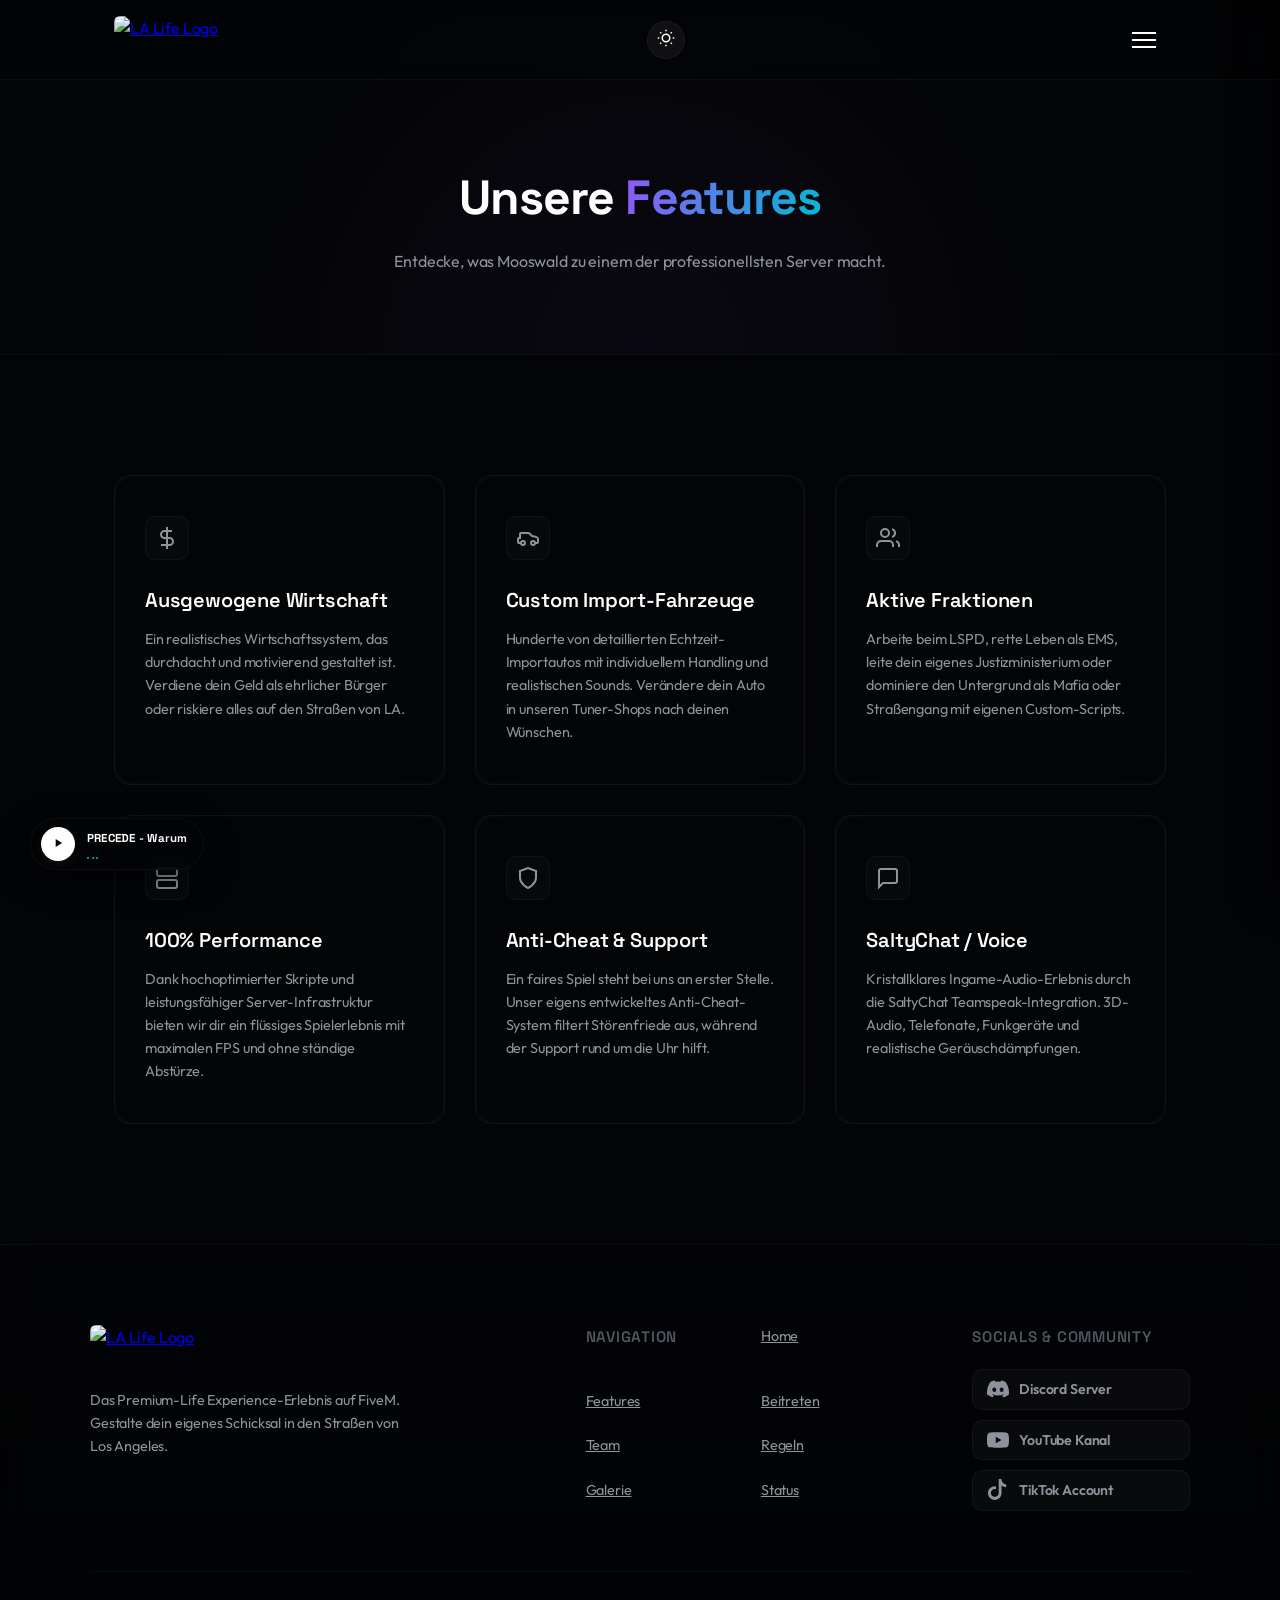
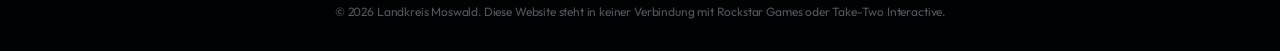
==== features.html @ 06365cd5 "intener upload" ====
<!DOCTYPE html>
<html lang="de">
<head>
    <meta charset="UTF-8">
    <meta name="viewport" content="width=device-width, initial-scale=1.0">
    <title>Features | Mooswald</title>
    <meta name="description" content="Entdecke die einzigartigen Features von Mooswald. Realistische Wirtschaft, Custom Fahrzeuge, aktive Fraktionen und lagfreies Gameplay.">
    <link rel="preconnect" href="https://fonts.googleapis.com">
    <link rel="preconnect" href="https://fonts.gstatic.com" crossorigin>
    <link href="https://fonts.googleapis.com/css2?family=Outfit:wght@300;400;500;600;700;800&family=Space+Grotesk:wght@400;500;600;700&display=swap" rel="stylesheet">
    <link rel="stylesheet" href="style.css?v=36">
</head>
<body>
    <!-- Global Animated Mesh Glow Background -->
    <div class="global-bg-glow">
        <div class="glow-orb-1"></div>
        <div class="glow-orb-2"></div>
    </div>

    
    </div>


    <!-- Header Navigation -->
    <header class="navbar" id="main-nav">
        <div class="nav-container">
            <a href="index.html" class="logo-area">
                <img src="assets/logo.jpg?v=36" alt="LA Life Logo" class="nav-logo-full">
            </a>
            <nav class="nav-menu" id="nav-menu">
                <div class="nav-menu-glow-orb"></div>
                <div class="nav-menu-header">
                    <button class="nav-close-btn" id="nav-menu-close-btn" onclick="toggleNavMenu(event)">&times;</button>
                    <img src="assets/gallery_tuner.jpg" alt="GTA V Los Angeles" class="nav-menu-img">
                    <div class="nav-menu-img-overlay"></div>
                </div>
                <div class="nav-menu-links">
                    <a href="index.html" class="nav-link">Home</a>
                    <a href="features.html" class="nav-link active">Features</a>
                    <a href="join.html" class="nav-link">Beitreten</a>
                    <a href="team.html" class="nav-link">Team</a>
                    <a href="rules.html" class="nav-link">Regeln</a>
                    <a href="gallery.html" class="nav-link">Galerie</a>
                    <a href="status.html" class="nav-link">Status</a>
                </div>
                <div class="nav-menu-footer">
                    <a href="https://discord.com/invite/los-angeles-rp-v3" target="_blank" class="nav-btn-discord-blue">
                        <svg width="20" height="20" viewBox="0 0 24 24" fill="currentColor">
                            <path d="M20.317 4.37a19.791 19.791 0 0 0-4.885-1.515.074.074 0 0 0-.079.037c-.21.375-.444.864-.608 1.25a18.27 18.27 0 0 0-5.487 0 12.64 12.64 0 0 0-.617-1.25.077.077 0 0 0-.079-.037A19.736 19.736 0 0 0 3.677 4.37a.07.07 0 0 0-.032.027C.533 9.046-.32 13.58.099 18.057a.082.082 0 0 0 .031.057 19.9 19.9 0 0 0 5.993 3.03.078.078 0 0 0 .084-.028c.462-.63.874-1.295 1.226-1.994.021-.041.001-.09-.041-.106a13.094 13.094 0 0 1-1.873-.894.077.077 0 0 1-.008-.128c.126-.093.252-.19.372-.287a.075.075 0 0 1 .077-.011c3.92 1.793 8.18 1.793 12.061 0a.073.073 0 0 1 .078.009c.12.099.246.195.373.289a.077.077 0 0 1-.006.127 12.299 12.299 0 0 1-1.873.894.077.077 0 0 0-.041.107c.36.698.772 1.362 1.225 1.993a.076.076 0 0 0 .084.028 19.839 19.839 0 0 0 6.002-3.03.077.077 0 0 0 .032-.054c.5-5.177-.838-9.674-3.549-13.66a.061.061 0 0 0-.031-.03zM8.02 15.33c-1.183 0-2.157-1.085-2.157-2.419 0-1.333.956-2.419 2.156-2.419 1.21 0 2.176 1.096 2.157 2.42 0 1.333-.956 2.418-2.156 2.418zm7.975 0c-1.183 0-2.157-1.085-2.157-2.419 0-1.333.955-2.419 2.156-2.419 1.21 0 2.176 1.096 2.157 2.42 0 1.333-.946 2.418-2.156 2.418z"/>
                        </svg>
                        <span>Discord Server</span>
                    </a>
                </div>
            </nav>
            
            <button id="theme-toggle-btn" class="theme-toggle-btn" aria-label="Design-Modus wechseln" title="Hell/Dunkel Modus">
                <span class="theme-icon-sun">
                    <svg width="18" height="18" viewBox="0 0 24 24" fill="none" stroke="currentColor" stroke-width="2">
                        <circle cx="12" cy="12" r="5"></circle>
                        <line x1="12" y1="1" x2="12" y2="3"></line>
                        <line x1="12" y1="21" x2="12" y2="23"></line>
                        <line x1="4.22" y1="4.22" x2="5.64" y2="5.64"></line>
                        <line x1="18.36" y1="18.36" x2="19.78" y2="19.78"></line>
                        <line x1="1" y1="12" x2="3" y2="12"></line>
                        <line x1="21" y1="12" x2="23" y2="12"></line>
                        <line x1="4.22" y1="19.78" x2="5.64" y2="18.36"></line>
                        <line x1="18.36" y1="5.64" x2="19.78" y2="4.22"></line>
                    </svg>
                </span>
                <span class="theme-icon-moon" style="display: none;">
                    <svg width="18" height="18" viewBox="0 0 24 24" fill="none" stroke="currentColor" stroke-width="2">
                        <path d="M21 12.79A9 9 0 1 1 11.21 3 7 7 0 0 0 21 12.79z"></path>
                    </svg>
                </span>
            </button>

            <div class="nav-toggle" id="nav-toggle" onclick="toggleNavMenu(event)">
                <div class="bar"></div>
                <div class="bar"></div>
                <div class="bar"></div>
            </div>
        </div>
    </header>

    <!-- Subpage Hero -->
    <section class="subpage-hero">
        <h1 class="subpage-title reveal-item">Unsere <span class="gradient-text">Features</span></h1>
        <p class="subpage-subtitle reveal-item">Entdecke, was Mooswald zu einem der professionellsten Server macht.</p>
    </section>

    <!-- Features Section Grid -->
    <section class="features-section">
        <div class="section-container">
            <div class="features-grid">
                <!-- Feature 1 -->
                <div class="feature-card reveal-item">
                    <div class="feature-card-inner"></div>
                    <div class="feature-icon">
                        <svg width="24" height="24" viewBox="0 0 24 24" fill="none" stroke="currentColor" stroke-width="2">
                            <line x1="12" y1="1" x2="12" y2="23"></line>
                            <path d="M17 5H9.5a3.5 3.5 0 0 0 0 7h5a3.5 3.5 0 0 1 0 7H6"></path>
                        </svg>
                    </div>
                    <h3>Ausgewogene Wirtschaft</h3>
                    <p>Ein realistisches Wirtschaftssystem, das durchdacht und motivierend gestaltet ist. Verdiene dein Geld als ehrlicher Bürger oder riskiere alles auf den Straßen von LA.</p>
                </div>

                <!-- Feature 2 -->
                <div class="feature-card reveal-item">
                    <div class="feature-card-inner"></div>
                    <div class="feature-icon">
                        <svg width="24" height="24" viewBox="0 0 24 24" fill="none" stroke="currentColor" stroke-width="2">
                            <path d="M19 17h2c.6 0 1-.4 1-1v-3c0-.9-.7-1.7-1.5-1.9C18.7 10.6 16 10 16 10s-1.3-1.4-2.2-2.3c-.5-.4-1.1-.7-1.8-.7H5c-.6 0-1 .4-1 1v4H3c-.6 0-1 .4-1 1v3c0 .6.4 1 1 1h2"></path>
                            <circle cx="7" cy="17" r="2"></circle>
                            <circle cx="17" cy="17" r="2"></circle>
                        </svg>
                    </div>
                    <h3>Custom Import-Fahrzeuge</h3>
                    <p>Hunderte von detaillierten Echtzeit-Importautos mit individuellem Handling und realistischen Sounds. Verändere dein Auto in unseren Tuner-Shops nach deinen Wünschen.</p>
                </div>

                <!-- Feature 3 -->
                <div class="feature-card reveal-item">
                    <div class="feature-card-inner"></div>
                    <div class="feature-icon">
                        <svg width="24" height="24" viewBox="0 0 24 24" fill="none" stroke="currentColor" stroke-width="2">
                            <path d="M17 21v-2a4 4 0 0 0-4-4H5a4 4 0 0 0-4 4v2"></path>
                            <circle cx="9" cy="7" r="4"></circle>
                            <path d="M23 21v-2a4 4 0 0 0-3-3.87"></path>
                            <path d="M16 3.13a4 4 0 0 1 0 7.75"></path>
                        </svg>
                    </div>
                    <h3>Aktive Fraktionen</h3>
                    <p>Arbeite beim LSPD, rette Leben als EMS, leite dein eigenes Justizministerium oder dominiere den Untergrund als Mafia oder Straßengang mit eigenen Custom-Scripts.</p>
                </div>

                <!-- Feature 4 -->
                <div class="feature-card reveal-item">
                    <div class="feature-card-inner"></div>
                    <div class="feature-icon">
                        <svg width="24" height="24" viewBox="0 0 24 24" fill="none" stroke="currentColor" stroke-width="2">
                            <rect x="2" y="2" width="20" height="8" rx="2" ry="2"></rect>
                            <rect x="2" y="14" width="20" height="8" rx="2" ry="2"></rect>
                            <line x1="6" y1="6" x2="6.01" y2="6"></line>
                            <line x1="6" y1="18" x2="6.01" y2="18"></line>
                        </svg>
                    </div>
                    <h3>100% Performance</h3>
                    <p>Dank hochoptimierter Skripte und leistungsfähiger Server-Infrastruktur bieten wir dir ein flüssiges Spielerlebnis mit maximalen FPS und ohne ständige Abstürze.</p>
                </div>

                <!-- Feature 5 -->
                <div class="feature-card reveal-item">
                    <div class="feature-card-inner"></div>
                    <div class="feature-icon">
                        <svg width="24" height="24" viewBox="0 0 24 24" fill="none" stroke="currentColor" stroke-width="2">
                            <path d="M12 22s8-4 8-10V5l-8-3-8 3v7c0 6 8 10 8 10z"></path>
                        </svg>
                    </div>
                    <h3>Anti-Cheat & Support</h3>
                    <p>Ein faires Spiel steht bei uns an erster Stelle. Unser eigens entwickeltes Anti-Cheat-System filtert Störenfriede aus, während der Support rund um die Uhr hilft.</p>
                </div>

                <!-- Feature 6 -->
                <div class="feature-card reveal-item">
                    <div class="feature-card-inner"></div>
                    <div class="feature-icon">
                        <svg width="24" height="24" viewBox="0 0 24 24" fill="none" stroke="currentColor" stroke-width="2">
                            <path d="M21 15a2 2 0 0 1-2 2H7l-4 4V5a2 2 0 0 1 2-2h14a2 2 0 0 1 2 2z"></path>
                        </svg>
                    </div>
                    <h3>SaltyChat / Voice</h3>
                    <p>Kristallklares Ingame-Audio-Erlebnis durch die SaltyChat Teamspeak-Integration. 3D-Audio, Telefonate, Funkgeräte und realistische Geräuschdämpfungen.</p>
                </div>
            </div>
        </div>
    </section>

    <!-- Footer -->
    <footer class="footer">
        <div class="footer-container">
            <div class="footer-brand">
                <a href="index.html" class="logo-area">
                    <img src="assets/logo.jpg?v=36" alt="LA Life Logo" class="nav-logo-full">
                </a>
                <p>Das Premium-Life Experience-Erlebnis auf FiveM. Gestalte dein eigenes Schicksal in den Straßen von Los Angeles.</p>
            </div>
            
            <div class="footer-links">
                <h4>Navigation</h4>
                <a href="index.html">Home</a>
                <a href="features.html">Features</a>
                <a href="join.html">Beitreten</a>
                <a href="team.html">Team</a>
                <a href="rules.html">Regeln</a>
                <a href="gallery.html">Galerie</a>
                <a href="status.html">Status</a>
            </div>

            <div class="footer-socials">
                <h4>Socials & Community</h4>
                <div class="footer-channel-list">
                    <a href="https://discord.com/invite/los-angeles-rp-v3" target="_blank" class="footer-channel-link channel-discord">
                        <svg width="22" height="22" viewBox="0 0 24 24" fill="currentColor"><path d="M20.317 4.37a19.791 19.791 0 0 0-4.885-1.515.074.074 0 0 0-.079.037c-.21.375-.444.864-.608 1.25a18.27 18.27 0 0 0-5.487 0 12.64 12.64 0 0 0-.617-1.25.077.077 0 0 0-.079-.037A19.736 19.736 0 0 0 3.677 4.37a.07.07 0 0 0-.032.027C.533 9.046-.32 13.58.099 18.057a.082.082 0 0 0 .031.057 19.9 19.9 0 0 0 5.993 3.03.078.078 0 0 0 .084-.028c.462-.63.874-1.295 1.226-1.994.021-.041.001-.09-.041-.106a13.094 13.094 0 0 1-1.873-.894.077.077 0 0 1-.008-.128c.126-.093.252-.19.372-.287a.075.075 0 0 1 .077-.011c3.92 1.793 8.18 1.793 12.061 0a.073.073 0 0 1 .078.009c.12.099.246.195.373.289a.077.077 0 0 1-.006.127 12.299 12.299 0 0 1-1.873.894.077.077 0 0 0-.041.107c.36.698.772 1.362 1.225 1.993a.076.076 0 0 0 .084.028 19.839 19.839 0 0 0 6.002-3.03.077.077 0 0 0 .032-.054c.5-5.177-.838-9.674-3.549-13.66a.061.061 0 0 0-.031-.03zM8.02 15.33c-1.183 0-2.157-1.085-2.157-2.419 0-1.333.956-2.419 2.156-2.419 1.21 0 2.176 1.096 2.157 2.42 0 1.333-.956 2.418-2.156 2.418zm7.975 0c-1.183 0-2.157-1.085-2.157-2.419 0-1.333.955-2.419 2.156-2.419 1.21 0 2.176 1.096 2.157 2.42 0 1.333-.946 2.418-2.156 2.418z"/></svg>
                        <span>Discord Server</span>
                    </a>
                    <a href="https://www.youtube.com/@losangeles-rp-v3" target="_blank" class="footer-channel-link channel-youtube">
                        <svg width="22" height="22" viewBox="0 0 24 24" fill="currentColor"><path d="M23.498 6.186a3.016 3.016 0 0 0-2.122-2.136C19.505 3.545 12 3.545 12 3.545s-7.505 0-9.377.505A3.017 3.017 0 0 0 .502 6.186C0 8.07 0 12 0 12s0 3.93.502 5.814a3.016 3.016 0 0 0 2.122 2.136c1.871.505 9.376.505 9.376.505s7.505 0 9.377-.505a3.015 3.015 0 0 0 2.122-2.136C24 15.93 24 12 24 12s0-3.93-.502-5.814zM9.545 15.568V8.432L15.818 12l-6.273 3.568z"/></svg>
                        <span>YouTube Kanal</span>
                    </a>
                    <a href="https://www.tiktok.com/@losangeles-rp-v3" target="_blank" class="footer-channel-link channel-tiktok">
                        <svg width="22" height="22" viewBox="0 0 24 24" fill="currentColor"><path d="M12.525 0h3.08c.12 1.38.64 2.68 1.5 3.73.96 1.18 2.34 1.95 3.895 2.14V8.98c-1.89-.04-3.64-.67-5.08-1.77v8.08c0 4.14-3.36 7.5-7.5 7.5S1 19.43 1 15.29c0-4.14 3.36-7.5 7.5-7.5.47 0 .93.04 1.38.13v3.25c-.44-.13-.91-.2-1.38-.2-2.35 0-4.25 1.9-4.25 4.25s1.9 4.25 4.25 4.25 4.25-1.9 4.25-4.25V0z"/></svg>
                        <span>TikTok Account</span>
                    </a>
                </div>
            </div>
        </div>
        <div class="footer-bottom">
            <p>&copy; 2026 Landkreis Moswald. Diese Website steht in keiner Verbindung mit Rockstar Games oder Take-Two Interactive.</p>
        </div>
    </footer>

    <script src="app.js?v=36"></script>

    <!-- Floating Background Music Player -->
    <div id="audio-player" class="audio-player">
        <audio id="bg-music" preload="none" src="https://p.scdn.co/mp3-preview/101125a3f0f2dec1f437a8e92b95a515b85a3f8d" loop></audio>
        <button id="music-toggle-btn" class="music-btn" aria-label="Musik abspielen">
            <span class="music-icon-play">
                <svg width="14" height="14" viewBox="0 0 24 24" fill="currentColor">
                    <path d="M8 5v14l11-7z"/>
                </svg>
            </span>
            <span class="music-icon-pause" style="display: none;">
                <svg width="14" height="14" viewBox="0 0 24 24" fill="currentColor">
                    <path d="M6 19h4V5H6v14zm8-14v14h4V5h-4z"/>
                </svg>
            </span>
        </button>
        <div class="music-info">
            <span class="music-title">PRECEDE - Warum</span>
            <div class="music-equalizer">
                <span class="bar"></span>
                <span class="bar"></span>
                <span class="bar"></span>
            </div>
        </div>
    </div>

</body>
</html>
---- style.css ----
/* ==========================================================================
   DESIGN SYSTEM (ULTRA-MINIMAL & CLEAN)
   ========================================================================== */
:root {
    --bg-color: #030406;
    --bg-card: rgba(255, 255, 255, 0.02);
    --bg-card-hover: rgba(255, 255, 255, 0.04);
    --border-color: rgba(255, 255, 255, 0.04);
    --border-hover: rgba(255, 255, 255, 0.12);
    
    --text-primary: #ffffff;
    --text-secondary: #8e929b;
    --text-muted: #525660;
    
    --accent-purple: #8b5cf6;
    --accent-cyan: #06b6d4;
    --accent-gradient: linear-gradient(135deg, #8b5cf6 0%, #06b6d4 100%);
    --accent-glow: radial-gradient(circle, rgba(139, 92, 246, 0.15) 0%, rgba(6, 182, 212, 0) 70%);
    
    --font-heading: 'Space Grotesk', sans-serif;
    --font-body: 'Outfit', sans-serif;
    
    --transition: 0.3s cubic-bezier(0.25, 0.8, 0.25, 1);
    --max-width: 1100px;
}

/* ==========================================================================
   BASE RESET
   ========================================================================== */
* {
    margin: 0;
    padding: 0;
    box-sizing: border-box;
}

html {
    scroll-behavior: smooth;
    background-color: var(--bg-color);
    color: var(--text-primary);
    overflow-x: hidden;
}

body {
    font-family: var(--font-body);
    line-height: 1.6;
    letter-spacing: -0.01em;
    -webkit-font-smoothing: antialiased;
}

/* Scrollbar */
::-webkit-scrollbar {
    width: 6px;
}
::-webkit-scrollbar-track {
    background: var(--bg-color);
}
::-webkit-scrollbar-thumb {
    background: rgba(255, 255, 255, 0.05);
    border-radius: 10px;
}
::-webkit-scrollbar-thumb:hover {
    background: var(--accent-cyan);
}

/* ==========================================================================
   UTILITY CLASSES & GRID
   ========================================================================== */
.section-container {
    max-width: var(--max-width);
    margin: 0 auto;
    padding: 120px 24px;
    position: relative;
}

.section-header {
    text-align: center;
    margin-bottom: 70px;
}

.sub-title {
    font-family: var(--font-heading);
    font-size: 0.8rem;
    font-weight: 600;
    letter-spacing: 0.2em;
    text-transform: uppercase;
    color: var(--text-muted);
    display: block;
    margin-bottom: 12px;
}

.section-title {
    font-family: var(--font-heading);
    font-size: 2.25rem;
    font-weight: 700;
    letter-spacing: -0.02em;
}

.title-line {
    width: 40px;
    height: 2px;
    background: var(--accent-gradient);
    margin: 20px auto 0;
    border-radius: 1px;
}

.gradient-text {
    background: linear-gradient(90deg, #8b5cf6 0%, #06b6d4 50%, #8b5cf6 100%);
    background-size: 200% auto;
    -webkit-background-clip: text;
    -webkit-text-fill-color: transparent;
    display: inline-block;
    animation: textGradient 6s linear infinite;
}

@keyframes textGradient {
    0% { background-position: 0% 50%; }
    50% { background-position: 100% 50%; }
    100% { background-position: 0% 50%; }
}

.accent-color {
    color: var(--accent-purple);
}

/* Buttons */
.btn {
    display: inline-flex;
    align-items: center;
    justify-content: center;
    gap: 8px;
    padding: 12px 28px;
    border-radius: 30px; /* Modern Pill Shape */
    font-size: 0.95rem;
    font-weight: 600;
    cursor: pointer;
    transition: var(--transition);
    border: none;
    outline: none;
}

.btn-primary {
    background: var(--text-primary);
    color: var(--bg-color);
    box-shadow: 0 4px 20px rgba(255, 255, 255, 0.08);
}

.btn-primary:hover {
    transform: translateY(-2px);
    box-shadow: 0 8px 25px rgba(255, 255, 255, 0.15);
}

.btn-secondary {
    background: transparent;
    color: var(--text-primary);
    border: 1px solid var(--border-color);
}

.btn-secondary:hover {
    background: rgba(255, 255, 255, 0.03);
    border-color: var(--border-hover);
    transform: translateY(-2px);
}

.btn-sm {
    padding: 8px 18px;
    font-size: 0.85rem;
}

/* ==========================================================================
   NAVBAR (HEADER)
   ========================================================================== */
.navbar {
    position: fixed;
    top: 0;
    left: 0;
    width: 100%;
    height: 80px;
    background: rgba(3, 4, 6, 0.3);
    backdrop-filter: blur(12px);
    -webkit-backdrop-filter: blur(12px);
    border-bottom: 1px solid var(--border-color);
    z-index: 1000;
    transition: var(--transition);
}

.navbar.scrolled {
    height: 65px;
    background: rgba(3, 4, 6, 0.8);
    border-bottom-color: rgba(255, 255, 255, 0.06);
}

.nav-container {
    max-width: var(--max-width);
    height: 100%;
    margin: 0 auto;
    padding: 0 24px;
    display: flex;
    align-items: center;
    justify-content: space-between;
}

.logo-area {
    display: flex;
    align-items: center;
    gap: 10px;
}

.nav-logo {
    width: 32px;
    height: 32px;
    border-radius: 50%;
    object-fit: cover;
    border: 1.5px solid var(--border-color);
}

.logo-text {
    font-family: var(--font-heading);
    font-size: 1.15rem;
    font-weight: 700;
    letter-spacing: -0.01em;
}

/* Navigation Drawer (PC & Mobile Hamburger Menu) */
.nav-menu {
    position: fixed;
    top: 0;
    right: -400px;
    width: 400px;
    height: 100vh;
    background: rgba(3, 4, 6, 0.95);
    backdrop-filter: blur(30px);
    -webkit-backdrop-filter: blur(30px);
    display: flex;
    flex-direction: column;
    justify-content: space-between;
    align-items: stretch;
    transition: right 0.4s cubic-bezier(0.25, 0.8, 0.25, 1);
    z-index: 1100;
    border-left: 1px solid var(--border-color);
    padding: 0;
    box-shadow: -10px 0 30px rgba(0, 0, 0, 0.5);
    overflow: hidden;
}

.nav-menu.active {
    right: 0;
}

/* Glowing background orb drifting inside the drawer menu */
.nav-menu-glow-orb {
    position: absolute;
    width: 250px;
    height: 250px;
    background: radial-gradient(circle, rgba(139, 92, 246, 0.12) 0%, rgba(6, 182, 212, 0) 70%);
    border-radius: 50%;
    pointer-events: none;
    animation: driftOrb 12s ease-in-out infinite alternate;
    z-index: 1;
}

@keyframes driftOrb {
    0% { top: 20%; left: -20%; transform: scale(1); }
    50% { top: 60%; left: 40%; transform: scale(1.3); }
    100% { top: 40%; left: 10%; transform: scale(0.9); }
}

/* Drawer Top Header Area with Image */
.nav-menu-header {
    position: relative;
    width: 100%;
    height: 180px;
    overflow: hidden;
    border-bottom: 1px solid var(--border-color);
    z-index: 2;
}

.nav-menu-img {
    width: 100%;
    height: 100%;
    object-fit: cover;
    opacity: 0.75;
    transition: transform 10s ease;
}

.nav-menu.active .nav-menu-img {
    transform: scale(1.1) rotate(1deg);
}

.nav-menu-img-overlay {
    position: absolute;
    top: 0;
    left: 0;
    width: 100%;
    height: 100%;
    background: linear-gradient(to bottom, rgba(3, 4, 6, 0.1) 0%, rgba(3, 4, 6, 0.95) 100%);
}

/* Drawer Links */
.nav-menu-links {
    display: flex;
    flex-direction: column;
    gap: 16px;
    padding: 30px 40px;
    z-index: 2;
    flex-grow: 1;
    justify-content: center;
}

.nav-link {
    font-size: 1.25rem;
    font-weight: 600;
    font-family: var(--font-heading);
    color: var(--text-secondary);
    transition: var(--transition);
    position: relative;
    padding: 8px 0;
    text-decoration: none;
    width: fit-content;
}

.nav-link:hover, .nav-link.active {
    color: var(--text-primary);
    transform: translateX(10px);
}

.nav-link::after {
    content: '';
    position: absolute;
    bottom: 0;
    left: 0;
    width: 100%;
    height: 2px;
    background: var(--accent-gradient);
    transform: scaleX(0);
    transform-origin: right;
    transition: transform 0.3s cubic-bezier(0.25, 0.8, 0.25, 1);
}

.nav-link:hover::after, .nav-link.active::after {
    transform: scaleX(1);
    transform-origin: left;
}

/* Drawer Footer with Discord Button */
.nav-menu-footer {
    padding: 30px;
    border-top: 1px solid rgba(255, 255, 255, 0.02);
    z-index: 2;
    display: flex;
    justify-content: center;
    background: rgba(3, 4, 6, 0.5);
}

.nav-btn-discord-blue {
    display: flex;
    align-items: center;
    justify-content: center;
    gap: 10px;
    width: 100%;
    padding: 14px 24px;
    border-radius: 30px;
    background: #5865F2; /* Discord blue */
    color: #ffffff;
    font-size: 0.95rem;
    font-weight: 700;
    text-decoration: none;
    box-shadow: 0 4px 15px rgba(88, 101, 242, 0.3);
    transition: var(--transition);
    border: none;
}

.nav-btn-discord-blue:hover {
    background: #4752C4;
    transform: translateY(-3px);
    box-shadow: 0 8px 25px rgba(88, 101, 242, 0.5);
}

.nav-btn-discord-blue svg {
    transition: transform 0.3s ease;
}

.nav-btn-discord-blue:hover svg {
    transform: rotate(-10deg) scale(1.15);
}

/* Hamburger Toggle Button (Always visible on all screen sizes) */
.nav-toggle {
    display: flex;
    flex-direction: column;
    gap: 5px;
    cursor: pointer;
    z-index: 1200;
    position: relative;
    padding: 10px;
}

.nav-toggle .bar {
    width: 24px;
    height: 2px;
    background-color: var(--text-primary);
    transition: var(--transition);
}

/* Hamburger transition to X on active drawer */
.nav-toggle.active .bar:nth-child(1) {
    transform: rotate(45deg) translate(5px, 5px);
}

.nav-toggle.active .bar:nth-child(2) {
    opacity: 0;
}

.nav-toggle.active .bar:nth-child(3) {
    transform: rotate(-45deg) translate(5px, -5px);
}

/* ==========================================================================
   HERO SECTION
   ========================================================================== */
.hero-section {
    position: relative;
    min-height: 100vh;
    display: flex;
    align-items: center;
    justify-content: center;
    overflow: hidden;
    padding: 100px 24px 60px;
}

.hero-bg-image {
    position: absolute;
    top: 0;
    left: 0;
    width: 100%;
    height: 100%;
    background-image: url('assets/hero_background.jpg');
    background-size: cover;
    background-position: center;
    z-index: 1;
    animation: kenBurns 40s ease-in-out infinite;
}

.hero-bg-overlay {
    position: absolute;
    top: 0;
    left: 0;
    width: 100%;
    height: 100%;
    background: radial-gradient(circle at 50% 50%, rgba(3, 4, 6, 0.3) 0%, rgba(3, 4, 6, 0.97) 95%);
    z-index: 2;
}

/* Glowing ambient spheres */
.ambient-glow {
    position: absolute;
    border-radius: 50%;
    filter: blur(140px);
    opacity: 0.12;
    pointer-events: none;
    z-index: 3;
}

.glow-1 {
    width: 450px;
    height: 450px;
    background: var(--accent-purple);
    top: 15%;
    left: 5%;
    animation: floatGlow1 25s infinite ease-in-out;
}

.glow-2 {
    width: 550px;
    height: 550px;
    background: var(--accent-cyan);
    bottom: 10%;
    right: 10%;
    animation: floatGlow2 30s infinite ease-in-out;
}

@keyframes kenBurns {
    0% { transform: scale(1) translate(0, 0); }
    50% { transform: scale(1.08) translate(-1%, -0.5%); }
    100% { transform: scale(1) translate(0, 0); }
}

@keyframes floatGlow1 {
    0% { transform: translate(0, 0) scale(1); }
    50% { transform: translate(60px, 40px) scale(1.15); }
    100% { transform: translate(0, 0) scale(1); }
}

@keyframes floatGlow2 {
    0% { transform: translate(0, 0) scale(1); }
    50% { transform: translate(-80px, -50px) scale(0.85); }
    100% { transform: translate(0, 0) scale(1); }
}

.hero-container {
    position: relative;
    z-index: 4;
    max-width: var(--max-width);
    width: 100%;
}

.hero-content {
    max-width: 750px;
    margin: 0 auto;
    text-align: center;
    display: flex;
    flex-direction: column;
    align-items: center;
}

/* Page Load Animation for Hero elements */
@keyframes fadeInUp {
    from {
        opacity: 0;
        transform: translateY(20px);
    }
    to {
        opacity: 1;
        transform: translateY(0);
    }
}

.hero-content .reveal-item {
    opacity: 0;
    animation: fadeInUp 1s cubic-bezier(0.16, 1, 0.3, 1) forwards;
}

.hero-content .reveal-item:nth-child(1) { animation-delay: 0.1s; }
.hero-content .reveal-item:nth-child(2) { animation-delay: 0.25s; }
.hero-content .reveal-item:nth-child(3) { animation-delay: 0.4s; }
.hero-content .reveal-item:nth-child(4) { animation-delay: 0.55s; }

.status-bar.reveal-item {
    opacity: 0;
    animation: fadeInUp 1.2s cubic-bezier(0.16, 1, 0.3, 1) forwards;
    animation-delay: 0.75s;
}

.server-badge {
    display: inline-flex;
    align-items: center;
    gap: 8px;
    background: rgba(255, 255, 255, 0.02);
    border: 1px solid var(--border-color);
    padding: 6px 14px;
    border-radius: 30px;
    font-size: 0.8rem;
    font-weight: 500;
    color: var(--text-secondary);
    margin-bottom: 24px;
    backdrop-filter: blur(8px);
}

.pulse-dot {
    width: 6px;
    height: 6px;
    background-color: #10b981;
    border-radius: 50%;
    display: inline-block;
    box-shadow: 0 0 8px #10b981;
    animation: pulse 2s infinite;
}

@keyframes pulse {
    0% { transform: scale(0.95); box-shadow: 0 0 0 0 rgba(16, 185, 129, 0.5); }
    70% { transform: scale(1); box-shadow: 0 0 0 5px rgba(16, 185, 129, 0); }
    100% { transform: scale(0.95); box-shadow: 0 0 0 0 rgba(16, 185, 129, 0); }
}

.hero-title {
    font-family: var(--font-heading);
    font-size: 3.5rem;
    font-weight: 700;
    line-height: 1.15;
    letter-spacing: -0.03em;
    margin-bottom: 24px;
}

.hero-subtitle {
    font-size: 1.05rem;
    color: var(--text-secondary);
    margin-bottom: 40px;
    font-weight: 400;
    line-height: 1.7;
    max-width: 600px;
}

.hero-buttons {
    display: flex;
    flex-wrap: wrap;
    gap: 16px;
    justify-content: center;
}

/* Mouse Scroll down Indicator */
.scroll-down {
    position: absolute;
    bottom: 40px;
    left: 50%;
    transform: translateX(-50%);
    z-index: 2;
}

.scroll-down a {
    display: flex;
    flex-direction: column;
    align-items: center;
    gap: 8px;
    font-size: 0.75rem;
    font-weight: 600;
    color: var(--text-muted);
    letter-spacing: 0.15em;
    text-transform: uppercase;
}

.scroll-down a:hover {
    color: var(--text-primary);
}

.mouse-icon {
    width: 18px;
    height: 28px;
    border: 1.5px solid var(--text-muted);
    border-radius: 10px;
    position: relative;
}

.mouse-icon .wheel {
    width: 3px;
    height: 6px;
    background-color: var(--text-secondary);
    border-radius: 1.5px;
    position: absolute;
    top: 5px;
    left: 50%;
    transform: translateX(-50%);
    animation: scrollWheel 1.5s infinite;
}

@keyframes scrollWheel {
    0% { top: 5px; opacity: 1; }
    100% { top: 15px; opacity: 0; }
}

/* ==========================================================================
   FEATURES SECTION
   ========================================================================== */
.features-section {
    background: #030406;
}

.features-grid {
    display: grid;
    grid-template-columns: repeat(auto-fill, minmax(320px, 1fr));
    gap: 30px;
}

.feature-card {
    position: relative;
    background: var(--bg-card);
    border: 1px solid var(--border-color);
    border-radius: 16px;
    padding: 40px 30px;
    transition: var(--transition);
    overflow: hidden;
    backdrop-filter: blur(20px);
}



.feature-icon {
    width: 44px;
    height: 44px;
    background: rgba(255, 255, 255, 0.02);
    border: 1px solid var(--border-color);
    border-radius: 10px;
    display: flex;
    align-items: center;
    justify-content: center;
    color: var(--text-secondary);
    margin-bottom: 24px;
    transition: var(--transition);
}

.feature-card:hover .feature-icon {
    background: var(--text-primary);
    color: var(--bg-color);
    border-color: var(--text-primary);
}

.feature-card h3 {
    font-family: var(--font-heading);
    font-size: 1.25rem;
    font-weight: 600;
    margin-bottom: 12px;
    letter-spacing: -0.01em;
}

.feature-card p {
    color: var(--text-secondary);
    font-size: 0.9rem;
    line-height: 1.6;
}

/* ==========================================================================
   HOW TO JOIN SECTION
   ========================================================================== */
.join-section {
    background: #030406;
}

.steps-container {
    display: grid;
    grid-template-columns: repeat(auto-fit, minmax(300px, 1fr));
    gap: 30px;
}

.step-card {
    background: var(--bg-card);
    border: 1px solid var(--border-color);
    border-radius: 16px;
    padding: 40px;
    position: relative;
    transition: var(--transition);
    backdrop-filter: blur(20px);
}

.step-card:hover {
    border-color: var(--border-hover);
    background: var(--bg-card-hover);
}

.step-num {
    font-family: var(--font-heading);
    font-size: 3rem;
    font-weight: 700;
    line-height: 1;
    color: var(--text-muted);
    opacity: 0.15;
    position: absolute;
    top: 20px;
    right: 30px;
    transition: var(--transition);
}

.step-card:hover .step-num {
    opacity: 0.3;
    transform: scale(1.05);
}

.step-info h3 {
    font-family: var(--font-heading);
    font-size: 1.25rem;
    font-weight: 600;
    margin-bottom: 14px;
}

.step-info p {
    color: var(--text-secondary);
    font-size: 0.9rem;
    line-height: 1.6;
    margin-bottom: 24px;
}

.step-link {
    display: inline-flex;
    align-items: center;
    gap: 6px;
    color: var(--text-primary);
    font-weight: 600;
    font-size: 0.9rem;
}

.step-link svg {
    transition: transform var(--transition);
}

.step-link:hover svg {
    transform: translate(2px, -2px);
}

.step-details {
    display: inline-block;
    padding: 6px 14px;
    border-radius: 20px;
    background: rgba(255, 255, 255, 0.02);
    border: 1px solid var(--border-color);
    font-family: var(--font-heading);
    font-size: 0.85rem;
    color: var(--text-secondary);
}

/* ==========================================================================
   TEAM SECTION
   ========================================================================== */
.team-section {
    background: #030406;
}

.team-grid {
    display: grid;
    grid-template-columns: repeat(auto-fit, minmax(240px, 1fr));
    gap: 30px;
}

.team-card {
    background: var(--bg-card);
    border: 1px solid var(--border-color);
    border-radius: 16px;
    padding: 40px 24px;
    text-align: center;
    transition: var(--transition);
    backdrop-filter: blur(20px);
}



.avatar-container {
    position: relative;
    width: 80px;
    height: 80px;
    margin: 0 auto 24px;
}

.avatar-discord {
    width: 100%;
    height: 100%;
    border-radius: 50%;
    background: #1c1d24;
    border: 1.5px solid var(--border-color);
    position: relative;
    z-index: 2;
    transition: var(--transition);
    object-fit: cover;
}

.team-card:hover .avatar-discord {
    border-color: var(--text-primary);
}

.status-badge {
    position: absolute;
    bottom: 0px;
    right: 0px;
    width: 18px;
    height: 18px;
    border-radius: 50%;
    border: 3px solid #06070a; /* card hover dark bg approximation */
    z-index: 3;
    transition: var(--transition);
}

.status-badge.online {
    background-color: #23a55a;
}

.status-badge.idle {
    background-color: #f0b232;
}

.status-badge.dnd {
    background-color: #f23f43;
}

.status-badge.offline {
    background-color: #80848e;
}

.avatar-glow {
    position: absolute;
    top: -4px;
    left: -4px;
    width: 88px;
    height: 88px;
    border-radius: 50%;
    background: var(--accent-gradient);
    opacity: 0;
    filter: blur(8px);
    transition: var(--transition);
    z-index: 1;
}

.team-card:hover .avatar-glow {
    opacity: 0.2;
}

.team-card h3 {
    font-family: var(--font-heading);
    font-size: 1.15rem;
    font-weight: 600;
    margin-bottom: 6px;
    letter-spacing: -0.01em;
}

.role {
    display: inline-block;
    padding: 3px 10px;
    border-radius: 20px;
    font-size: 0.75rem;
    font-weight: 600;
    letter-spacing: 0.05em;
    text-transform: uppercase;
    margin-bottom: 16px;
}

.role-leader {
    background: rgba(239, 68, 68, 0.06);
    color: #ef4444;
}

.role-headadmin {
    background: rgba(59, 130, 246, 0.06);
    color: #3b82f6;
}

.role-mod {
    background: rgba(139, 92, 246, 0.06);
    color: #8b5cf6;
}

.team-card p {
    color: var(--text-secondary);
    font-size: 0.85rem;
    line-height: 1.6;
}

/* ==========================================================================
   FOOTER
   ========================================================================== */
.footer {
    background: linear-gradient(180deg, rgba(3, 4, 6, 0.4) 0%, rgba(1, 2, 3, 0.95) 100%);
    backdrop-filter: blur(20px);
    -webkit-backdrop-filter: blur(20px);
    border-top: 1px solid var(--border-color);
    padding: 80px 24px 30px;
}

.footer-container {
    max-width: var(--max-width);
    margin: 0 auto;
    display: grid;
    grid-template-columns: 2fr 1.5fr 1fr;
    gap: 60px;
    margin-bottom: 60px;
}

.footer-brand p {
    color: var(--text-secondary);
    font-size: 0.9rem;
    margin-top: 16px;
    max-width: 320px;
    line-height: 1.6;
}

.footer-links h4, .footer-socials h4 {
    font-family: var(--font-heading);
    font-size: 0.95rem;
    font-weight: 600;
    letter-spacing: 0.05em;
    text-transform: uppercase;
    margin-bottom: 20px;
    color: var(--text-muted);
}

.footer-links {
    display: grid;
    grid-template-columns: 1fr 1fr;
    gap: 12px 24px;
}

.footer-links a {
    color: var(--text-secondary);
    font-size: 0.9rem;
    transition: var(--transition);
}

.footer-links a:hover {
    color: var(--text-primary);
    transform: translateX(2px);
}

.social-icons {
    display: flex;
    gap: 12px;
}

.social-icons a {
    width: 40px;
    height: 40px;
    background: rgba(255, 255, 255, 0.01);
    border: 1px solid var(--border-color);
    border-radius: 50%;
    display: flex;
    align-items: center;
    justify-content: center;
    color: var(--text-secondary);
    transition: var(--transition);
}

.social-icons a:hover {
    background: var(--text-primary);
    color: var(--bg-color);
    border-color: var(--text-primary);
    transform: translateY(-2px);
}

.footer-bottom {
    max-width: var(--max-width);
    margin: 0 auto;
    padding-top: 30px;
    border-top: 1px solid var(--border-color);
    text-align: center;
}

.footer-bottom p {
    color: var(--text-muted);
    font-size: 0.75rem;
}

/* ==========================================================================
   HOME HIGHLIGHTS SECTION
   ========================================================================== */
.home-highlights {
    padding: 100px 24px;
    background: linear-gradient(180deg, #030406 0%, #010203 100%);
    border-top: 1px solid var(--border-color);
    position: relative;
}

.highlights-grid {
    display: grid;
    grid-template-columns: repeat(auto-fit, minmax(280px, 1fr));
    gap: 40px;
    max-width: var(--max-width);
    margin: 0 auto;
}

.highlight-item {
    background: var(--bg-card);
    border: 1px solid var(--border-color);
    border-radius: 16px;
    padding: 40px 30px;
    text-align: center;
    transition: var(--transition);
    backdrop-filter: blur(20px);
    -webkit-backdrop-filter: blur(20px);
    position: relative;
    overflow: hidden;
}

.highlight-item::before {
    content: '';
    position: absolute;
    top: 0;
    left: 0;
    width: 100%;
    height: 100%;
    background: radial-gradient(800px circle at var(--x, 0px) var(--y, 0px), rgba(255, 255, 255, 0.06), transparent 40%);
    z-index: 1;
    pointer-events: none;
    opacity: 0;
    transition: opacity 0.5s;
}

.highlight-item:hover::before {
    opacity: 1;
}



.highlight-num {
    font-family: var(--font-heading);
    font-size: 3rem;
    font-weight: 800;
    background: var(--accent-gradient);
    -webkit-background-clip: text;
    -webkit-text-fill-color: transparent;
    display: block;
    margin-bottom: 16px;
    letter-spacing: -0.02em;
}

.highlight-item h3 {
    font-family: var(--font-heading);
    font-size: 1.25rem;
    font-weight: 700;
    margin-bottom: 12px;
    color: var(--text-primary);
}

.highlight-item p {
    color: var(--text-secondary);
    font-size: 0.9rem;
    line-height: 1.6;
}

/* ==========================================================================
   TOAST NOTIFICATION
   ========================================================================== */
.toast {
    position: fixed;
    bottom: 30px;
    right: 30px;
    background: rgba(3, 4, 6, 0.9);
    backdrop-filter: blur(12px);
    border: 1px solid var(--text-primary);
    padding: 14px 22px;
    border-radius: 30px;
    color: var(--text-primary);
    font-size: 0.85rem;
    font-weight: 500;
    box-shadow: 0 10px 30px rgba(0, 0, 0, 0.5);
    z-index: 2000;
    transform: translateY(100px);
    opacity: 0;
    pointer-events: none;
    transition: var(--transition);
}

.toast.show {
    transform: translateY(0);
    opacity: 1;
}

/* ==========================================================================
   RESPONSIVE LAYOUTS
   ========================================================================== */
@media (max-width: 992px) {
    .hero-title {
        font-size: 2.85rem;
    }
    .footer-container {
        grid-template-columns: 1fr 1fr;
        gap: 40px;
    }
    .footer-brand {
        grid-column: span 2;
    }
}
@media (max-width: 768px) {
    .nav-menu {
        width: 100%;
        right: -100%;
        border-left: none;
    }
    
    .nav-menu.active {
        right: 0;
    }
    
    .hero-section {
        min-height: 90vh;
    }
    
    .hero-title {
        font-size: 2.4rem;
    }
    
    .section-title {
        font-size: 1.85rem;
    }
    
    .footer-container {
        grid-template-columns: 1fr;
        gap: 30px;
    }
    
    .footer-brand {
        grid-column: span 1;
    }
}


@media (max-width: 480px) {
    .hero-title {
        font-size: 2rem;
    }
    .hero-buttons {
        flex-direction: column;
        width: 100%;
    }
    .btn {
        width: 100%;
    }
}

/* ==========================================================================
   SERVER STATUS BAR
   ========================================================================== */
.status-bar {
    display: flex;
    align-items: center;
    justify-content: center;
    gap: 32px;
    background: rgba(255, 255, 255, 0.01);
    border: 1px solid var(--border-color);
    backdrop-filter: blur(20px);
    -webkit-backdrop-filter: blur(20px);
    padding: 16px 40px;
    border-radius: 50px;
    margin: 60px auto 0;
    width: max-content;
    max-width: 100%;
}

.status-item {
    display: flex;
    flex-direction: column;
    align-items: center;
    text-align: center;
}

.status-label {
    font-size: 0.7rem;
    text-transform: uppercase;
    letter-spacing: 0.15em;
    color: var(--text-muted);
    font-weight: 600;
    margin-bottom: 4px;
}

.status-value {
    font-family: var(--font-heading);
    font-size: 1rem;
    font-weight: 700;
    display: flex;
    align-items: center;
    gap: 8px;
    color: var(--text-primary);
}

.status-dot-green {
    width: 6px;
    height: 6px;
    background-color: #10b981;
    border-radius: 50%;
    box-shadow: 0 0 8px #10b981;
}

.status-divider {
    width: 1px;
    height: 24px;
    background-color: var(--border-color);
}

@media (max-width: 768px) {
    .status-bar {
        flex-direction: column;
        gap: 20px;
        border-radius: 20px;
        padding: 24px 30px;
        width: 100%;
        margin-top: 40px;
    }
    .status-divider {
        width: 100%;
        height: 1px;
    }
}

/* ==========================================================================
   SCROLL REVEAL & MICRO-ANIMATIONS
   ========================================================================== */
.reveal-item {
    opacity: 0;
    transform: translateY(20px);
    transition: opacity 0.8s cubic-bezier(0.16, 1, 0.3, 1), transform 0.8s cubic-bezier(0.16, 1, 0.3, 1);
}

.reveal-item.revealed {
    opacity: 1;
    transform: translateY(0);
}

/* Staggered load/scroll animation delays */
.features-grid .feature-card:nth-child(1) { transition-delay: 0.05s; }
.features-grid .feature-card:nth-child(2) { transition-delay: 0.1s; }
.features-grid .feature-card:nth-child(3) { transition-delay: 0.15s; }
.features-grid .feature-card:nth-child(4) { transition-delay: 0.2s; }
.features-grid .feature-card:nth-child(5) { transition-delay: 0.25s; }
.features-grid .feature-card:nth-child(6) { transition-delay: 0.3s; }

.steps-container .step-card:nth-child(1) { transition-delay: 0.1s; }
.steps-container .step-card:nth-child(2) { transition-delay: 0.2s; }
.steps-container .step-card:nth-child(3) { transition-delay: 0.3s; }

.team-grid .team-card:nth-child(1) { transition-delay: 0.05s; }
.team-grid .team-card:nth-child(2) { transition-delay: 0.1s; }
.team-grid .team-card:nth-child(3) { transition-delay: 0.15s; }
.team-grid .team-card:nth-child(4) { transition-delay: 0.2s; }

/* Breathing gradient text glow */
@keyframes textGlow {
    0% { filter: drop-shadow(0 0 10px rgba(139, 92, 246, 0.15)); }
    50% { filter: drop-shadow(0 0 20px rgba(6, 182, 212, 0.3)); }
    100% { filter: drop-shadow(0 0 10px rgba(139, 92, 246, 0.15)); }
}

.gradient-text {
    background: linear-gradient(90deg, #8b5cf6 0%, #06b6d4 50%, #8b5cf6 100%);
    background-size: 200% auto;
    -webkit-background-clip: text;
    -webkit-text-fill-color: transparent;
    display: inline-block;
    animation: textGradient 6s linear infinite;
}

@keyframes textGradient {
    0% { background-position: 0% 50%; }
    50% { background-position: 100% 50%; }
    100% { background-position: 0% 50%; }
}

/* Button Icon Slide */
.btn-primary svg {
    transition: transform 0.3s cubic-bezier(0.25, 0.8, 0.25, 1);
}

.btn-primary:hover svg {
    transform: translateX(4px);
}

/* Team Avatar Glow Breath */
@keyframes glowBreath {
    0% { transform: scale(1); opacity: 0.15; }
    50% { transform: scale(1.06); opacity: 0.25; }
    100% { transform: scale(1); opacity: 0.15; }
}

.team-card:hover .avatar-glow {
    animation: glowBreath 3s ease-in-out infinite;
}

/* ==========================================================================
   SUBPAGE STYLING
   ========================================================================== */
.subpage-hero {
    position: relative;
    padding: 160px 24px 80px;
    text-align: center;
    background: radial-gradient(circle at 50% 100%, rgba(139, 92, 246, 0.05) 0%, transparent 60%);
    border-bottom: 1px solid var(--border-color);
}

.subpage-title {
    font-family: var(--font-heading);
    font-size: 3rem;
    font-weight: 700;
    letter-spacing: -0.02em;
    margin-bottom: 12px;
}

.subpage-subtitle {
    font-size: 1rem;
    color: var(--text-secondary);
    max-width: 500px;
    margin: 0 auto;
}

/* ==========================================================================
   ACCORDION STYLING (RULES & FAQ)
   ========================================================================== */
.accordion-container {
    max-width: 800px;
    margin: 40px auto 0;
    display: flex;
    flex-direction: column;
    gap: 16px;
}

.accordion-item {
    background: var(--bg-card);
    border: 1px solid var(--border-color);
    border-radius: 12px;
    overflow: hidden;
    transition: var(--transition);
    backdrop-filter: blur(20px);
    -webkit-backdrop-filter: blur(20px);
}



.accordion-header {
    padding: 20px 24px;
    display: flex;
    align-items: center;
    justify-content: space-between;
    cursor: pointer;
    user-select: none;
}

.accordion-header h3 {
    font-family: var(--font-heading);
    font-size: 1.1rem;
    font-weight: 600;
}

.accordion-icon {
    width: 20px;
    height: 20px;
    color: var(--text-secondary);
    transition: transform var(--transition);
}

.accordion-item.active .accordion-icon {
    transform: rotate(45deg);
}

.accordion-content {
    max-height: 0;
    overflow: hidden;
    transition: max-height 0.4s cubic-bezier(0.16, 1, 0.3, 1), padding 0.4s;
    padding: 0 24px;
    color: var(--text-secondary);
    font-size: 0.95rem;
    line-height: 1.7;
}

.accordion-item.active .accordion-content {
    padding-bottom: 24px;
}

.accordion-content p {
    margin-bottom: 12px;
}

.accordion-content ul {
    list-style: none;
    padding-left: 12px;
}

.accordion-content li {
    margin-bottom: 8px;
    position: relative;
    padding-left: 16px;
}

.accordion-content li::before {
    content: '•';
    position: absolute;
    left: 0;
    color: var(--accent-purple);
}

/* ==========================================================================
   GALLERY STYLING
   ========================================================================== */
.gallery-grid {
    display: grid;
    grid-template-columns: repeat(auto-fill, minmax(320px, 1fr));
    gap: 30px;
    margin-top: 40px;
}

.gallery-item {
    position: relative;
    border-radius: 16px;
    overflow: hidden;
    border: 1px solid var(--border-color);
    aspect-ratio: 16/9;
    cursor: pointer;
    transition: var(--transition);
}

.gallery-item img {
    width: 100%;
    height: 100%;
    object-fit: cover;
    transition: transform 0.6s cubic-bezier(0.16, 1, 0.3, 1);
}

.gallery-overlay {
    position: absolute;
    top: 0;
    left: 0;
    width: 100%;
    height: 100%;
    background: linear-gradient(0deg, rgba(3, 4, 6, 0.8) 0%, rgba(3, 4, 6, 0.2) 60%);
    opacity: 0;
    display: flex;
    align-items: flex-end;
    padding: 24px;
    transition: opacity 0.3s;
}

.gallery-info h3 {
    font-family: var(--font-heading);
    font-size: 1.15rem;
    font-weight: 600;
    transform: translateY(10px);
    transition: transform 0.4s cubic-bezier(0.16, 1, 0.3, 1);
    color: var(--text-primary);
}

.gallery-item:hover {
    border-color: var(--border-hover);
    transform: translateY(-4px);
}

.gallery-item:hover img {
    transform: scale(1.05);
}

.gallery-item:hover .gallery-overlay {
    opacity: 1;
}

.gallery-item:hover .gallery-info h3 {
    transform: translateY(0);
}

/* Lightbox Modal */
.lightbox {
    position: fixed;
    top: 0;
    left: 0;
    width: 100%;
    height: 100%;
    background: rgba(3, 4, 6, 0.95);
    backdrop-filter: blur(20px);
    z-index: 3000;
    display: none;
    align-items: center;
    justify-content: center;
    padding: 24px;
    cursor: zoom-out;
}

.lightbox-content {
    max-width: 90%;
    max-height: 85%;
    border-radius: 12px;
    border: 1px solid var(--border-color);
    box-shadow: 0 25px 50px -12px rgba(0, 0, 0, 0.5);
    transform: scale(0.95);
    transition: transform 0.4s cubic-bezier(0.16, 1, 0.3, 1);
    cursor: default;
}

.lightbox.active {
    display: flex;
}

.lightbox.active .lightbox-content {
    transform: scale(1);
}

.lightbox-close {
    position: absolute;
    top: 30px;
    right: 30px;
    width: 44px;
    height: 44px;
    background: rgba(255, 255, 255, 0.02);
    border: 1px solid var(--border-color);
    border-radius: 50%;
    display: flex;
    align-items: center;
    justify-content: center;
    color: var(--text-primary);
    cursor: pointer;
    font-size: 1.5rem;
    transition: var(--transition);
}

.lightbox-close:hover {
    background: var(--text-primary);
    color: var(--bg-color);
    border-color: var(--text-primary);
}

/* ==========================================================================
   SHOP PREISKARTEN
   ========================================================================== */
.shop-grid {
    display: grid;
    grid-template-columns: repeat(auto-fit, minmax(280px, 1fr));
    gap: 30px;
    margin-top: 40px;
}

.shop-card {
    background: var(--bg-card);
    border: 1px solid var(--border-color);
    border-radius: 16px;
    padding: 40px 30px;
    text-align: center;
    transition: var(--transition);
    position: relative;
    overflow: hidden;
    backdrop-filter: blur(20px);
    -webkit-backdrop-filter: blur(20px);
}

.shop-card:hover {
    transform: translateY(-6px);
    border-color: var(--border-hover);
    background: var(--bg-card-hover);
}

.shop-card.featured {
    border-color: var(--accent-purple);
    background: rgba(139, 92, 246, 0.02);
}

.shop-card.featured::before {
    content: 'Beliebt';
    position: absolute;
    top: 20px;
    right: -30px;
    background: var(--accent-gradient);
    color: var(--bg-color);
    font-size: 0.75rem;
    font-weight: 700;
    padding: 4px 30px;
    transform: rotate(45deg);
    text-transform: uppercase;
    letter-spacing: 0.1em;
}

.shop-card h3 {
    font-family: var(--font-heading);
    font-size: 1.35rem;
    font-weight: 700;
    margin-bottom: 8px;
}

.price {
    font-family: var(--font-heading);
    font-size: 2.25rem;
    font-weight: 700;
    color: var(--text-primary);
    margin: 20px 0;
}

.price span {
    font-size: 0.95rem;
    color: var(--text-secondary);
    font-weight: 400;
}

.shop-perks {
    list-style: none;
    margin: 30px 0;
    text-align: left;
    display: flex;
    flex-direction: column;
    gap: 12px;
}

.shop-perks li {
    font-size: 0.9rem;
    color: var(--text-secondary);
    display: flex;
    align-items: center;
    gap: 10px;
}

.shop-perks li svg {
    color: var(--accent-cyan);
    flex-shrink: 0;
}

.shop-card.featured .shop-perks .li svg {
    color: var(--accent-purple);
}

/* ==========================================================================
   NAVBAR FULL-LOGO STYLING
   ========================================================================== */
.nav-logo-full {
    height: 48px;
    width: auto;
    border-radius: 6px;
    object-fit: contain;
    transition: var(--transition);
}

.nav-logo-full:hover {
    transform: scale(1.05);
    filter: drop-shadow(0 0 8px rgba(139, 92, 246, 0.3));
}

/* ==========================================================================
   STATUS DASHBOARD STYLING
   ========================================================================== */
.status-grid {
    display: grid;
    grid-template-columns: 1fr;
    gap: 40px;
    max-width: var(--max-width);
    margin: 0 auto 80px;
}

@media (min-width: 993px) {
    .status-grid {
        grid-template-columns: 1fr 1fr;
    }
}

.status-card-large {
    background: var(--bg-card);
    border: 1px solid var(--border-color);
    border-radius: 20px;
    padding: 40px;
    backdrop-filter: blur(24px);
    -webkit-backdrop-filter: blur(24px);
    box-shadow: 0 20px 50px rgba(0, 0, 0, 0.3);
    display: flex;
    flex-direction: column;
    gap: 30px;
}

.card-status-header {
    display: flex;
    justify-content: space-between;
    align-items: flex-start;
    gap: 20px;
    border-bottom: 1px solid var(--border-color);
    padding-bottom: 24px;
}

.server-title-group h2 {
    font-family: var(--font-heading);
    font-size: 1.4rem;
    font-weight: 700;
    color: var(--text-primary);
    margin-top: 8px;
}

.server-badge {
    font-size: 0.75rem;
    font-weight: 700;
    padding: 4px 10px;
    border-radius: 4px;
    letter-spacing: 0.05em;
}

.main-badge {
    background: rgba(6, 182, 212, 0.1);
    color: var(--accent-cyan);
    border: 1px solid rgba(6, 182, 212, 0.2);
}

.test-badge {
    background: rgba(139, 92, 246, 0.1);
    color: var(--accent-purple);
    border: 1px solid rgba(139, 92, 246, 0.2);
}

.status-indicator-badge {
    display: flex;
    align-items: center;
    gap: 8px;
    padding: 6px 14px;
    border-radius: 30px;
    font-size: 0.85rem;
    font-weight: 600;
    background: rgba(255, 255, 255, 0.02);
    border: 1px solid var(--border-color);
    white-space: nowrap;
}

.indicator-dot {
    width: 8px;
    height: 8px;
    border-radius: 50%;
    display: inline-block;
}

.indicator-dot.online {
    background-color: var(--accent-green);
    box-shadow: 0 0 10px var(--accent-green);
}

.indicator-dot.offline {
    background-color: #ef4444;
    box-shadow: 0 0 10px #ef4444;
}

.indicator-dot.loading {
    background-color: #f59e0b;
    box-shadow: 0 0 10px #f59e0b;
    animation: statusPulse 1.5s infinite;
}

@keyframes statusPulse {
    0% { opacity: 0.4; }
    50% { opacity: 1; }
    100% { opacity: 0.4; }
}

.status-meta-grid {
    display: grid;
    grid-template-columns: repeat(auto-fit, minmax(130px, 1fr));
    gap: 20px;
}

.meta-item {
    background: rgba(255, 255, 255, 0.01);
    border: 1px solid rgba(255, 255, 255, 0.03);
    border-radius: 12px;
    padding: 16px;
    display: flex;
    flex-direction: column;
    gap: 6px;
}

.meta-label {
    font-size: 0.7rem;
    color: var(--text-muted);
    text-transform: uppercase;
    letter-spacing: 0.05em;
}

.meta-value {
    font-size: 0.9rem;
    color: var(--text-primary);
    font-weight: 600;
    overflow: hidden;
    text-overflow: ellipsis;
    white-space: nowrap;
}

.copyable-ip {
    cursor: pointer;
    transition: var(--transition);
}

.copyable-ip:hover {
    color: var(--text-primary);
    text-decoration: underline;
}

.players-list-section {
    border-top: 1px solid var(--border-color);
    padding-top: 24px;
}

.list-header {
    display: flex;
    justify-content: space-between;
    align-items: center;
    margin-bottom: 20px;
    gap: 16px;
    flex-wrap: wrap;
}

.list-header h3 {
    font-family: var(--font-heading);
    font-size: 1.1rem;
    font-weight: 600;
    color: var(--text-primary);
}

.search-box {
    position: relative;
    width: 100%;
    max-width: 200px;
}

.search-box input {
    width: 100%;
    background: rgba(255, 255, 255, 0.02);
    border: 1px solid var(--border-color);
    border-radius: 30px;
    padding: 8px 35px 8px 15px;
    color: var(--text-primary);
    font-size: 0.8rem;
    font-family: var(--font-body);
    transition: var(--transition);
}

.search-box input:focus {
    outline: none;
    border-color: var(--border-hover);
    background: rgba(255, 255, 255, 0.05);
}

.search-box svg {
    position: absolute;
    right: 12px;
    top: 50%;
    transform: translateY(-50%);
    color: var(--text-muted);
    pointer-events: none;
}

.table-container {
    max-height: 280px;
    overflow-y: auto;
    border: 1px solid var(--border-color);
    border-radius: 12px;
    background: rgba(0, 0, 0, 0.2);
}

.players-table {
    width: 100%;
    border-collapse: collapse;
    text-align: left;
}

.players-table th {
    background: rgba(255, 255, 255, 0.02);
    border-bottom: 1px solid var(--border-color);
    padding: 12px 16px;
    font-family: var(--font-heading);
    font-size: 0.75rem;
    font-weight: 700;
    color: var(--text-muted);
    text-transform: uppercase;
    letter-spacing: 0.05em;
    position: sticky;
    top: 0;
    z-index: 2;
    backdrop-filter: blur(10px);
    -webkit-backdrop-filter: blur(10px);
}

.players-table td {
    padding: 10px 16px;
    border-bottom: 1px solid rgba(255, 255, 255, 0.02);
    font-size: 0.85rem;
    color: var(--text-secondary);
}

.players-table tr:last-child td {
    border-bottom: none;
}

.players-table tr:hover td {
    background: rgba(255, 255, 255, 0.01);
    color: var(--text-primary);
}

.table-info-msg {
    text-align: center;
    color: var(--text-muted) !important;
    padding: 30px !important;
    font-style: italic;
}

/* ==========================================================================
   RADIAL PROGRESS RING STYLING
   ========================================================================== */
.card-visual-center {
    display: flex;
    justify-content: center;
    align-items: center;
    padding: 20px 0;
}

.radial-progress-container {
    position: relative;
    width: 140px;
    height: 140px;
    display: flex;
    justify-content: center;
    align-items: center;
}

.radial-ring {
    width: 100%;
    height: 100%;
    transform: rotate(-90deg);
}

.ring-bg {
    fill: none;
    stroke: rgba(255, 255, 255, 0.03);
    stroke-width: 8px;
}

.ring-fill {
    fill: none;
    stroke-width: 8px;
    stroke-linecap: round;
    stroke-dasharray: 314.16;
    stroke-dashoffset: 314.16;
    transition: stroke-dashoffset 1s ease-in-out;
}

.main-fill {
    stroke: var(--accent-cyan);
    filter: drop-shadow(0 0 6px var(--accent-cyan));
}

.test-fill {
    stroke: var(--accent-purple);
    filter: drop-shadow(0 0 6px var(--accent-purple));
}

.radial-text {
    position: absolute;
    display: flex;
    flex-direction: column;
    align-items: center;
    justify-content: center;
    text-align: center;
}

.radial-players {
    font-family: var(--font-heading);
    font-size: 1.4rem;
    font-weight: 800;
    color: var(--text-primary);
    line-height: 1;
}

.radial-label {
    font-size: 0.7rem;
    color: var(--text-muted);
    text-transform: uppercase;
    letter-spacing: 0.1em;
    margin-top: 4px;
}

/* ==========================================================================
   ANIMATED CANVAS BACKGROUND
   ========================================================================== */
#status-bg-canvas {
    position: fixed;
    top: 0;
    left: 0;
    width: 100vw;
    height: 100vh;
    z-index: -2;
    pointer-events: none;
    opacity: 0.5;
}

.status-page-bg {
    position: fixed;
    top: 0;
    left: 0;
    width: 100vw;
    height: 100vh;
    background: linear-gradient(rgba(3, 4, 6, 0.88), rgba(3, 4, 6, 0.94)), url('assets/hero_background.jpg') no-repeat center center;
    background-size: cover;
    background-attachment: fixed;
    z-index: -3;
    opacity: 0.75;
}

/* ==========================================================================
   PREMIUM DYNAMIC ANIMATIONS
   ========================================================================== */
@keyframes float {
    0% { transform: translateY(0); }
    50% { transform: translateY(-8px); }
    100% { transform: translateY(0); }
}

@keyframes slowRotate {
    0% { transform: rotate(0deg); }
    100% { transform: rotate(360deg); }
}

@keyframes pulseGlow {
    0% { box-shadow: 0 0 10px rgba(6, 182, 212, 0.15); }
    50% { box-shadow: 0 0 25px rgba(6, 182, 212, 0.35); }
    100% { box-shadow: 0 0 10px rgba(6, 182, 212, 0.15); }
}

.float-item {
    animation: float 6s ease-in-out infinite;
}

.float-item-delay-1 {
    animation: float 6s ease-in-out infinite;
    animation-delay: 1.5s;
}

.float-item-delay-2 {
    animation: float 6s ease-in-out infinite;
    animation-delay: 3s;
}

.rotate-item {
    animation: slowRotate 25s linear infinite;
}

.pulse-glow {
    animation: pulseGlow 4s ease-in-out infinite;
}

/* ==========================================================================
   INTERACTIVE PAGE LOADER
   ========================================================================== */
.page-loader {
    position: fixed;
    top: 0;
    left: 0;
    width: 100vw;
    height: 100vh;
    background: #030406;
    z-index: 9999;
    display: flex;
    justify-content: center;
    align-items: center;
    transition: opacity 0.6s cubic-bezier(0.25, 0.8, 0.25, 1), transform 0.6s cubic-bezier(0.85, 0, 0.15, 1);
}

.page-loader.fade-out {
    opacity: 0;
    transform: translateY(-100%);
    pointer-events: none;
}

.loader-content {
    display: flex;
    flex-direction: column;
    align-items: center;
    gap: 24px;
}

.loader-logo-container {
    position: relative;
    width: 100px;
    height: 100px;
}

.loader-logo {
    width: 100%;
    height: 100%;
    border-radius: 50%;
    border: 2px solid rgba(255, 255, 255, 0.05);
    object-fit: cover;
    animation: logoPulse 2s ease-in-out infinite;
}

.loader-spinner {
    position: absolute;
    top: -5px;
    left: -5px;
    right: -5px;
    bottom: -5px;
    border: 3px solid transparent;
    border-top-color: var(--accent-cyan);
    border-bottom-color: var(--accent-purple);
    border-radius: 50%;
    animation: spin 1.2s cubic-bezier(0.5, 0, 0.5, 1) infinite;
}

@keyframes spin {
    0% { transform: rotate(0deg); }
    100% { transform: rotate(360deg); }
}

@keyframes logoPulse {
    0%, 100% { transform: scale(0.95); filter: drop-shadow(0 0 10px rgba(6, 182, 212, 0.2)); }
    50% { transform: scale(1.05); filter: drop-shadow(0 0 25px rgba(139, 92, 246, 0.4)); }
}

/* ==========================================================================
   GLOWING CONIC CARD BORDERS
   ========================================================================== */
.glow-border-card {
    position: relative;
    background: rgba(3, 4, 6, 0.7);
    border-radius: 16px;
    z-index: 1;
    overflow: hidden;
    padding: 24px;
    border: 1px solid rgba(255, 255, 255, 0.03);
    transition: border-color 0.3s ease, box-shadow 0.3s ease, transform 0.3s cubic-bezier(0.25, 0.8, 0.25, 1);
}

.glow-border-card::before {
    content: '';
    position: absolute;
    top: -50%;
    left: -50%;
    width: 200%;
    height: 200%;
    background: conic-gradient(from 0deg, transparent 35%, var(--accent-cyan) 45%, var(--accent-purple) 55%, transparent 65%);
    animation: borderRotate 5s linear infinite;
    z-index: -2;
    opacity: 0;
    transition: opacity 0.5s ease;
}

.glow-border-card::after {
    content: '';
    position: absolute;
    top: 1px;
    left: 1px;
    right: 1px;
    bottom: 1px;
    background: rgba(13, 14, 18, 0.98);
    border-radius: 15px;
    z-index: -1;
}

.glow-border-card:hover::before {
    opacity: 1;
}

.glow-border-card:hover {
    border-color: transparent;
    box-shadow: 0 15px 35px rgba(6, 182, 212, 0.2);
    transform: translateY(-8px);
}

@keyframes borderRotate {
    0% { transform: rotate(0deg); }
    100% { transform: rotate(360deg); }
}

/* ==========================================================================
   DYNAMIC MOUSE-TRACKING SPOTLIGHT GLOWS & BORDERS
   ========================================================================== */
.feature-card, .team-card, .status-card-large, .highlight-item, .accordion-item, .script-card {
    position: relative !important;
    z-index: 1 !important;
    overflow: hidden !important;
    border: 1px solid var(--border-color) !important;
    transition: transform 0.4s cubic-bezier(0.25, 0.8, 0.25, 1), border-color 0.4s, box-shadow 0.4s !important;
}

/* Spotlight glow moving with cursor */
.feature-card::before, .team-card::before, .status-card-large::before, .highlight-item::before, .accordion-item::before, .script-card::before {
    content: '' !important;
    position: absolute !important;
    top: 0 !important;
    left: 0 !important;
    width: 100% !important;
    height: 100% !important;
    background: radial-gradient(350px circle at var(--mouse-x, 50%) var(--mouse-y, 50%), rgba(6, 182, 212, 0.16) 0%, rgba(139, 92, 246, 0.06) 30%, transparent 60%) !important;
    z-index: -1 !important;
    opacity: 0 !important;
    transition: opacity 0.4s ease !important;
    pointer-events: none !important;
    border-radius: inherit !important;
}

/* Conic border gradient rotation overlay */
.feature-card::after, .team-card::after, .status-card-large::after, .highlight-item::after, .accordion-item::after, .script-card::after {
    content: '' !important;
    position: absolute !important;
    top: -50% !important;
    left: -50% !important;
    width: 200% !important;
    height: 200% !important;
    background: conic-gradient(from 0deg, transparent 30%, var(--accent-cyan) 45%, var(--accent-purple) 55%, transparent 70%) !important;
    animation: borderRotate 5s linear infinite !important;
    z-index: -2 !important;
    opacity: 0 !important;
    transition: opacity 0.4s ease !important;
    pointer-events: none !important;
}

/* Inner masking layers to mask center of rotating border, leaving 1px border visible */
.feature-card-inner, .team-card-inner, .status-card-inner, .highlight-item-inner, .accordion-item-inner, .script-card-inner {
    position: absolute !important;
    top: 1px !important;
    left: 1px !important;
    right: 1px !important;
    bottom: 1px !important;
    background: var(--bg-color) !important; /* Rich deep black dark-mode matching */
    border-radius: 19px !important;
    z-index: -1 !important;
    pointer-events: none !important;
}

.feature-card:hover::before, .team-card:hover::before, .status-card-large:hover::before, .highlight-item:hover::before, .accordion-item:hover::before, .script-card:hover::before,
.feature-card:hover::after, .team-card:hover::after, .status-card-large:hover::after, .highlight-item:hover::after, .accordion-item:hover::after, .script-card:hover::after {
    opacity: 1 !important;
}

.feature-card:hover, .team-card:hover, .status-card-large:hover, .highlight-item:hover, .accordion-item:hover, .script-card:hover {
    border-color: transparent !important;
    box-shadow: 0 15px 35px rgba(6, 182, 212, 0.22) !important;
    transform: translateY(-8px) !important;
}

/* Inner mask tweaks for accordions */
.accordion-item-inner {
    border-radius: 11px !important;
}

/* ==========================================================================
   FLOATING AUDIO PLAYER
   ========================================================================== */
.audio-player {
    position: fixed;
    bottom: 30px;
    left: 30px;
    background: rgba(3, 4, 6, 0.85);
    backdrop-filter: blur(20px);
    -webkit-backdrop-filter: blur(20px);
    border: 1px solid var(--border-color);
    padding: 8px 16px 8px 10px;
    border-radius: 40px;
    display: flex;
    align-items: center;
    gap: 12px;
    z-index: 1000;
    box-shadow: 0 10px 30px rgba(0, 0, 0, 0.5);
    transition: transform 0.3s cubic-bezier(0.25, 0.8, 0.25, 1), border-color 0.3s, box-shadow 0.3s;
}

.audio-player:hover {
    transform: translateY(-3px) scale(1.02);
    box-shadow: 0 15px 35px rgba(6, 182, 212, 0.2);
    border-color: rgba(6, 182, 212, 0.35);
}

.music-btn {
    width: 34px;
    height: 34px;
    border-radius: 50%;
    background: var(--text-primary);
    color: var(--bg-color);
    border: none;
    display: flex;
    align-items: center;
    justify-content: center;
    cursor: pointer;
    transition: transform 0.3s cubic-bezier(0.25, 0.8, 0.25, 1), background 0.3s, color 0.3s;
    box-shadow: 0 4px 10px rgba(255, 255, 255, 0.05);
}

.music-btn:hover {
    transform: scale(1.1);
    background: var(--accent-cyan);
    color: #030406;
}

.music-info {
    display: flex;
    flex-direction: column;
    gap: 2px;
}

.music-title {
    font-size: 0.72rem;
    font-weight: 700;
    color: var(--text-primary);
    white-space: nowrap;
    letter-spacing: 0.02em;
    font-family: var(--font-heading);
}

/* Animated Equalizer bars */
.music-equalizer {
    display: flex;
    align-items: flex-end;
    gap: 2.5px;
    height: 10px;
    width: fit-content;
}

.music-equalizer .bar {
    width: 2px;
    height: 2px;
    background: var(--accent-cyan);
    border-radius: 1px;
    transition: height 0.2s ease;
}

.audio-player.playing .music-equalizer .bar {
    animation: bounceEqualizer 1.2s ease infinite alternate;
}

.audio-player.playing .music-equalizer .bar:nth-child(1) { animation-delay: 0.1s; }
.audio-player.playing .music-equalizer .bar:nth-child(2) { animation-delay: 0.4s; }
.audio-player.playing .music-equalizer .bar:nth-child(3) { animation-delay: 0.2s; }

@keyframes bounceEqualizer {
    0% { height: 2px; }
    100% { height: 10px; }
}

/* ==========================================================================
   GLOBAL BUTTON HOVER ANIMATIONS (RICH & ALIVE)
   ========================================================================== */
.btn, .nav-btn-discord-blue, .music-btn, #copy-ip-btn, .nav-toggle {
    transition: all 0.4s cubic-bezier(0.25, 0.8, 0.25, 1) !important;
}

.btn:hover, #copy-ip-btn:hover {
    transform: translateY(-4px) scale(1.04) !important;
    box-shadow: 0 12px 28px rgba(6, 182, 212, 0.25) !important;
}

.btn-primary:hover {
    background: var(--accent-gradient) !important;
    color: #ffffff !important;
}

.btn-secondary:hover {
    background: rgba(255, 255, 255, 0.08) !important;
    border-color: var(--accent-cyan) !important;
    color: var(--text-primary) !important;
}

.nav-btn-discord-blue:hover {
    transform: translateY(-4px) scale(1.03) !important;
}

/* ==========================================================================
   LIGHT MODE & DYNAMIC AMBIENT MESH BACKGROUND
   ========================================================================== */
[data-theme="light"] {
    --bg-color: #f8fafc;
    --bg-card: rgba(255, 255, 255, 0.8);
    --bg-card-hover: rgba(255, 255, 255, 0.95);
    --text-primary: #0f172a;
    --text-secondary: #475569;
    --text-muted: #64748b;
    --accent-purple: #7c3aed;
    --accent-cyan: #0284c7;
    --accent-gradient: linear-gradient(135deg, #7c3aed 0%, #0284c7 100%);
    --border-color: rgba(15, 23, 42, 0.08);
    --border-hover: rgba(15, 23, 42, 0.18);
}

body {
    background-color: var(--bg-color);
    color: var(--text-primary);
    transition: background-color 0.4s ease, color 0.4s ease;
}

/* Global Ambient Mesh Orbs */
.global-bg-glow {
    position: fixed;
    top: 0;
    left: 0;
    width: 100vw;
    height: 100vh;
    pointer-events: none;
    z-index: -5;
    overflow: hidden;
}

.glow-orb-1 {
    position: absolute;
    top: -10%;
    left: 20%;
    width: 600px;
    height: 600px;
    background: radial-gradient(circle, rgba(139, 92, 246, 0.14) 0%, transparent 70%);
    border-radius: 50%;
    filter: blur(90px);
    animation: floatOrb1 20s ease-in-out infinite alternate;
}

.glow-orb-2 {
    position: absolute;
    bottom: -10%;
    right: 15%;
    width: 700px;
    height: 700px;
    background: radial-gradient(circle, rgba(6, 182, 212, 0.14) 0%, transparent 70%);
    border-radius: 50%;
    filter: blur(100px);
    animation: floatOrb2 25s ease-in-out infinite alternate;
}

[data-theme="light"] .glow-orb-1 {
    background: radial-gradient(circle, rgba(124, 58, 237, 0.15) 0%, transparent 70%);
}

[data-theme="light"] .glow-orb-2 {
    background: radial-gradient(circle, rgba(2, 132, 199, 0.15) 0%, transparent 70%);
}

@keyframes floatOrb1 {
    0% { transform: translate(0, 0) scale(1); }
    50% { transform: translate(80px, 100px) scale(1.15); }
    100% { transform: translate(-50px, 50px) scale(0.95); }
}

@keyframes floatOrb2 {
    0% { transform: translate(0, 0) scale(1); }
    50% { transform: translate(-100px, -80px) scale(1.1); }
    100% { transform: translate(60px, -40px) scale(0.9); }
}

/* Theme Toggle Button Styling */
.theme-toggle-btn {
    width: 38px;
    height: 38px;
    border-radius: 50%;
    background: rgba(255, 255, 255, 0.05);
    border: 1px solid var(--border-color);
    color: var(--text-primary);
    display: flex;
    align-items: center;
    justify-content: center;
    cursor: pointer;
    transition: all 0.3s cubic-bezier(0.25, 0.8, 0.25, 1);
    margin-right: 8px;
}

[data-theme="light"] .theme-toggle-btn {
    background: rgba(15, 23, 42, 0.05);
}

.theme-toggle-btn:hover {
    transform: scale(1.1) rotate(15deg);
    background: var(--accent-gradient);
    color: #ffffff;
    border-color: transparent;
    box-shadow: 0 0 15px rgba(139, 92, 246, 0.4);
}

/* Light Mode Navigation Drawer Overrides */
[data-theme="light"] .nav-menu {
    background: rgba(255, 255, 255, 0.95);
}

[data-theme="light"] .navbar {
    background: rgba(255, 255, 255, 0.85);
}

[data-theme="light"] .audio-player {
    background: rgba(255, 255, 255, 0.9);
    box-shadow: 0 10px 30px rgba(0, 0, 0, 0.1);
}

[data-theme="light"] .page-loader {
    background: #f8fafc;
}

/* ==========================================================================
   COMPLETE COMPREHENSIVE LIGHT THEME OVERHAUL (100% COHESIVE)
   ========================================================================== */
[data-theme="light"] body {
    background-color: #f8fafc !important;
    color: #0f172a !important;
}

/* Headings & Text */
[data-theme="light"] h1, 
[data-theme="light"] h2, 
[data-theme="light"] h3, 
[data-theme="light"] h4, 
[data-theme="light"] .hero-title,
[data-theme="light"] .section-title,
[data-theme="light"] .subpage-title {
    color: #0f172a !important;
}

[data-theme="light"] p, 
[data-theme="light"] .hero-subtitle, 
[data-theme="light"] .subpage-subtitle,
[data-theme="light"] .feature-card p,
[data-theme="light"] .team-card p,
[data-theme="light"] .highlight-item p {
    color: #475569 !important;
}

/* Background Overlays */
[data-theme="light"] .hero-bg-overlay {
    background: linear-gradient(to bottom, rgba(248, 250, 252, 0.75) 0%, rgba(248, 250, 252, 0.98) 100%) !important;
}

[data-theme="light"] .status-page-bg {
    background: linear-gradient(rgba(248, 250, 252, 0.88), rgba(248, 250, 252, 0.96)), url('assets/hero_background.jpg') no-repeat center center !important;
    background-size: cover !important;
}

/* Cards & Masks */
[data-theme="light"] .feature-card,
[data-theme="light"] .team-card,
[data-theme="light"] .status-card-large,
[data-theme="light"] .highlight-item,
[data-theme="light"] .accordion-item,
[data-theme="light"] .gallery-item {
    background: #ffffff !important;
    border-color: rgba(15, 23, 42, 0.08) !important;
    box-shadow: 0 10px 30px rgba(15, 23, 42, 0.04) !important;
}

[data-theme="light"] .feature-card-inner,
[data-theme="light"] .team-card-inner,
[data-theme="light"] .status-card-inner,
[data-theme="light"] .highlight-item-inner,
[data-theme="light"] .accordion-item-inner {
    background: #ffffff !important;
}

[data-theme="light"] .feature-card:hover,
[data-theme="light"] .team-card:hover,
[data-theme="light"] .status-card-large:hover,
[data-theme="light"] .highlight-item:hover,
[data-theme="light"] .accordion-item:hover {
    box-shadow: 0 20px 40px rgba(15, 23, 42, 0.1) !important;
}

/* Badges & Secondary Buttons */
[data-theme="light"] .server-badge {
    background: rgba(124, 58, 237, 0.08) !important;
    color: #7c3aed !important;
    border-color: rgba(124, 58, 237, 0.2) !important;
}

[data-theme="light"] .pulse-dot {
    background-color: #7c3aed !important;
    box-shadow: 0 0 0 0 rgba(124, 58, 237, 0.7) !important;
}

[data-theme="light"] .btn-secondary, 
[data-theme="light"] #copy-ip-btn {
    background: rgba(15, 23, 42, 0.04) !important;
    color: #0f172a !important;
    border-color: rgba(15, 23, 42, 0.12) !important;
}

[data-theme="light"] .btn-secondary:hover, 
[data-theme="light"] #copy-ip-btn:hover {
    background: rgba(15, 23, 42, 0.08) !important;
    border-color: rgba(15, 23, 42, 0.25) !important;
}

/* Status Dashboard, Tables & Badges */
[data-theme="light"] .status-bar {
    background: rgba(255, 255, 255, 0.85) !important;
    border-color: rgba(15, 23, 42, 0.08) !important;
    box-shadow: 0 10px 30px rgba(15, 23, 42, 0.04) !important;
}

[data-theme="light"] .status-label,
[data-theme="light"] .meta-label,
[data-theme="light"] .radial-label {
    color: #64748b !important;
}

[data-theme="light"] .status-value,
[data-theme="light"] .meta-value,
[data-theme="light"] .radial-players {
    color: #0f172a !important;
}

[data-theme="light"] .players-table th {
    background: rgba(15, 23, 42, 0.03) !important;
    color: #334155 !important;
    border-bottom: 2px solid rgba(15, 23, 42, 0.08) !important;
}

[data-theme="light"] .players-table td {
    color: #0f172a !important;
    border-bottom: 1px solid rgba(15, 23, 42, 0.06) !important;
}

[data-theme="light"] .ring-bg {
    stroke: rgba(15, 23, 42, 0.08) !important;
}

/* Navbar & Slide-out Drawer */
[data-theme="light"] .navbar {
    background: rgba(255, 255, 255, 0.9) !important;
    border-bottom: 1px solid rgba(15, 23, 42, 0.08) !important;
}

[data-theme="light"] .nav-menu {
    background: rgba(255, 255, 255, 0.97) !important;
    border-left: 1px solid rgba(15, 23, 42, 0.1) !important;
}

[data-theme="light"] .nav-link {
    color: #334155 !important;
}

[data-theme="light"] .nav-link:hover, 
[data-theme="light"] .nav-link.active {
    color: #0f172a !important;
}

[data-theme="light"] .nav-menu-footer {
    background: rgba(248, 250, 252, 0.8) !important;
    border-top: 1px solid rgba(15, 23, 42, 0.06) !important;
}

[data-theme="light"] .nav-toggle .bar {
    background-color: #0f172a !important;
}

/* Accordion Rules Section */
[data-theme="light"] .accordion-header h3 {
    color: #0f172a !important;
}

[data-theme="light"] .accordion-content {
    color: #475569 !important;
}

[data-theme="light"] .accordion-content li {
    color: #334155 !important;
}

/* Footer Section */
[data-theme="light"] .footer {
    background: #f1f5f9 !important;
    border-top: 1px solid rgba(15, 23, 42, 0.08) !important;
}

[data-theme="light"] .footer-brand p,
[data-theme="light"] .footer-links a {
    color: #475569 !important;
}

[data-theme="light"] .footer-links a:hover {
    color: #0f172a !important;
}

[data-theme="light"] .footer-bottom {
    border-top: 1px solid rgba(15, 23, 42, 0.06) !important;
    color: #64748b !important;
}

/* Audio Player & Preloader */
[data-theme="light"] .audio-player {
    background: rgba(255, 255, 255, 0.92) !important;
    border-color: rgba(15, 23, 42, 0.1) !important;
    box-shadow: 0 10px 30px rgba(15, 23, 42, 0.08) !important;
}

[data-theme="light"] .music-title {
    color: #0f172a !important;
}

[data-theme="light"] .page-loader {
    background: #f8fafc !important;
}

/* ==========================================================================
   CYBERPUNK GRID OVERLAY & SCRIPT SHOWCASE STYLING
   ========================================================================== */
.cyber-grid-overlay {
    position: absolute;
    top: 0;
    left: 0;
    width: 100%;
    height: 100%;
    background-image: 
        linear-gradient(rgba(255, 255, 255, 0.02) 1px, transparent 1px),
        linear-gradient(90deg, rgba(255, 255, 255, 0.02) 1px, transparent 1px);
    background-size: 40px 40px;
    pointer-events: none;
    z-index: -4;
    opacity: 0.8;
}

[data-theme="light"] .cyber-grid-overlay {
    background-image: 
        linear-gradient(rgba(15, 23, 42, 0.025) 1px, transparent 1px),
        linear-gradient(90deg, rgba(15, 23, 42, 0.025) 1px, transparent 1px);
}

/* Script Filter Bar */
.script-filter-bar {
    display: flex;
    align-items: center;
    justify-content: center;
    flex-wrap: wrap;
    gap: 12px;
    margin-bottom: 40px;
}

.filter-btn {
    padding: 10px 22px;
    border-radius: 30px;
    background: rgba(255, 255, 255, 0.04);
    border: 1px solid var(--border-color);
    color: var(--text-secondary);
    font-size: 0.88rem;
    font-weight: 600;
    cursor: pointer;
    transition: all 0.3s cubic-bezier(0.25, 0.8, 0.25, 1);
}

.filter-btn:hover, .filter-btn.active {
    background: var(--accent-gradient);
    color: #ffffff;
    border-color: transparent;
    box-shadow: 0 4px 15px rgba(139, 92, 246, 0.3);
    transform: translateY(-2px);
}

/* Script Cards Grid */
.scripts-grid {
    display: grid;
    grid-template-columns: repeat(auto-fill, minmax(340px, 1fr));
    gap: 30px;
}

.script-card {
    position: relative !important;
    z-index: 1 !important;
    background: var(--bg-card);
    border: 1px solid var(--border-color);
    border-radius: 20px;
    padding: 36px 28px 28px;
    transition: transform 0.4s cubic-bezier(0.25, 0.8, 0.25, 1), opacity 0.3s, border-color 0.4s, box-shadow 0.4s;
    overflow: hidden;
}

.script-badge-tag {
    position: absolute;
    top: 20px;
    right: 20px;
    font-size: 0.65rem;
    font-weight: 800;
    letter-spacing: 0.1em;
    padding: 4px 12px;
    border-radius: 20px;
    text-transform: uppercase;
}

.glow-purple {
    background: rgba(139, 92, 246, 0.12);
    color: #a78bfa;
    border: 1px solid rgba(139, 92, 246, 0.3);
}

.glow-cyan {
    background: rgba(6, 182, 212, 0.12);
    color: #38bdf8;
    border: 1px solid rgba(6, 182, 212, 0.3);
}

.glow-pink {
    background: rgba(236, 72, 153, 0.12);
    color: #f472b6;
    border: 1px solid rgba(236, 72, 153, 0.3);
}

.script-icon {
    width: 54px;
    height: 54px;
    border-radius: 14px;
    background: rgba(255, 255, 255, 0.04);
    border: 1px solid var(--border-color);
    display: flex;
    align-items: center;
    justify-content: center;
    color: var(--accent-cyan);
    margin-bottom: 20px;
    transition: transform 0.4s ease;
}

.script-card:hover .script-icon {
    transform: scale(1.1) rotate(5deg);
    color: var(--accent-purple);
    border-color: var(--accent-purple);
}

.script-card h3 {
    font-family: var(--font-heading);
    font-size: 1.25rem;
    font-weight: 700;
    margin-bottom: 12px;
    color: var(--text-primary);
}

.script-card p {
    font-size: 0.92rem;
    color: var(--text-secondary);
    line-height: 1.6;
    margin-bottom: 24px;
}

.script-meta-features {
    display: flex;
    gap: 12px;
    flex-wrap: wrap;
    border-top: 1px solid var(--border-color);
    padding-top: 16px;
}

.script-meta-features span {
    font-size: 0.75rem;
    font-weight: 600;
    color: var(--text-secondary);
    background: rgba(255, 255, 255, 0.03);
    padding: 4px 10px;
    border-radius: 6px;
    border: 1px solid rgba(255, 255, 255, 0.05);
}

[data-theme="light"] .script-card {
    background: #ffffff !important;
    border-color: rgba(15, 23, 42, 0.08) !important;
}

[data-theme="light"] .script-card-inner {
    background: #ffffff !important;
}

[data-theme="light"] .filter-btn {
    background: rgba(15, 23, 42, 0.04);
    border-color: rgba(15, 23, 42, 0.1);
    color: #475569;
}

[data-theme="light"] .script-icon {
    background: rgba(15, 23, 42, 0.03);
    border-color: rgba(15, 23, 42, 0.08);
}

/* ==========================================================================
   CHECKOUT MODAL & KEYMASTER MANAGER STYLING
   ========================================================================== */
.script-card-footer {
    display: flex;
    align-items: center;
    justify-content: space-between;
    margin-top: 20px;
    padding-top: 16px;
    border-top: 1px solid var(--border-color);
}

.script-price {
    font-family: var(--font-heading);
    font-size: 1.25rem;
    font-weight: 800;
    color: var(--accent-cyan);
}

/* Modal Overlay & Card */
.checkout-modal {
    position: fixed;
    top: 0;
    left: 0;
    width: 100vw;
    height: 100vh;
    z-index: 99999;
    display: flex;
    align-items: center;
    justify-content: center;
    opacity: 0;
    pointer-events: none;
    transition: opacity 0.4s cubic-bezier(0.25, 0.8, 0.25, 1);
}

.checkout-modal.active {
    opacity: 1;
    pointer-events: all;
}

.checkout-modal-overlay {
    position: absolute;
    top: 0;
    left: 0;
    width: 100%;
    height: 100%;
    background: rgba(3, 4, 6, 0.85);
    backdrop-filter: blur(15px);
    -webkit-backdrop-filter: blur(15px);
}

.checkout-modal-card {
    position: relative;
    width: 90%;
    max-width: 480px;
    background: var(--bg-card);
    border: 1px solid var(--border-color);
    border-radius: 24px;
    padding: 36px 30px;
    box-shadow: 0 20px 50px rgba(0, 0, 0, 0.6);
    z-index: 2;
    transform: scale(0.9) translateY(20px);
    transition: transform 0.4s cubic-bezier(0.25, 0.8, 0.25, 1);
}

.checkout-modal.active .checkout-modal-card {
    transform: scale(1) translateY(0);
}

.modal-close-btn {
    position: absolute;
    top: 20px;
    right: 20px;
    background: rgba(255, 255, 255, 0.05);
    border: 1px solid var(--border-color);
    color: var(--text-primary);
    width: 32px;
    height: 32px;
    border-radius: 50%;
    font-size: 1.2rem;
    cursor: pointer;
    display: flex;
    align-items: center;
    justify-content: center;
    transition: var(--transition);
}

.modal-close-btn:hover {
    background: var(--accent-gradient);
    color: #ffffff;
    border-color: transparent;
}

.checkout-price-tag {
    font-family: var(--font-heading);
    font-size: 2rem;
    font-weight: 800;
    color: var(--accent-cyan);
    margin: 10px 0 16px;
}

.modal-desc {
    font-size: 0.9rem;
    color: var(--text-secondary);
    line-height: 1.6;
    margin-bottom: 24px;
}

.payment-methods-grid {
    display: flex;
    flex-direction: column;
    gap: 10px;
    margin-bottom: 24px;
}

.payment-option {
    display: flex;
    align-items: center;
    gap: 12px;
    padding: 12px 18px;
    border-radius: 12px;
    background: rgba(255, 255, 255, 0.03);
    border: 1px solid var(--border-color);
    cursor: pointer;
    font-size: 0.9rem;
    font-weight: 600;
    transition: var(--transition);
}

.payment-option:hover, .payment-option.active {
    background: rgba(139, 92, 246, 0.12);
    border-color: var(--accent-purple);
    color: var(--text-primary);
}

.btn-full-width {
    width: 100%;
}

/* Key Generator Box */
.success-checkmark {
    width: 64px;
    height: 64px;
    border-radius: 50%;
    background: rgba(6, 182, 212, 0.12);
    border: 1px solid rgba(6, 182, 212, 0.3);
    display: flex;
    align-items: center;
    justify-content: center;
    margin: 0 auto 20px;
}

.generated-key-box {
    display: flex;
    align-items: center;
    justify-content: space-between;
    background: rgba(255, 255, 255, 0.05);
    border: 1px dashed var(--accent-cyan);
    padding: 14px 18px;
    border-radius: 12px;
    margin: 20px 0 24px;
}

.key-text {
    font-family: 'Space Grotesk', monospace;
    font-size: 1.1rem;
    font-weight: 700;
    letter-spacing: 0.08em;
    color: var(--accent-cyan);
}

.btn-copy-key {
    background: var(--accent-cyan);
    color: #030406;
    border: none;
    padding: 6px 14px;
    border-radius: 8px;
    font-size: 0.8rem;
    font-weight: 700;
    cursor: pointer;
    transition: var(--transition);
}

.btn-copy-key:hover {
    background: var(--text-primary);
}

.modal-actions-grid {
    display: flex;
    flex-direction: column;
    gap: 10px;
}

/* Keymaster Section */
.keymaster-card {
    background: var(--bg-card);
    border: 1px solid var(--border-color);
    border-radius: 20px;
    padding: 36px 30px;
}

.keymaster-header {
    display: flex;
    align-items: center;
    justify-content: space-between;
    flex-wrap: wrap;
    gap: 20px;
    margin-bottom: 30px;
}

.keymaster-title-group h2 {
    font-family: var(--font-heading);
    font-size: 1.5rem;
    font-weight: 700;
    margin: 10px 0 6px;
}

.keymaster-title-group p {
    color: var(--text-secondary);
    font-size: 0.9rem;
}

.keys-list-grid {
    display: flex;
    flex-direction: column;
    gap: 12px;
}

.key-item-row {
    display: flex;
    align-items: center;
    justify-content: space-between;
    background: rgba(255, 255, 255, 0.03);
    border: 1px solid var(--border-color);
    padding: 14px 20px;
    border-radius: 12px;
    flex-wrap: wrap;
    gap: 12px;
}

.key-item-info h4 {
    font-size: 0.95rem;
    font-weight: 700;
    color: var(--text-primary);
}

.key-item-info span {
    font-family: monospace;
    font-size: 0.85rem;
    color: var(--accent-cyan);
}

.no-keys-msg {
    text-align: center;
    padding: 30px 20px;
    color: var(--text-muted);
    font-size: 0.9rem;
    border: 1px dashed var(--border-color);
    border-radius: 12px;
}

/* Toast notification */
.toast-notification {
    position: fixed;
    bottom: 30px;
    right: 30px;
    background: rgba(3, 4, 6, 0.95);
    border: 1px solid var(--accent-cyan);
    color: var(--text-primary);
    padding: 12px 20px;
    border-radius: 30px;
    font-size: 0.85rem;
    font-weight: 600;
    z-index: 100000;
    opacity: 0;
    transform: translateY(20px);
    transition: all 0.3s ease;
    pointer-events: none;
    box-shadow: 0 10px 25px rgba(6, 182, 212, 0.2);
}

.toast-notification.active {
    opacity: 1;
    transform: translateY(0);
}

[data-theme="light"] .checkout-modal-card,
[data-theme="light"] .keymaster-card {
    background: #ffffff !important;
    border-color: rgba(15, 23, 42, 0.1) !important;
}

[data-theme="light"] .payment-option {
    background: rgba(15, 23, 42, 0.03);
    border-color: rgba(15, 23, 42, 0.08);
}

/* ==========================================================================
   FIVEM CODE VIEWER MODAL & BUTTON GROUP
   ========================================================================== */
.script-btn-group {
    display: flex;
    align-items: center;
    gap: 8px;
}

.code-modal-card {
    max-width: 700px !important;
}

.code-tabs-bar {
    display: flex;
    gap: 8px;
    margin-bottom: 16px;
    overflow-x: auto;
    padding-bottom: 4px;
}

.code-tab-btn {
    padding: 8px 16px;
    border-radius: 10px;
    background: rgba(255, 255, 255, 0.04);
    border: 1px solid var(--border-color);
    color: var(--text-secondary);
    font-family: 'Space Grotesk', monospace;
    font-size: 0.82rem;
    font-weight: 600;
    cursor: pointer;
    transition: var(--transition);
}

.code-tab-btn:hover, .code-tab-btn.active {
    background: rgba(6, 182, 212, 0.15);
    border-color: var(--accent-cyan);
    color: var(--accent-cyan);
}

.code-viewer-box {
    background: #08090d;
    border: 1px solid var(--border-color);
    border-radius: 14px;
    padding: 20px;
    max-height: 320px;
    overflow-y: auto;
    text-align: left;
}

.code-viewer-box pre {
    margin: 0;
    font-family: 'Consolas', 'Fira Code', 'Monaco', monospace;
    font-size: 0.85rem;
    color: #38bdf8;
    line-height: 1.5;
    white-space: pre-wrap;
    word-break: break-all;
}

[data-theme="light"] .code-viewer-box {
    background: #0f172a !important;
    border-color: rgba(255, 255, 255, 0.1) !important;
}

[data-theme="light"] .code-viewer-box code {
    color: #38bdf8 !important;
}

/* ==========================================================================
   MODERN SCRIPT CARD IMAGE PREVIEWS & PAYSAFECARD PIN INPUT
   ========================================================================== */
.script-card {
    padding: 0 !important;
}

.script-card-img-wrap {
    position: relative;
    width: 100%;
    height: 170px;
    overflow: hidden;
    border-radius: 19px 19px 0 0;
}

.script-card-img {
    width: 100%;
    height: 100%;
    object-fit: cover;
    transition: transform 0.6s cubic-bezier(0.25, 0.8, 0.25, 1);
}

.script-card:hover .script-card-img {
    transform: scale(1.08);
}

.script-card-img-overlay {
    position: absolute;
    top: 0;
    left: 0;
    width: 100%;
    height: 100%;
    background: linear-gradient(to bottom, rgba(3, 4, 6, 0.2) 0%, rgba(3, 4, 6, 0.95) 100%);
}

[data-theme="light"] .script-card-img-overlay {
    background: linear-gradient(to bottom, rgba(255, 255, 255, 0.1) 0%, rgba(255, 255, 255, 0.95) 100%);
}

.script-card-body {
    padding: 24px 24px 24px;
}

.paysafe-pin-inputs {
    display: flex;
    align-items: center;
    gap: 6px;
}

.psc-pin-box {
    width: 22%;
    padding: 10px 4px;
    text-align: center;
    font-family: 'Space Grotesk', monospace;
    font-size: 1rem;
    font-weight: 700;
    border-radius: 8px;
    background: rgba(255, 255, 255, 0.06);
    border: 1px solid var(--border-color);
    color: var(--text-primary);
    letter-spacing: 0.05em;
}

.psc-pin-box:focus {
    border-color: var(--accent-cyan);
    outline: none;
    box-shadow: 0 0 10px rgba(6, 182, 212, 0.3);
}

.psc-dash {
    color: var(--text-muted);
    font-weight: 700;
}

/* ==========================================================================
   MOBILE APP DOWNLOAD SECTION & STYLING
   ========================================================================== */
.mobile-app-card {
    background: var(--bg-card);
    border: 1px solid var(--border-color);
    border-radius: 24px;
    padding: 40px;
    display: grid;
    grid-template-columns: 1.2fr 0.8fr;
    gap: 30px;
    align-items: center;
    box-shadow: 0 15px 40px rgba(0, 0, 0, 0.4);
    position: relative;
    overflow: hidden;
}

.mobile-app-content h2 {
    font-family: var(--font-heading);
    font-size: 1.8rem;
    font-weight: 800;
    margin: 12px 0;
}

.mobile-app-content p {
    color: var(--text-secondary);
    font-size: 0.95rem;
    line-height: 1.6;
    margin-bottom: 20px;
}

.mobile-app-features-grid {
    display: flex;
    gap: 10px;
    flex-wrap: wrap;
    margin-bottom: 24px;
}

.mobile-app-features-grid span {
    font-size: 0.8rem;
    font-weight: 600;
    color: var(--accent-cyan);
    background: rgba(6, 182, 212, 0.1);
    border: 1px solid rgba(6, 182, 212, 0.25);
    padding: 6px 14px;
    border-radius: 20px;
}

.mobile-app-download-btns {
    display: flex;
    gap: 12px;
    flex-wrap: wrap;
}

.mobile-app-mockup-wrap {
    height: 260px;
    border-radius: 16px;
    overflow: hidden;
    border: 1px solid var(--border-color);
    box-shadow: 0 10px 30px rgba(139, 92, 246, 0.2);
}

.mobile-app-img {
    width: 100%;
    height: 100%;
    object-fit: cover;
}

@media (max-width: 768px) {
    .mobile-app-card {
        grid-template-columns: 1fr;
        padding: 24px;
    }
}

[data-theme="light"] .mobile-app-card {
    background: #ffffff !important;
    border-color: rgba(15, 23, 42, 0.1) !important;
}


/* ==========================================================================
   CONTENT VISIBILITY GUARANTEE (NEVER HIDE SHOP OR CARDS)
   ========================================================================== */
.reveal-item, .script-card, .script-filter-bar, .keymaster-section, .mobile-app-card {
    opacity: 1 !important;
    transform: none !important;
    visibility: visible !important;
}

/* ==========================================================================
   CUSTOM TEBEX STORE & FLOATING CART DRAWER STYLING
   ========================================================================== */
.tebex-partner-badge {
    display: inline-block;
    font-size: 0.72rem;
    font-weight: 800;
    letter-spacing: 0.12em;
    padding: 6px 16px;
    border-radius: 20px;
    margin-bottom: 14px;
}

/* Floating Cart Drawer */
.tebex-cart-drawer {
    position: fixed;
    bottom: 30px;
    right: 30px;
    width: 340px;
    background: rgba(3, 4, 6, 0.94);
    backdrop-filter: blur(20px);
    -webkit-backdrop-filter: blur(20px);
    border: 1px solid var(--accent-purple);
    border-radius: 20px;
    padding: 20px;
    z-index: 9999;
    box-shadow: 0 15px 40px rgba(0, 0, 0, 0.6);
    transition: transform 0.4s cubic-bezier(0.25, 0.8, 0.25, 1);
}

.tebex-cart-header {
    display: flex;
    align-items: center;
    justify-content: space-between;
    padding-bottom: 12px;
    border-bottom: 1px solid var(--border-color);
}

.cart-title {
    display: flex;
    align-items: center;
    gap: 8px;
    font-weight: 700;
    font-size: 0.92rem;
    color: var(--text-primary);
}

.cart-close-btn {
    background: none;
    border: none;
    color: var(--text-muted);
    font-size: 1.2rem;
    cursor: pointer;
}

.cart-items-list {
    max-height: 200px;
    overflow-y: auto;
    margin: 12px 0;
    display: flex;
    flex-direction: column;
    gap: 8px;
}

.cart-item-row {
    display: flex;
    align-items: center;
    justify-content: space-between;
    font-size: 0.85rem;
    background: rgba(255, 255, 255, 0.03);
    padding: 8px 12px;
    border-radius: 8px;
    border: 1px solid var(--border-color);
}

.cart-item-name {
    font-weight: 600;
    color: var(--text-primary);
    max-width: 180px;
    white-space: nowrap;
    overflow: hidden;
    text-overflow: ellipsis;
}

.cart-item-price {
    color: var(--accent-cyan);
    font-weight: 700;
}

.cart-item-remove {
    background: none;
    border: none;
    color: #ef4444;
    cursor: pointer;
    font-weight: 700;
    padding: 0 4px;
}

.empty-cart-msg {
    font-size: 0.82rem;
    color: var(--text-muted);
    text-align: center;
    padding: 16px 0;
}

.cart-footer {
    border-top: 1px solid var(--border-color);
    padding-top: 12px;
}

.cart-total-row {
    display: flex;
    justify-content: space-between;
    font-weight: 700;
    font-size: 0.95rem;
    margin-bottom: 12px;
}

.cart-total-val {
    color: var(--accent-cyan);
    font-family: var(--font-heading);
}

[data-theme="light"] .tebex-cart-drawer {
    background: rgba(255, 255, 255, 0.96) !important;
    border-color: rgba(124, 58, 237, 0.3) !important;
}


/* ==========================================================================
   MOBILE QR CODE & LAN URL BOX STYLING
   ========================================================================== */
.mobile-qr-box {
    display: flex;
    align-items: center;
    gap: 18px;
    background: rgba(255, 255, 255, 0.03);
    border: 1px dashed var(--accent-cyan);
    padding: 16px;
    border-radius: 16px;
    margin: 16px 0;
}

.qr-code-img-wrap {
    width: 120px;
    height: 120px;
    background: #ffffff;
    padding: 6px;
    border-radius: 12px;
    flex-shrink: 0;
}

.qr-img {
    width: 100%;
    height: 100%;
    object-fit: contain;
}

.qr-info-group {
    display: flex;
    flex-direction: column;
    gap: 6px;
    text-align: left;
}

.qr-label {
    font-size: 0.78rem;
    font-weight: 700;
    color: var(--text-secondary);
}

.qr-url-row {
    display: flex;
    align-items: center;
    gap: 10px;
}

.qr-url-row code {
    font-family: 'Space Grotesk', monospace;
    font-size: 0.95rem;
    font-weight: 700;
    color: var(--accent-cyan);
    background: rgba(6, 182, 212, 0.1);
    padding: 4px 10px;
    border-radius: 6px;
}

.qr-subtext {
    font-size: 0.75rem;
    color: var(--text-muted);
}


/* ==========================================================================
   INSTANT RENDER GUARANTEE (KILL ALL PRELOADERS & SPINNERS)
   ========================================================================== */
.page-loader, #page-loader, .loader-content, .loader-spinner {
    display: none !important;
    opacity: 0 !important;
    visibility: hidden !important;
    pointer-events: none !important;
}
body {
    opacity: 1 !important;
    visibility: visible !important;
}


/* ==========================================================================
   FOOTER COMMUNITY CHANNEL LINKS (DISCORD, YOUTUBE, TIKTOK)
   ========================================================================== */
.footer-channel-list {
    display: flex;
    flex-direction: column;
    gap: 10px;
    margin-top: 10px;
}

.footer-channel-link {
    display: flex;
    align-items: center;
    gap: 10px;
    padding: 8px 14px;
    border-radius: 10px;
    background: rgba(255, 255, 255, 0.03);
    border: 1px solid var(--border-color);
    color: var(--text-secondary);
    font-size: 0.88rem;
    font-weight: 600;
    transition: all 0.25s ease;
    text-decoration: none;
}

.footer-channel-link:hover {
    color: var(--text-primary);
    transform: translateX(4px);
}

.channel-discord:hover {
    background: rgba(88, 101, 242, 0.15);
    border-color: #5865F2;
    color: #5865F2;
}

.channel-youtube:hover {
    background: rgba(255, 0, 0, 0.15);
    border-color: #FF0000;
    color: #FF0000;
}

.channel-tiktok:hover {
    background: rgba(254, 44, 85, 0.15);
    border-color: #FE2C55;
    color: #FE2C55;
}


/* ==========================================================================
   FOOLPROOF HAMBURGER DRAWER MENU STYLING
   ========================================================================== */
.nav-toggle {
    cursor: pointer !important;
    pointer-events: auto !important;
    z-index: 12000 !important;
    position: relative !important;
    display: flex !important;
}

.nav-menu {
    z-index: 11000 !important;
}

.nav-menu.active {
    right: 0 !important;
    transform: none !important;
    visibility: visible !important;
    opacity: 1 !important;
}

.nav-close-btn {
    position: absolute;
    top: 16px;
    right: 16px;
    background: rgba(255, 255, 255, 0.1);
    border: 1px solid var(--border-color);
    color: var(--text-primary);
    width: 36px;
    height: 36px;
    border-radius: 50%;
    font-size: 1.4rem;
    display: flex;
    align-items: center;
    justify-content: center;
    cursor: pointer;
    z-index: 10;
    transition: all 0.2s ease;
}

.nav-close-btn:hover {
    background: rgba(239, 68, 68, 0.2);
    border-color: #ef4444;
    color: #ef4444;
}
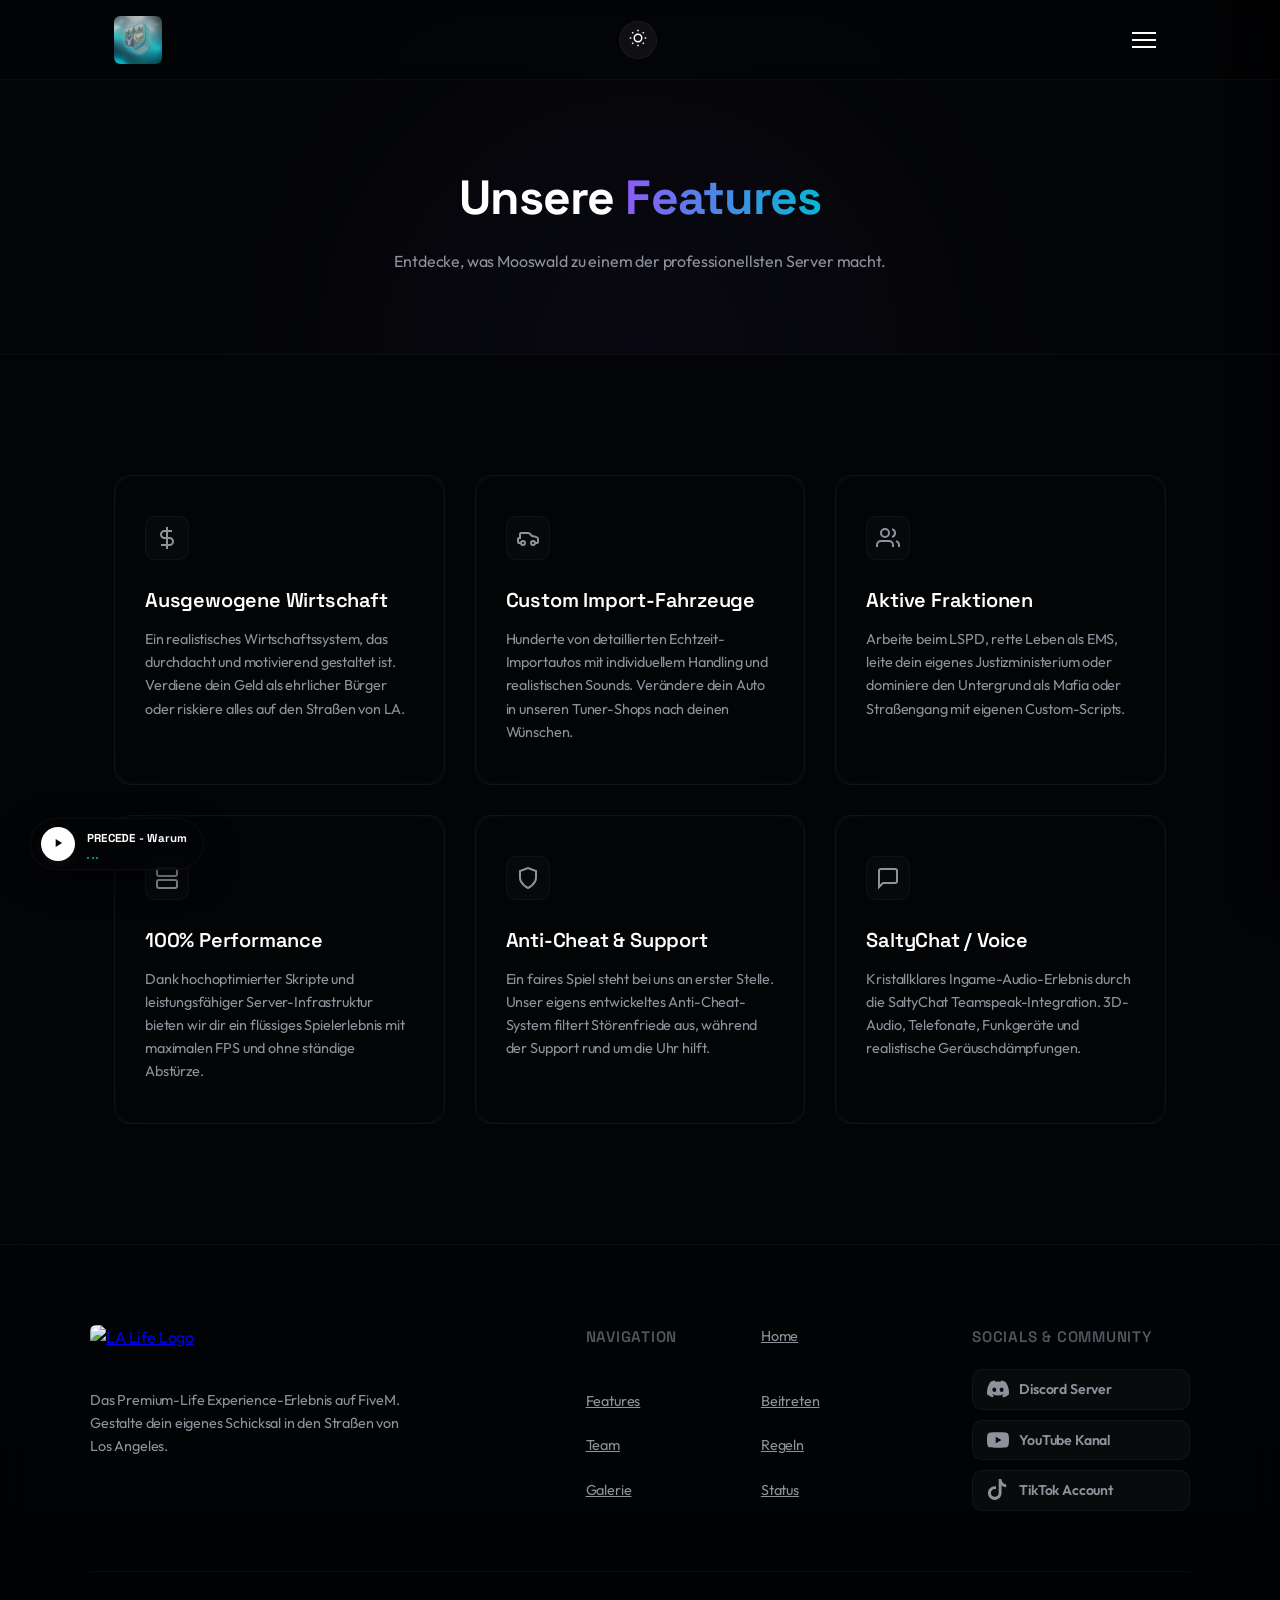
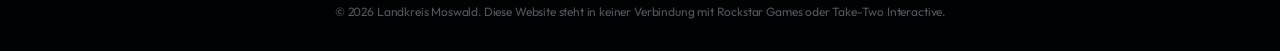
==== commit 350c1d97: "intener upload v2" ====
--- a/features.html
+++ b/features.html
@@ -25,7 +25,7 @@
     <header class="navbar" id="main-nav">
         <div class="nav-container">
             <a href="index.html" class="logo-area">
-                <img src="assets/logo.jpg?v=36" alt="LA Life Logo" class="nav-logo-full">
+                <img src="assets/logo.png" alt="LA Life Logo" class="nav-logo-full">
             </a>
             <nav class="nav-menu" id="nav-menu">
                 <div class="nav-menu-glow-orb"></div>
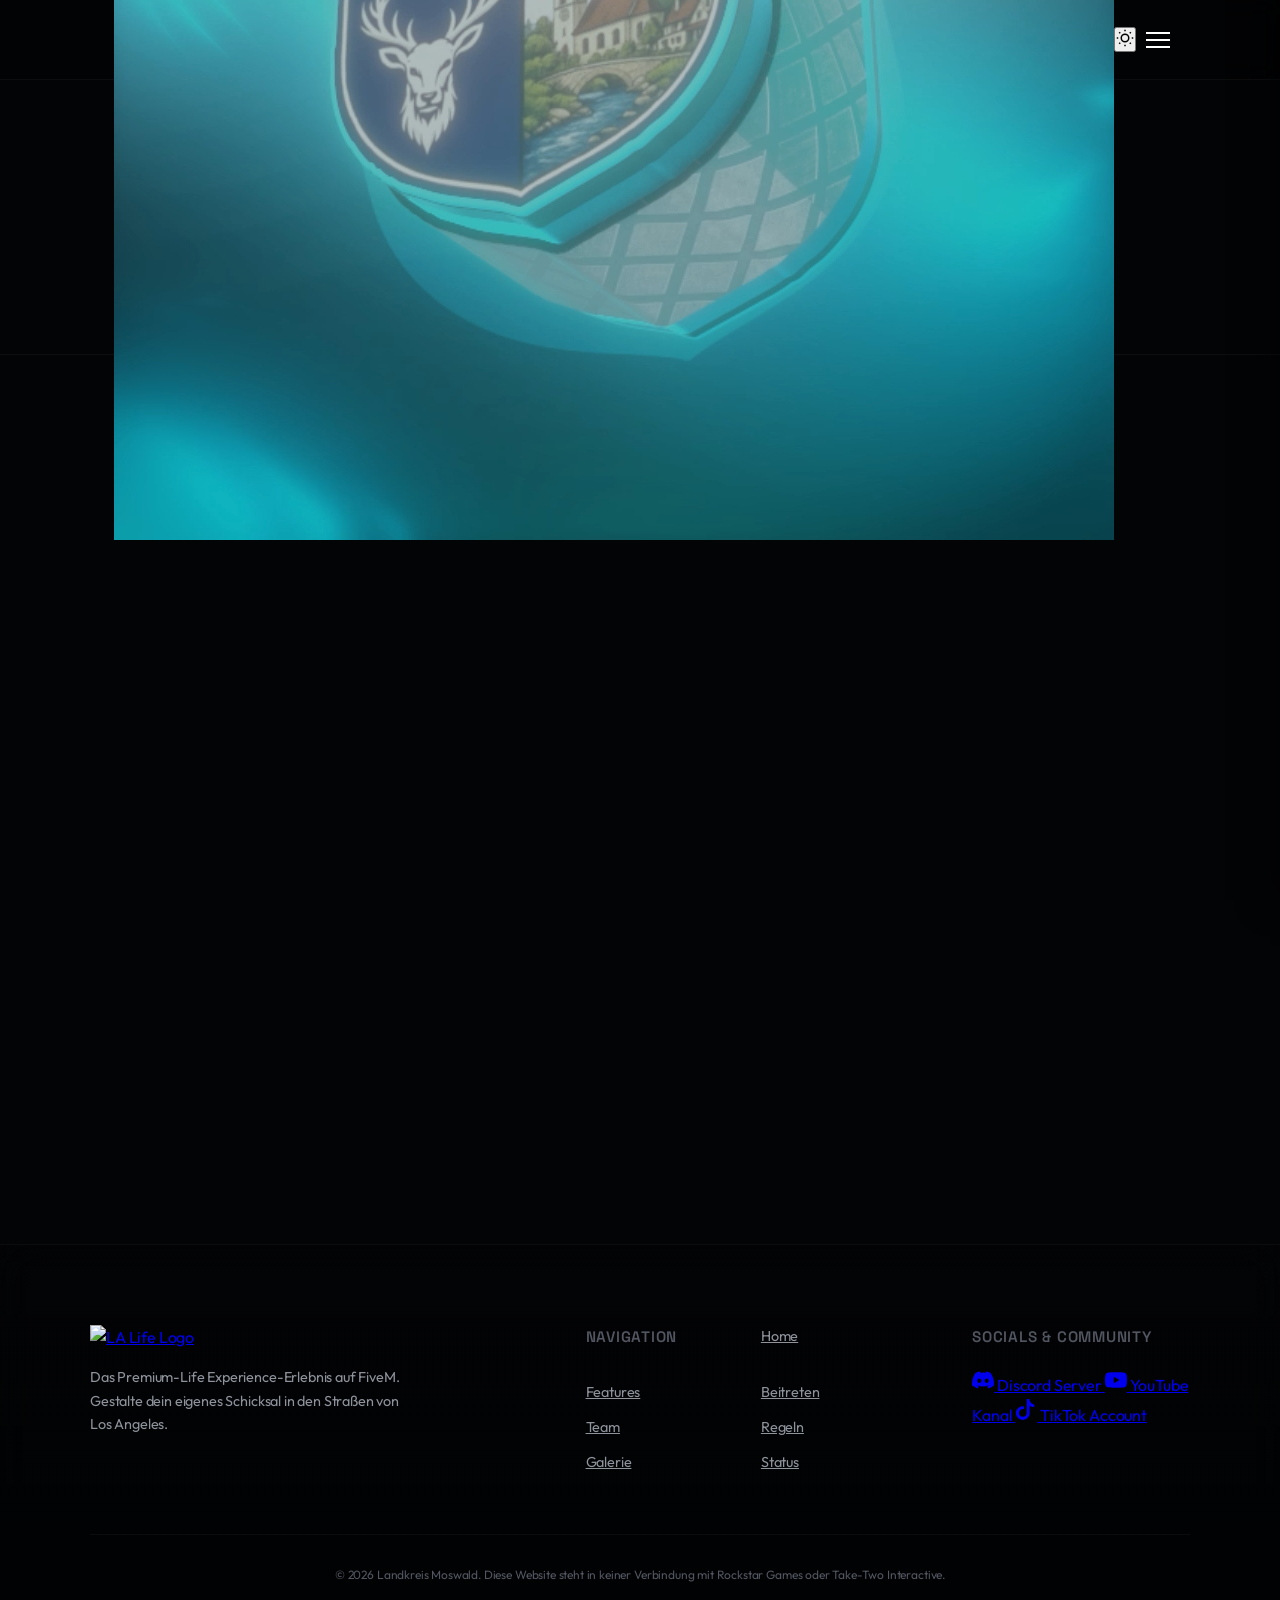
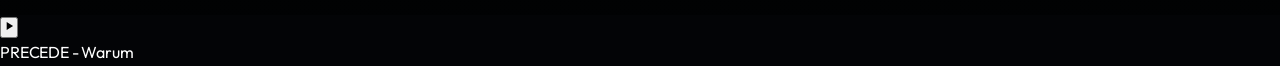
==== commit 16ed18e7: "intener upload v4" ====
--- a/features.html
+++ b/features.html
@@ -25,7 +25,7 @@
     <header class="navbar" id="main-nav">
         <div class="nav-container">
             <a href="index.html" class="logo-area">
-                <img src="assets/logo.png" alt="LA Life Logo" class="nav-logo-full">
+                <img src="assets/logo.png?v=36" alt="LA Life Logo" class="nav-logo-full">
             </a>
             <nav class="nav-menu" id="nav-menu">
                 <div class="nav-menu-glow-orb"></div>
--- a/style.css
+++ b/style.css
@@ -1,21 +1,22 @@
 /* ==========================================================================
-   DESIGN SYSTEM (ULTRA-MINIMAL & CLEAN)
+   DESIGN SYSTEM (ULTRA-MINIMAL & CLEAN) - ANGEPASST AN LOGO
    ========================================================================== */
 :root {
     --bg-color: #030406;
     --bg-card: rgba(255, 255, 255, 0.02);
     --bg-card-hover: rgba(255, 255, 255, 0.04);
     --border-color: rgba(255, 255, 255, 0.04);
-    --border-hover: rgba(255, 255, 255, 0.12);
+    --border-hover: rgba(6, 182, 212, 0.2);
     
     --text-primary: #ffffff;
     --text-secondary: #8e929b;
     --text-muted: #525660;
     
-    --accent-purple: #8b5cf6;
-    --accent-cyan: #06b6d4;
-    --accent-gradient: linear-gradient(135deg, #8b5cf6 0%, #06b6d4 100%);
-    --accent-glow: radial-gradient(circle, rgba(139, 92, 246, 0.15) 0%, rgba(6, 182, 212, 0) 70%);
+    /* Ersetzt Violett durch passende Türkis-/Blautöne aus dem Logo */
+    --accent-purple: #0ea5e9; /* Ähnlich zum Blau im Wappen (Hirsch-Feld) */
+    --accent-cyan: #06b6d4;   /* Helleres Cyan passend zum Rand/Glow */
+    --accent-gradient: linear-gradient(135deg, #0ea5e9 0%, #06b6d4 100%);
+    --accent-glow: radial-gradient(circle, rgba(6, 182, 212, 0.15) 0%, rgba(14, 165, 233, 0) 70%);
     
     --font-heading: 'Space Grotesk', sans-serif;
     --font-body: 'Outfit', sans-serif;
@@ -104,7 +105,7 @@
 }
 
 .gradient-text {
-    background: linear-gradient(90deg, #8b5cf6 0%, #06b6d4 50%, #8b5cf6 100%);
+    background: linear-gradient(90deg, #0ea5e9 0%, #06b6d4 50%, #0ea5e9 100%);
     background-size: 200% auto;
     -webkit-background-clip: text;
     -webkit-text-fill-color: transparent;
@@ -129,7 +130,7 @@
     justify-content: center;
     gap: 8px;
     padding: 12px 28px;
-    border-radius: 30px; /* Modern Pill Shape */
+    border-radius: 30px;
     font-size: 0.95rem;
     font-weight: 600;
     cursor: pointer;
@@ -220,7 +221,7 @@
     letter-spacing: -0.01em;
 }
 
-/* Navigation Drawer (PC & Mobile Hamburger Menu) */
+/* Navigation Drawer */
 .nav-menu {
     position: fixed;
     top: 0;
@@ -246,12 +247,11 @@
     right: 0;
 }
 
-/* Glowing background orb drifting inside the drawer menu */
 .nav-menu-glow-orb {
     position: absolute;
     width: 250px;
     height: 250px;
-    background: radial-gradient(circle, rgba(139, 92, 246, 0.12) 0%, rgba(6, 182, 212, 0) 70%);
+    background: radial-gradient(circle, rgba(6, 182, 212, 0.12) 0%, rgba(14, 165, 233, 0) 70%);
     border-radius: 50%;
     pointer-events: none;
     animation: driftOrb 12s ease-in-out infinite alternate;
@@ -264,7 +264,6 @@
     100% { top: 40%; left: 10%; transform: scale(0.9); }
 }
 
-/* Drawer Top Header Area with Image */
 .nav-menu-header {
     position: relative;
     width: 100%;
@@ -295,7 +294,6 @@
     background: linear-gradient(to bottom, rgba(3, 4, 6, 0.1) 0%, rgba(3, 4, 6, 0.95) 100%);
 }
 
-/* Drawer Links */
 .nav-menu-links {
     display: flex;
     flex-direction: column;
@@ -341,7 +339,6 @@
     transform-origin: left;
 }
 
-/* Drawer Footer with Discord Button */
 .nav-menu-footer {
     padding: 30px;
     border-top: 1px solid rgba(255, 255, 255, 0.02);
@@ -359,7 +356,7 @@
     width: 100%;
     padding: 14px 24px;
     border-radius: 30px;
-    background: #5865F2; /* Discord blue */
+    background: #5865F2;
     color: #ffffff;
     font-size: 0.95rem;
     font-weight: 700;
@@ -375,15 +372,6 @@
     box-shadow: 0 8px 25px rgba(88, 101, 242, 0.5);
 }
 
-.nav-btn-discord-blue svg {
-    transition: transform 0.3s ease;
-}
-
-.nav-btn-discord-blue:hover svg {
-    transform: rotate(-10deg) scale(1.15);
-}
-
-/* Hamburger Toggle Button (Always visible on all screen sizes) */
 .nav-toggle {
     display: flex;
     flex-direction: column;
@@ -401,7 +389,6 @@
     transition: var(--transition);
 }
 
-/* Hamburger transition to X on active drawer */
 .nav-toggle.active .bar:nth-child(1) {
     transform: rotate(45deg) translate(5px, 5px);
 }
@@ -450,7 +437,6 @@
     z-index: 2;
 }
 
-/* Glowing ambient spheres */
 .ambient-glow {
     position: absolute;
     border-radius: 50%;
@@ -512,7 +498,6 @@
     align-items: center;
 }
 
-/* Page Load Animation for Hero elements */
 @keyframes fadeInUp {
     from {
         opacity: 0;
@@ -596,7 +581,7 @@
     justify-content: center;
 }
 
-/* Mouse Scroll down Indicator */
+/* Scroll down Indicator */
 .scroll-down {
     position: absolute;
     bottom: 40px;
@@ -670,8 +655,6 @@
     backdrop-filter: blur(20px);
 }
 
-
-
 .feature-icon {
     width: 44px;
     height: 44px;
@@ -817,8 +800,6 @@
     backdrop-filter: blur(20px);
 }
 
-
-
 .avatar-container {
     position: relative;
     width: 80px;
@@ -849,26 +830,15 @@
     width: 18px;
     height: 18px;
     border-radius: 50%;
-    border: 3px solid #06070a; /* card hover dark bg approximation */
+    border: 3px solid #06070a;
     z-index: 3;
     transition: var(--transition);
 }
 
-.status-badge.online {
-    background-color: #23a55a;
-}
-
-.status-badge.idle {
-    background-color: #f0b232;
-}
-
-.status-badge.dnd {
-    background-color: #f23f43;
-}
-
-.status-badge.offline {
-    background-color: #80848e;
-}
+.status-badge.online { background-color: #23a55a; }
+.status-badge.idle { background-color: #f0b232; }
+.status-badge.dnd { background-color: #f23f43; }
+.status-badge.offline { background-color: #80848e; }
 
 .avatar-glow {
     position: absolute;
@@ -907,20 +877,9 @@
     margin-bottom: 16px;
 }
 
-.role-leader {
-    background: rgba(239, 68, 68, 0.06);
-    color: #ef4444;
-}
-
-.role-headadmin {
-    background: rgba(59, 130, 246, 0.06);
-    color: #3b82f6;
-}
-
-.role-mod {
-    background: rgba(139, 92, 246, 0.06);
-    color: #8b5cf6;
-}
+.role-leader { background: rgba(239, 68, 68, 0.06); color: #ef4444; }
+.role-headadmin { background: rgba(59, 130, 246, 0.06); color: #3b82f6; }
+.role-mod { background: rgba(6, 182, 212, 0.06); color: #06b6d4; }
 
 .team-card p {
     color: var(--text-secondary);
@@ -1069,8 +1028,6 @@
 .highlight-item:hover::before {
     opacity: 1;
 }
-
-
 
 .highlight-num {
     font-family: var(--font-heading);
@@ -1130,62 +1087,25 @@
    RESPONSIVE LAYOUTS
    ========================================================================== */
 @media (max-width: 992px) {
-    .hero-title {
-        font-size: 2.85rem;
-    }
-    .footer-container {
-        grid-template-columns: 1fr 1fr;
-        gap: 40px;
-    }
-    .footer-brand {
-        grid-column: span 2;
-    }
-}
+    .hero-title { font-size: 2.85rem; }
+    .footer-container { grid-template-columns: 1fr 1fr; gap: 40px; }
+    .footer-brand { grid-column: span 2; }
+}
+
 @media (max-width: 768px) {
-    .nav-menu {
-        width: 100%;
-        right: -100%;
-        border-left: none;
-    }
-    
-    .nav-menu.active {
-        right: 0;
-    }
-    
-    .hero-section {
-        min-height: 90vh;
-    }
-    
-    .hero-title {
-        font-size: 2.4rem;
-    }
-    
-    .section-title {
-        font-size: 1.85rem;
-    }
-    
-    .footer-container {
-        grid-template-columns: 1fr;
-        gap: 30px;
-    }
-    
-    .footer-brand {
-        grid-column: span 1;
-    }
-}
-
+    .nav-menu { width: 100%; right: -100%; border-left: none; }
+    .nav-menu.active { right: 0; }
+    .hero-section { min-height: 90vh; }
+    .hero-title { font-size: 2.4rem; }
+    .section-title { font-size: 1.85rem; }
+    .footer-container { grid-template-columns: 1fr; gap: 30px; }
+    .footer-brand { grid-column: span 1; }
+}
 
 @media (max-width: 480px) {
-    .hero-title {
-        font-size: 2rem;
-    }
-    .hero-buttons {
-        flex-direction: column;
-        width: 100%;
-    }
-    .btn {
-        width: 100%;
-    }
+    .hero-title { font-size: 2rem; }
+    .hero-buttons { flex-direction: column; width: 100%; }
+    .btn { width: 100%; }
 }
 
 /* ==========================================================================
@@ -1256,10 +1176,7 @@
         width: 100%;
         margin-top: 40px;
     }
-    .status-divider {
-        width: 100%;
-        height: 1px;
-    }
+    .status-divider { width: 100%; height: 1px; }
 }
 
 /* ==========================================================================
@@ -1276,7 +1193,6 @@
     transform: translateY(0);
 }
 
-/* Staggered load/scroll animation delays */
 .features-grid .feature-card:nth-child(1) { transition-delay: 0.05s; }
 .features-grid .feature-card:nth-child(2) { transition-delay: 0.1s; }
 .features-grid .feature-card:nth-child(3) { transition-delay: 0.15s; }
@@ -1293,29 +1209,12 @@
 .team-grid .team-card:nth-child(3) { transition-delay: 0.15s; }
 .team-grid .team-card:nth-child(4) { transition-delay: 0.2s; }
 
-/* Breathing gradient text glow */
 @keyframes textGlow {
-    0% { filter: drop-shadow(0 0 10px rgba(139, 92, 246, 0.15)); }
+    0% { filter: drop-shadow(0 0 10px rgba(14, 165, 233, 0.15)); }
     50% { filter: drop-shadow(0 0 20px rgba(6, 182, 212, 0.3)); }
-    100% { filter: drop-shadow(0 0 10px rgba(139, 92, 246, 0.15)); }
-}
-
-.gradient-text {
-    background: linear-gradient(90deg, #8b5cf6 0%, #06b6d4 50%, #8b5cf6 100%);
-    background-size: 200% auto;
-    -webkit-background-clip: text;
-    -webkit-text-fill-color: transparent;
-    display: inline-block;
-    animation: textGradient 6s linear infinite;
-}
-
-@keyframes textGradient {
-    0% { background-position: 0% 50%; }
-    50% { background-position: 100% 50%; }
-    100% { background-position: 0% 50%; }
-}
-
-/* Button Icon Slide */
+    100% { filter: drop-shadow(0 0 10px rgba(14, 165, 233, 0.15)); }
+}
+
 .btn-primary svg {
     transition: transform 0.3s cubic-bezier(0.25, 0.8, 0.25, 1);
 }
@@ -1324,7 +1223,6 @@
     transform: translateX(4px);
 }
 
-/* Team Avatar Glow Breath */
 @keyframes glowBreath {
     0% { transform: scale(1); opacity: 0.15; }
     50% { transform: scale(1.06); opacity: 0.25; }
@@ -1342,7 +1240,7 @@
     position: relative;
     padding: 160px 24px 80px;
     text-align: center;
-    background: radial-gradient(circle at 50% 100%, rgba(139, 92, 246, 0.05) 0%, transparent 60%);
+    background: radial-gradient(circle at 50% 100%, rgba(6, 182, 212, 0.05) 0%, transparent 60%);
     border-bottom: 1px solid var(--border-color);
 }
 
@@ -1382,8 +1280,6 @@
     -webkit-backdrop-filter: blur(20px);
 }
 
-
-
 .accordion-header {
     padding: 20px 24px;
     display: flex;
@@ -1408,2333 +1304,4 @@
 
 .accordion-item.active .accordion-icon {
     transform: rotate(45deg);
-}
-
-.accordion-content {
-    max-height: 0;
-    overflow: hidden;
-    transition: max-height 0.4s cubic-bezier(0.16, 1, 0.3, 1), padding 0.4s;
-    padding: 0 24px;
-    color: var(--text-secondary);
-    font-size: 0.95rem;
-    line-height: 1.7;
-}
-
-.accordion-item.active .accordion-content {
-    padding-bottom: 24px;
-}
-
-.accordion-content p {
-    margin-bottom: 12px;
-}
-
-.accordion-content ul {
-    list-style: none;
-    padding-left: 12px;
-}
-
-.accordion-content li {
-    margin-bottom: 8px;
-    position: relative;
-    padding-left: 16px;
-}
-
-.accordion-content li::before {
-    content: '•';
-    position: absolute;
-    left: 0;
-    color: var(--accent-purple);
-}
-
-/* ==========================================================================
-   GALLERY STYLING
-   ========================================================================== */
-.gallery-grid {
-    display: grid;
-    grid-template-columns: repeat(auto-fill, minmax(320px, 1fr));
-    gap: 30px;
-    margin-top: 40px;
-}
-
-.gallery-item {
-    position: relative;
-    border-radius: 16px;
-    overflow: hidden;
-    border: 1px solid var(--border-color);
-    aspect-ratio: 16/9;
-    cursor: pointer;
-    transition: var(--transition);
-}
-
-.gallery-item img {
-    width: 100%;
-    height: 100%;
-    object-fit: cover;
-    transition: transform 0.6s cubic-bezier(0.16, 1, 0.3, 1);
-}
-
-.gallery-overlay {
-    position: absolute;
-    top: 0;
-    left: 0;
-    width: 100%;
-    height: 100%;
-    background: linear-gradient(0deg, rgba(3, 4, 6, 0.8) 0%, rgba(3, 4, 6, 0.2) 60%);
-    opacity: 0;
-    display: flex;
-    align-items: flex-end;
-    padding: 24px;
-    transition: opacity 0.3s;
-}
-
-.gallery-info h3 {
-    font-family: var(--font-heading);
-    font-size: 1.15rem;
-    font-weight: 600;
-    transform: translateY(10px);
-    transition: transform 0.4s cubic-bezier(0.16, 1, 0.3, 1);
-    color: var(--text-primary);
-}
-
-.gallery-item:hover {
-    border-color: var(--border-hover);
-    transform: translateY(-4px);
-}
-
-.gallery-item:hover img {
-    transform: scale(1.05);
-}
-
-.gallery-item:hover .gallery-overlay {
-    opacity: 1;
-}
-
-.gallery-item:hover .gallery-info h3 {
-    transform: translateY(0);
-}
-
-/* Lightbox Modal */
-.lightbox {
-    position: fixed;
-    top: 0;
-    left: 0;
-    width: 100%;
-    height: 100%;
-    background: rgba(3, 4, 6, 0.95);
-    backdrop-filter: blur(20px);
-    z-index: 3000;
-    display: none;
-    align-items: center;
-    justify-content: center;
-    padding: 24px;
-    cursor: zoom-out;
-}
-
-.lightbox-content {
-    max-width: 90%;
-    max-height: 85%;
-    border-radius: 12px;
-    border: 1px solid var(--border-color);
-    box-shadow: 0 25px 50px -12px rgba(0, 0, 0, 0.5);
-    transform: scale(0.95);
-    transition: transform 0.4s cubic-bezier(0.16, 1, 0.3, 1);
-    cursor: default;
-}
-
-.lightbox.active {
-    display: flex;
-}
-
-.lightbox.active .lightbox-content {
-    transform: scale(1);
-}
-
-.lightbox-close {
-    position: absolute;
-    top: 30px;
-    right: 30px;
-    width: 44px;
-    height: 44px;
-    background: rgba(255, 255, 255, 0.02);
-    border: 1px solid var(--border-color);
-    border-radius: 50%;
-    display: flex;
-    align-items: center;
-    justify-content: center;
-    color: var(--text-primary);
-    cursor: pointer;
-    font-size: 1.5rem;
-    transition: var(--transition);
-}
-
-.lightbox-close:hover {
-    background: var(--text-primary);
-    color: var(--bg-color);
-    border-color: var(--text-primary);
-}
-
-/* ==========================================================================
-   SHOP PREISKARTEN
-   ========================================================================== */
-.shop-grid {
-    display: grid;
-    grid-template-columns: repeat(auto-fit, minmax(280px, 1fr));
-    gap: 30px;
-    margin-top: 40px;
-}
-
-.shop-card {
-    background: var(--bg-card);
-    border: 1px solid var(--border-color);
-    border-radius: 16px;
-    padding: 40px 30px;
-    text-align: center;
-    transition: var(--transition);
-    position: relative;
-    overflow: hidden;
-    backdrop-filter: blur(20px);
-    -webkit-backdrop-filter: blur(20px);
-}
-
-.shop-card:hover {
-    transform: translateY(-6px);
-    border-color: var(--border-hover);
-    background: var(--bg-card-hover);
-}
-
-.shop-card.featured {
-    border-color: var(--accent-purple);
-    background: rgba(139, 92, 246, 0.02);
-}
-
-.shop-card.featured::before {
-    content: 'Beliebt';
-    position: absolute;
-    top: 20px;
-    right: -30px;
-    background: var(--accent-gradient);
-    color: var(--bg-color);
-    font-size: 0.75rem;
-    font-weight: 700;
-    padding: 4px 30px;
-    transform: rotate(45deg);
-    text-transform: uppercase;
-    letter-spacing: 0.1em;
-}
-
-.shop-card h3 {
-    font-family: var(--font-heading);
-    font-size: 1.35rem;
-    font-weight: 700;
-    margin-bottom: 8px;
-}
-
-.price {
-    font-family: var(--font-heading);
-    font-size: 2.25rem;
-    font-weight: 700;
-    color: var(--text-primary);
-    margin: 20px 0;
-}
-
-.price span {
-    font-size: 0.95rem;
-    color: var(--text-secondary);
-    font-weight: 400;
-}
-
-.shop-perks {
-    list-style: none;
-    margin: 30px 0;
-    text-align: left;
-    display: flex;
-    flex-direction: column;
-    gap: 12px;
-}
-
-.shop-perks li {
-    font-size: 0.9rem;
-    color: var(--text-secondary);
-    display: flex;
-    align-items: center;
-    gap: 10px;
-}
-
-.shop-perks li svg {
-    color: var(--accent-cyan);
-    flex-shrink: 0;
-}
-
-.shop-card.featured .shop-perks .li svg {
-    color: var(--accent-purple);
-}
-
-/* ==========================================================================
-   NAVBAR FULL-LOGO STYLING
-   ========================================================================== */
-.nav-logo-full {
-    height: 48px;
-    width: auto;
-    border-radius: 6px;
-    object-fit: contain;
-    transition: var(--transition);
-}
-
-.nav-logo-full:hover {
-    transform: scale(1.05);
-    filter: drop-shadow(0 0 8px rgba(139, 92, 246, 0.3));
-}
-
-/* ==========================================================================
-   STATUS DASHBOARD STYLING
-   ========================================================================== */
-.status-grid {
-    display: grid;
-    grid-template-columns: 1fr;
-    gap: 40px;
-    max-width: var(--max-width);
-    margin: 0 auto 80px;
-}
-
-@media (min-width: 993px) {
-    .status-grid {
-        grid-template-columns: 1fr 1fr;
-    }
-}
-
-.status-card-large {
-    background: var(--bg-card);
-    border: 1px solid var(--border-color);
-    border-radius: 20px;
-    padding: 40px;
-    backdrop-filter: blur(24px);
-    -webkit-backdrop-filter: blur(24px);
-    box-shadow: 0 20px 50px rgba(0, 0, 0, 0.3);
-    display: flex;
-    flex-direction: column;
-    gap: 30px;
-}
-
-.card-status-header {
-    display: flex;
-    justify-content: space-between;
-    align-items: flex-start;
-    gap: 20px;
-    border-bottom: 1px solid var(--border-color);
-    padding-bottom: 24px;
-}
-
-.server-title-group h2 {
-    font-family: var(--font-heading);
-    font-size: 1.4rem;
-    font-weight: 700;
-    color: var(--text-primary);
-    margin-top: 8px;
-}
-
-.server-badge {
-    font-size: 0.75rem;
-    font-weight: 700;
-    padding: 4px 10px;
-    border-radius: 4px;
-    letter-spacing: 0.05em;
-}
-
-.main-badge {
-    background: rgba(6, 182, 212, 0.1);
-    color: var(--accent-cyan);
-    border: 1px solid rgba(6, 182, 212, 0.2);
-}
-
-.test-badge {
-    background: rgba(139, 92, 246, 0.1);
-    color: var(--accent-purple);
-    border: 1px solid rgba(139, 92, 246, 0.2);
-}
-
-.status-indicator-badge {
-    display: flex;
-    align-items: center;
-    gap: 8px;
-    padding: 6px 14px;
-    border-radius: 30px;
-    font-size: 0.85rem;
-    font-weight: 600;
-    background: rgba(255, 255, 255, 0.02);
-    border: 1px solid var(--border-color);
-    white-space: nowrap;
-}
-
-.indicator-dot {
-    width: 8px;
-    height: 8px;
-    border-radius: 50%;
-    display: inline-block;
-}
-
-.indicator-dot.online {
-    background-color: var(--accent-green);
-    box-shadow: 0 0 10px var(--accent-green);
-}
-
-.indicator-dot.offline {
-    background-color: #ef4444;
-    box-shadow: 0 0 10px #ef4444;
-}
-
-.indicator-dot.loading {
-    background-color: #f59e0b;
-    box-shadow: 0 0 10px #f59e0b;
-    animation: statusPulse 1.5s infinite;
-}
-
-@keyframes statusPulse {
-    0% { opacity: 0.4; }
-    50% { opacity: 1; }
-    100% { opacity: 0.4; }
-}
-
-.status-meta-grid {
-    display: grid;
-    grid-template-columns: repeat(auto-fit, minmax(130px, 1fr));
-    gap: 20px;
-}
-
-.meta-item {
-    background: rgba(255, 255, 255, 0.01);
-    border: 1px solid rgba(255, 255, 255, 0.03);
-    border-radius: 12px;
-    padding: 16px;
-    display: flex;
-    flex-direction: column;
-    gap: 6px;
-}
-
-.meta-label {
-    font-size: 0.7rem;
-    color: var(--text-muted);
-    text-transform: uppercase;
-    letter-spacing: 0.05em;
-}
-
-.meta-value {
-    font-size: 0.9rem;
-    color: var(--text-primary);
-    font-weight: 600;
-    overflow: hidden;
-    text-overflow: ellipsis;
-    white-space: nowrap;
-}
-
-.copyable-ip {
-    cursor: pointer;
-    transition: var(--transition);
-}
-
-.copyable-ip:hover {
-    color: var(--text-primary);
-    text-decoration: underline;
-}
-
-.players-list-section {
-    border-top: 1px solid var(--border-color);
-    padding-top: 24px;
-}
-
-.list-header {
-    display: flex;
-    justify-content: space-between;
-    align-items: center;
-    margin-bottom: 20px;
-    gap: 16px;
-    flex-wrap: wrap;
-}
-
-.list-header h3 {
-    font-family: var(--font-heading);
-    font-size: 1.1rem;
-    font-weight: 600;
-    color: var(--text-primary);
-}
-
-.search-box {
-    position: relative;
-    width: 100%;
-    max-width: 200px;
-}
-
-.search-box input {
-    width: 100%;
-    background: rgba(255, 255, 255, 0.02);
-    border: 1px solid var(--border-color);
-    border-radius: 30px;
-    padding: 8px 35px 8px 15px;
-    color: var(--text-primary);
-    font-size: 0.8rem;
-    font-family: var(--font-body);
-    transition: var(--transition);
-}
-
-.search-box input:focus {
-    outline: none;
-    border-color: var(--border-hover);
-    background: rgba(255, 255, 255, 0.05);
-}
-
-.search-box svg {
-    position: absolute;
-    right: 12px;
-    top: 50%;
-    transform: translateY(-50%);
-    color: var(--text-muted);
-    pointer-events: none;
-}
-
-.table-container {
-    max-height: 280px;
-    overflow-y: auto;
-    border: 1px solid var(--border-color);
-    border-radius: 12px;
-    background: rgba(0, 0, 0, 0.2);
-}
-
-.players-table {
-    width: 100%;
-    border-collapse: collapse;
-    text-align: left;
-}
-
-.players-table th {
-    background: rgba(255, 255, 255, 0.02);
-    border-bottom: 1px solid var(--border-color);
-    padding: 12px 16px;
-    font-family: var(--font-heading);
-    font-size: 0.75rem;
-    font-weight: 700;
-    color: var(--text-muted);
-    text-transform: uppercase;
-    letter-spacing: 0.05em;
-    position: sticky;
-    top: 0;
-    z-index: 2;
-    backdrop-filter: blur(10px);
-    -webkit-backdrop-filter: blur(10px);
-}
-
-.players-table td {
-    padding: 10px 16px;
-    border-bottom: 1px solid rgba(255, 255, 255, 0.02);
-    font-size: 0.85rem;
-    color: var(--text-secondary);
-}
-
-.players-table tr:last-child td {
-    border-bottom: none;
-}
-
-.players-table tr:hover td {
-    background: rgba(255, 255, 255, 0.01);
-    color: var(--text-primary);
-}
-
-.table-info-msg {
-    text-align: center;
-    color: var(--text-muted) !important;
-    padding: 30px !important;
-    font-style: italic;
-}
-
-/* ==========================================================================
-   RADIAL PROGRESS RING STYLING
-   ========================================================================== */
-.card-visual-center {
-    display: flex;
-    justify-content: center;
-    align-items: center;
-    padding: 20px 0;
-}
-
-.radial-progress-container {
-    position: relative;
-    width: 140px;
-    height: 140px;
-    display: flex;
-    justify-content: center;
-    align-items: center;
-}
-
-.radial-ring {
-    width: 100%;
-    height: 100%;
-    transform: rotate(-90deg);
-}
-
-.ring-bg {
-    fill: none;
-    stroke: rgba(255, 255, 255, 0.03);
-    stroke-width: 8px;
-}
-
-.ring-fill {
-    fill: none;
-    stroke-width: 8px;
-    stroke-linecap: round;
-    stroke-dasharray: 314.16;
-    stroke-dashoffset: 314.16;
-    transition: stroke-dashoffset 1s ease-in-out;
-}
-
-.main-fill {
-    stroke: var(--accent-cyan);
-    filter: drop-shadow(0 0 6px var(--accent-cyan));
-}
-
-.test-fill {
-    stroke: var(--accent-purple);
-    filter: drop-shadow(0 0 6px var(--accent-purple));
-}
-
-.radial-text {
-    position: absolute;
-    display: flex;
-    flex-direction: column;
-    align-items: center;
-    justify-content: center;
-    text-align: center;
-}
-
-.radial-players {
-    font-family: var(--font-heading);
-    font-size: 1.4rem;
-    font-weight: 800;
-    color: var(--text-primary);
-    line-height: 1;
-}
-
-.radial-label {
-    font-size: 0.7rem;
-    color: var(--text-muted);
-    text-transform: uppercase;
-    letter-spacing: 0.1em;
-    margin-top: 4px;
-}
-
-/* ==========================================================================
-   ANIMATED CANVAS BACKGROUND
-   ========================================================================== */
-#status-bg-canvas {
-    position: fixed;
-    top: 0;
-    left: 0;
-    width: 100vw;
-    height: 100vh;
-    z-index: -2;
-    pointer-events: none;
-    opacity: 0.5;
-}
-
-.status-page-bg {
-    position: fixed;
-    top: 0;
-    left: 0;
-    width: 100vw;
-    height: 100vh;
-    background: linear-gradient(rgba(3, 4, 6, 0.88), rgba(3, 4, 6, 0.94)), url('assets/hero_background.jpg') no-repeat center center;
-    background-size: cover;
-    background-attachment: fixed;
-    z-index: -3;
-    opacity: 0.75;
-}
-
-/* ==========================================================================
-   PREMIUM DYNAMIC ANIMATIONS
-   ========================================================================== */
-@keyframes float {
-    0% { transform: translateY(0); }
-    50% { transform: translateY(-8px); }
-    100% { transform: translateY(0); }
-}
-
-@keyframes slowRotate {
-    0% { transform: rotate(0deg); }
-    100% { transform: rotate(360deg); }
-}
-
-@keyframes pulseGlow {
-    0% { box-shadow: 0 0 10px rgba(6, 182, 212, 0.15); }
-    50% { box-shadow: 0 0 25px rgba(6, 182, 212, 0.35); }
-    100% { box-shadow: 0 0 10px rgba(6, 182, 212, 0.15); }
-}
-
-.float-item {
-    animation: float 6s ease-in-out infinite;
-}
-
-.float-item-delay-1 {
-    animation: float 6s ease-in-out infinite;
-    animation-delay: 1.5s;
-}
-
-.float-item-delay-2 {
-    animation: float 6s ease-in-out infinite;
-    animation-delay: 3s;
-}
-
-.rotate-item {
-    animation: slowRotate 25s linear infinite;
-}
-
-.pulse-glow {
-    animation: pulseGlow 4s ease-in-out infinite;
-}
-
-/* ==========================================================================
-   INTERACTIVE PAGE LOADER
-   ========================================================================== */
-.page-loader {
-    position: fixed;
-    top: 0;
-    left: 0;
-    width: 100vw;
-    height: 100vh;
-    background: #030406;
-    z-index: 9999;
-    display: flex;
-    justify-content: center;
-    align-items: center;
-    transition: opacity 0.6s cubic-bezier(0.25, 0.8, 0.25, 1), transform 0.6s cubic-bezier(0.85, 0, 0.15, 1);
-}
-
-.page-loader.fade-out {
-    opacity: 0;
-    transform: translateY(-100%);
-    pointer-events: none;
-}
-
-.loader-content {
-    display: flex;
-    flex-direction: column;
-    align-items: center;
-    gap: 24px;
-}
-
-.loader-logo-container {
-    position: relative;
-    width: 100px;
-    height: 100px;
-}
-
-.loader-logo {
-    width: 100%;
-    height: 100%;
-    border-radius: 50%;
-    border: 2px solid rgba(255, 255, 255, 0.05);
-    object-fit: cover;
-    animation: logoPulse 2s ease-in-out infinite;
-}
-
-.loader-spinner {
-    position: absolute;
-    top: -5px;
-    left: -5px;
-    right: -5px;
-    bottom: -5px;
-    border: 3px solid transparent;
-    border-top-color: var(--accent-cyan);
-    border-bottom-color: var(--accent-purple);
-    border-radius: 50%;
-    animation: spin 1.2s cubic-bezier(0.5, 0, 0.5, 1) infinite;
-}
-
-@keyframes spin {
-    0% { transform: rotate(0deg); }
-    100% { transform: rotate(360deg); }
-}
-
-@keyframes logoPulse {
-    0%, 100% { transform: scale(0.95); filter: drop-shadow(0 0 10px rgba(6, 182, 212, 0.2)); }
-    50% { transform: scale(1.05); filter: drop-shadow(0 0 25px rgba(139, 92, 246, 0.4)); }
-}
-
-/* ==========================================================================
-   GLOWING CONIC CARD BORDERS
-   ========================================================================== */
-.glow-border-card {
-    position: relative;
-    background: rgba(3, 4, 6, 0.7);
-    border-radius: 16px;
-    z-index: 1;
-    overflow: hidden;
-    padding: 24px;
-    border: 1px solid rgba(255, 255, 255, 0.03);
-    transition: border-color 0.3s ease, box-shadow 0.3s ease, transform 0.3s cubic-bezier(0.25, 0.8, 0.25, 1);
-}
-
-.glow-border-card::before {
-    content: '';
-    position: absolute;
-    top: -50%;
-    left: -50%;
-    width: 200%;
-    height: 200%;
-    background: conic-gradient(from 0deg, transparent 35%, var(--accent-cyan) 45%, var(--accent-purple) 55%, transparent 65%);
-    animation: borderRotate 5s linear infinite;
-    z-index: -2;
-    opacity: 0;
-    transition: opacity 0.5s ease;
-}
-
-.glow-border-card::after {
-    content: '';
-    position: absolute;
-    top: 1px;
-    left: 1px;
-    right: 1px;
-    bottom: 1px;
-    background: rgba(13, 14, 18, 0.98);
-    border-radius: 15px;
-    z-index: -1;
-}
-
-.glow-border-card:hover::before {
-    opacity: 1;
-}
-
-.glow-border-card:hover {
-    border-color: transparent;
-    box-shadow: 0 15px 35px rgba(6, 182, 212, 0.2);
-    transform: translateY(-8px);
-}
-
-@keyframes borderRotate {
-    0% { transform: rotate(0deg); }
-    100% { transform: rotate(360deg); }
-}
-
-/* ==========================================================================
-   DYNAMIC MOUSE-TRACKING SPOTLIGHT GLOWS & BORDERS
-   ========================================================================== */
-.feature-card, .team-card, .status-card-large, .highlight-item, .accordion-item, .script-card {
-    position: relative !important;
-    z-index: 1 !important;
-    overflow: hidden !important;
-    border: 1px solid var(--border-color) !important;
-    transition: transform 0.4s cubic-bezier(0.25, 0.8, 0.25, 1), border-color 0.4s, box-shadow 0.4s !important;
-}
-
-/* Spotlight glow moving with cursor */
-.feature-card::before, .team-card::before, .status-card-large::before, .highlight-item::before, .accordion-item::before, .script-card::before {
-    content: '' !important;
-    position: absolute !important;
-    top: 0 !important;
-    left: 0 !important;
-    width: 100% !important;
-    height: 100% !important;
-    background: radial-gradient(350px circle at var(--mouse-x, 50%) var(--mouse-y, 50%), rgba(6, 182, 212, 0.16) 0%, rgba(139, 92, 246, 0.06) 30%, transparent 60%) !important;
-    z-index: -1 !important;
-    opacity: 0 !important;
-    transition: opacity 0.4s ease !important;
-    pointer-events: none !important;
-    border-radius: inherit !important;
-}
-
-/* Conic border gradient rotation overlay */
-.feature-card::after, .team-card::after, .status-card-large::after, .highlight-item::after, .accordion-item::after, .script-card::after {
-    content: '' !important;
-    position: absolute !important;
-    top: -50% !important;
-    left: -50% !important;
-    width: 200% !important;
-    height: 200% !important;
-    background: conic-gradient(from 0deg, transparent 30%, var(--accent-cyan) 45%, var(--accent-purple) 55%, transparent 70%) !important;
-    animation: borderRotate 5s linear infinite !important;
-    z-index: -2 !important;
-    opacity: 0 !important;
-    transition: opacity 0.4s ease !important;
-    pointer-events: none !important;
-}
-
-/* Inner masking layers to mask center of rotating border, leaving 1px border visible */
-.feature-card-inner, .team-card-inner, .status-card-inner, .highlight-item-inner, .accordion-item-inner, .script-card-inner {
-    position: absolute !important;
-    top: 1px !important;
-    left: 1px !important;
-    right: 1px !important;
-    bottom: 1px !important;
-    background: var(--bg-color) !important; /* Rich deep black dark-mode matching */
-    border-radius: 19px !important;
-    z-index: -1 !important;
-    pointer-events: none !important;
-}
-
-.feature-card:hover::before, .team-card:hover::before, .status-card-large:hover::before, .highlight-item:hover::before, .accordion-item:hover::before, .script-card:hover::before,
-.feature-card:hover::after, .team-card:hover::after, .status-card-large:hover::after, .highlight-item:hover::after, .accordion-item:hover::after, .script-card:hover::after {
-    opacity: 1 !important;
-}
-
-.feature-card:hover, .team-card:hover, .status-card-large:hover, .highlight-item:hover, .accordion-item:hover, .script-card:hover {
-    border-color: transparent !important;
-    box-shadow: 0 15px 35px rgba(6, 182, 212, 0.22) !important;
-    transform: translateY(-8px) !important;
-}
-
-/* Inner mask tweaks for accordions */
-.accordion-item-inner {
-    border-radius: 11px !important;
-}
-
-/* ==========================================================================
-   FLOATING AUDIO PLAYER
-   ========================================================================== */
-.audio-player {
-    position: fixed;
-    bottom: 30px;
-    left: 30px;
-    background: rgba(3, 4, 6, 0.85);
-    backdrop-filter: blur(20px);
-    -webkit-backdrop-filter: blur(20px);
-    border: 1px solid var(--border-color);
-    padding: 8px 16px 8px 10px;
-    border-radius: 40px;
-    display: flex;
-    align-items: center;
-    gap: 12px;
-    z-index: 1000;
-    box-shadow: 0 10px 30px rgba(0, 0, 0, 0.5);
-    transition: transform 0.3s cubic-bezier(0.25, 0.8, 0.25, 1), border-color 0.3s, box-shadow 0.3s;
-}
-
-.audio-player:hover {
-    transform: translateY(-3px) scale(1.02);
-    box-shadow: 0 15px 35px rgba(6, 182, 212, 0.2);
-    border-color: rgba(6, 182, 212, 0.35);
-}
-
-.music-btn {
-    width: 34px;
-    height: 34px;
-    border-radius: 50%;
-    background: var(--text-primary);
-    color: var(--bg-color);
-    border: none;
-    display: flex;
-    align-items: center;
-    justify-content: center;
-    cursor: pointer;
-    transition: transform 0.3s cubic-bezier(0.25, 0.8, 0.25, 1), background 0.3s, color 0.3s;
-    box-shadow: 0 4px 10px rgba(255, 255, 255, 0.05);
-}
-
-.music-btn:hover {
-    transform: scale(1.1);
-    background: var(--accent-cyan);
-    color: #030406;
-}
-
-.music-info {
-    display: flex;
-    flex-direction: column;
-    gap: 2px;
-}
-
-.music-title {
-    font-size: 0.72rem;
-    font-weight: 700;
-    color: var(--text-primary);
-    white-space: nowrap;
-    letter-spacing: 0.02em;
-    font-family: var(--font-heading);
-}
-
-/* Animated Equalizer bars */
-.music-equalizer {
-    display: flex;
-    align-items: flex-end;
-    gap: 2.5px;
-    height: 10px;
-    width: fit-content;
-}
-
-.music-equalizer .bar {
-    width: 2px;
-    height: 2px;
-    background: var(--accent-cyan);
-    border-radius: 1px;
-    transition: height 0.2s ease;
-}
-
-.audio-player.playing .music-equalizer .bar {
-    animation: bounceEqualizer 1.2s ease infinite alternate;
-}
-
-.audio-player.playing .music-equalizer .bar:nth-child(1) { animation-delay: 0.1s; }
-.audio-player.playing .music-equalizer .bar:nth-child(2) { animation-delay: 0.4s; }
-.audio-player.playing .music-equalizer .bar:nth-child(3) { animation-delay: 0.2s; }
-
-@keyframes bounceEqualizer {
-    0% { height: 2px; }
-    100% { height: 10px; }
-}
-
-/* ==========================================================================
-   GLOBAL BUTTON HOVER ANIMATIONS (RICH & ALIVE)
-   ========================================================================== */
-.btn, .nav-btn-discord-blue, .music-btn, #copy-ip-btn, .nav-toggle {
-    transition: all 0.4s cubic-bezier(0.25, 0.8, 0.25, 1) !important;
-}
-
-.btn:hover, #copy-ip-btn:hover {
-    transform: translateY(-4px) scale(1.04) !important;
-    box-shadow: 0 12px 28px rgba(6, 182, 212, 0.25) !important;
-}
-
-.btn-primary:hover {
-    background: var(--accent-gradient) !important;
-    color: #ffffff !important;
-}
-
-.btn-secondary:hover {
-    background: rgba(255, 255, 255, 0.08) !important;
-    border-color: var(--accent-cyan) !important;
-    color: var(--text-primary) !important;
-}
-
-.nav-btn-discord-blue:hover {
-    transform: translateY(-4px) scale(1.03) !important;
-}
-
-/* ==========================================================================
-   LIGHT MODE & DYNAMIC AMBIENT MESH BACKGROUND
-   ========================================================================== */
-[data-theme="light"] {
-    --bg-color: #f8fafc;
-    --bg-card: rgba(255, 255, 255, 0.8);
-    --bg-card-hover: rgba(255, 255, 255, 0.95);
-    --text-primary: #0f172a;
-    --text-secondary: #475569;
-    --text-muted: #64748b;
-    --accent-purple: #7c3aed;
-    --accent-cyan: #0284c7;
-    --accent-gradient: linear-gradient(135deg, #7c3aed 0%, #0284c7 100%);
-    --border-color: rgba(15, 23, 42, 0.08);
-    --border-hover: rgba(15, 23, 42, 0.18);
-}
-
-body {
-    background-color: var(--bg-color);
-    color: var(--text-primary);
-    transition: background-color 0.4s ease, color 0.4s ease;
-}
-
-/* Global Ambient Mesh Orbs */
-.global-bg-glow {
-    position: fixed;
-    top: 0;
-    left: 0;
-    width: 100vw;
-    height: 100vh;
-    pointer-events: none;
-    z-index: -5;
-    overflow: hidden;
-}
-
-.glow-orb-1 {
-    position: absolute;
-    top: -10%;
-    left: 20%;
-    width: 600px;
-    height: 600px;
-    background: radial-gradient(circle, rgba(139, 92, 246, 0.14) 0%, transparent 70%);
-    border-radius: 50%;
-    filter: blur(90px);
-    animation: floatOrb1 20s ease-in-out infinite alternate;
-}
-
-.glow-orb-2 {
-    position: absolute;
-    bottom: -10%;
-    right: 15%;
-    width: 700px;
-    height: 700px;
-    background: radial-gradient(circle, rgba(6, 182, 212, 0.14) 0%, transparent 70%);
-    border-radius: 50%;
-    filter: blur(100px);
-    animation: floatOrb2 25s ease-in-out infinite alternate;
-}
-
-[data-theme="light"] .glow-orb-1 {
-    background: radial-gradient(circle, rgba(124, 58, 237, 0.15) 0%, transparent 70%);
-}
-
-[data-theme="light"] .glow-orb-2 {
-    background: radial-gradient(circle, rgba(2, 132, 199, 0.15) 0%, transparent 70%);
-}
-
-@keyframes floatOrb1 {
-    0% { transform: translate(0, 0) scale(1); }
-    50% { transform: translate(80px, 100px) scale(1.15); }
-    100% { transform: translate(-50px, 50px) scale(0.95); }
-}
-
-@keyframes floatOrb2 {
-    0% { transform: translate(0, 0) scale(1); }
-    50% { transform: translate(-100px, -80px) scale(1.1); }
-    100% { transform: translate(60px, -40px) scale(0.9); }
-}
-
-/* Theme Toggle Button Styling */
-.theme-toggle-btn {
-    width: 38px;
-    height: 38px;
-    border-radius: 50%;
-    background: rgba(255, 255, 255, 0.05);
-    border: 1px solid var(--border-color);
-    color: var(--text-primary);
-    display: flex;
-    align-items: center;
-    justify-content: center;
-    cursor: pointer;
-    transition: all 0.3s cubic-bezier(0.25, 0.8, 0.25, 1);
-    margin-right: 8px;
-}
-
-[data-theme="light"] .theme-toggle-btn {
-    background: rgba(15, 23, 42, 0.05);
-}
-
-.theme-toggle-btn:hover {
-    transform: scale(1.1) rotate(15deg);
-    background: var(--accent-gradient);
-    color: #ffffff;
-    border-color: transparent;
-    box-shadow: 0 0 15px rgba(139, 92, 246, 0.4);
-}
-
-/* Light Mode Navigation Drawer Overrides */
-[data-theme="light"] .nav-menu {
-    background: rgba(255, 255, 255, 0.95);
-}
-
-[data-theme="light"] .navbar {
-    background: rgba(255, 255, 255, 0.85);
-}
-
-[data-theme="light"] .audio-player {
-    background: rgba(255, 255, 255, 0.9);
-    box-shadow: 0 10px 30px rgba(0, 0, 0, 0.1);
-}
-
-[data-theme="light"] .page-loader {
-    background: #f8fafc;
-}
-
-/* ==========================================================================
-   COMPLETE COMPREHENSIVE LIGHT THEME OVERHAUL (100% COHESIVE)
-   ========================================================================== */
-[data-theme="light"] body {
-    background-color: #f8fafc !important;
-    color: #0f172a !important;
-}
-
-/* Headings & Text */
-[data-theme="light"] h1, 
-[data-theme="light"] h2, 
-[data-theme="light"] h3, 
-[data-theme="light"] h4, 
-[data-theme="light"] .hero-title,
-[data-theme="light"] .section-title,
-[data-theme="light"] .subpage-title {
-    color: #0f172a !important;
-}
-
-[data-theme="light"] p, 
-[data-theme="light"] .hero-subtitle, 
-[data-theme="light"] .subpage-subtitle,
-[data-theme="light"] .feature-card p,
-[data-theme="light"] .team-card p,
-[data-theme="light"] .highlight-item p {
-    color: #475569 !important;
-}
-
-/* Background Overlays */
-[data-theme="light"] .hero-bg-overlay {
-    background: linear-gradient(to bottom, rgba(248, 250, 252, 0.75) 0%, rgba(248, 250, 252, 0.98) 100%) !important;
-}
-
-[data-theme="light"] .status-page-bg {
-    background: linear-gradient(rgba(248, 250, 252, 0.88), rgba(248, 250, 252, 0.96)), url('assets/hero_background.jpg') no-repeat center center !important;
-    background-size: cover !important;
-}
-
-/* Cards & Masks */
-[data-theme="light"] .feature-card,
-[data-theme="light"] .team-card,
-[data-theme="light"] .status-card-large,
-[data-theme="light"] .highlight-item,
-[data-theme="light"] .accordion-item,
-[data-theme="light"] .gallery-item {
-    background: #ffffff !important;
-    border-color: rgba(15, 23, 42, 0.08) !important;
-    box-shadow: 0 10px 30px rgba(15, 23, 42, 0.04) !important;
-}
-
-[data-theme="light"] .feature-card-inner,
-[data-theme="light"] .team-card-inner,
-[data-theme="light"] .status-card-inner,
-[data-theme="light"] .highlight-item-inner,
-[data-theme="light"] .accordion-item-inner {
-    background: #ffffff !important;
-}
-
-[data-theme="light"] .feature-card:hover,
-[data-theme="light"] .team-card:hover,
-[data-theme="light"] .status-card-large:hover,
-[data-theme="light"] .highlight-item:hover,
-[data-theme="light"] .accordion-item:hover {
-    box-shadow: 0 20px 40px rgba(15, 23, 42, 0.1) !important;
-}
-
-/* Badges & Secondary Buttons */
-[data-theme="light"] .server-badge {
-    background: rgba(124, 58, 237, 0.08) !important;
-    color: #7c3aed !important;
-    border-color: rgba(124, 58, 237, 0.2) !important;
-}
-
-[data-theme="light"] .pulse-dot {
-    background-color: #7c3aed !important;
-    box-shadow: 0 0 0 0 rgba(124, 58, 237, 0.7) !important;
-}
-
-[data-theme="light"] .btn-secondary, 
-[data-theme="light"] #copy-ip-btn {
-    background: rgba(15, 23, 42, 0.04) !important;
-    color: #0f172a !important;
-    border-color: rgba(15, 23, 42, 0.12) !important;
-}
-
-[data-theme="light"] .btn-secondary:hover, 
-[data-theme="light"] #copy-ip-btn:hover {
-    background: rgba(15, 23, 42, 0.08) !important;
-    border-color: rgba(15, 23, 42, 0.25) !important;
-}
-
-/* Status Dashboard, Tables & Badges */
-[data-theme="light"] .status-bar {
-    background: rgba(255, 255, 255, 0.85) !important;
-    border-color: rgba(15, 23, 42, 0.08) !important;
-    box-shadow: 0 10px 30px rgba(15, 23, 42, 0.04) !important;
-}
-
-[data-theme="light"] .status-label,
-[data-theme="light"] .meta-label,
-[data-theme="light"] .radial-label {
-    color: #64748b !important;
-}
-
-[data-theme="light"] .status-value,
-[data-theme="light"] .meta-value,
-[data-theme="light"] .radial-players {
-    color: #0f172a !important;
-}
-
-[data-theme="light"] .players-table th {
-    background: rgba(15, 23, 42, 0.03) !important;
-    color: #334155 !important;
-    border-bottom: 2px solid rgba(15, 23, 42, 0.08) !important;
-}
-
-[data-theme="light"] .players-table td {
-    color: #0f172a !important;
-    border-bottom: 1px solid rgba(15, 23, 42, 0.06) !important;
-}
-
-[data-theme="light"] .ring-bg {
-    stroke: rgba(15, 23, 42, 0.08) !important;
-}
-
-/* Navbar & Slide-out Drawer */
-[data-theme="light"] .navbar {
-    background: rgba(255, 255, 255, 0.9) !important;
-    border-bottom: 1px solid rgba(15, 23, 42, 0.08) !important;
-}
-
-[data-theme="light"] .nav-menu {
-    background: rgba(255, 255, 255, 0.97) !important;
-    border-left: 1px solid rgba(15, 23, 42, 0.1) !important;
-}
-
-[data-theme="light"] .nav-link {
-    color: #334155 !important;
-}
-
-[data-theme="light"] .nav-link:hover, 
-[data-theme="light"] .nav-link.active {
-    color: #0f172a !important;
-}
-
-[data-theme="light"] .nav-menu-footer {
-    background: rgba(248, 250, 252, 0.8) !important;
-    border-top: 1px solid rgba(15, 23, 42, 0.06) !important;
-}
-
-[data-theme="light"] .nav-toggle .bar {
-    background-color: #0f172a !important;
-}
-
-/* Accordion Rules Section */
-[data-theme="light"] .accordion-header h3 {
-    color: #0f172a !important;
-}
-
-[data-theme="light"] .accordion-content {
-    color: #475569 !important;
-}
-
-[data-theme="light"] .accordion-content li {
-    color: #334155 !important;
-}
-
-/* Footer Section */
-[data-theme="light"] .footer {
-    background: #f1f5f9 !important;
-    border-top: 1px solid rgba(15, 23, 42, 0.08) !important;
-}
-
-[data-theme="light"] .footer-brand p,
-[data-theme="light"] .footer-links a {
-    color: #475569 !important;
-}
-
-[data-theme="light"] .footer-links a:hover {
-    color: #0f172a !important;
-}
-
-[data-theme="light"] .footer-bottom {
-    border-top: 1px solid rgba(15, 23, 42, 0.06) !important;
-    color: #64748b !important;
-}
-
-/* Audio Player & Preloader */
-[data-theme="light"] .audio-player {
-    background: rgba(255, 255, 255, 0.92) !important;
-    border-color: rgba(15, 23, 42, 0.1) !important;
-    box-shadow: 0 10px 30px rgba(15, 23, 42, 0.08) !important;
-}
-
-[data-theme="light"] .music-title {
-    color: #0f172a !important;
-}
-
-[data-theme="light"] .page-loader {
-    background: #f8fafc !important;
-}
-
-/* ==========================================================================
-   CYBERPUNK GRID OVERLAY & SCRIPT SHOWCASE STYLING
-   ========================================================================== */
-.cyber-grid-overlay {
-    position: absolute;
-    top: 0;
-    left: 0;
-    width: 100%;
-    height: 100%;
-    background-image: 
-        linear-gradient(rgba(255, 255, 255, 0.02) 1px, transparent 1px),
-        linear-gradient(90deg, rgba(255, 255, 255, 0.02) 1px, transparent 1px);
-    background-size: 40px 40px;
-    pointer-events: none;
-    z-index: -4;
-    opacity: 0.8;
-}
-
-[data-theme="light"] .cyber-grid-overlay {
-    background-image: 
-        linear-gradient(rgba(15, 23, 42, 0.025) 1px, transparent 1px),
-        linear-gradient(90deg, rgba(15, 23, 42, 0.025) 1px, transparent 1px);
-}
-
-/* Script Filter Bar */
-.script-filter-bar {
-    display: flex;
-    align-items: center;
-    justify-content: center;
-    flex-wrap: wrap;
-    gap: 12px;
-    margin-bottom: 40px;
-}
-
-.filter-btn {
-    padding: 10px 22px;
-    border-radius: 30px;
-    background: rgba(255, 255, 255, 0.04);
-    border: 1px solid var(--border-color);
-    color: var(--text-secondary);
-    font-size: 0.88rem;
-    font-weight: 600;
-    cursor: pointer;
-    transition: all 0.3s cubic-bezier(0.25, 0.8, 0.25, 1);
-}
-
-.filter-btn:hover, .filter-btn.active {
-    background: var(--accent-gradient);
-    color: #ffffff;
-    border-color: transparent;
-    box-shadow: 0 4px 15px rgba(139, 92, 246, 0.3);
-    transform: translateY(-2px);
-}
-
-/* Script Cards Grid */
-.scripts-grid {
-    display: grid;
-    grid-template-columns: repeat(auto-fill, minmax(340px, 1fr));
-    gap: 30px;
-}
-
-.script-card {
-    position: relative !important;
-    z-index: 1 !important;
-    background: var(--bg-card);
-    border: 1px solid var(--border-color);
-    border-radius: 20px;
-    padding: 36px 28px 28px;
-    transition: transform 0.4s cubic-bezier(0.25, 0.8, 0.25, 1), opacity 0.3s, border-color 0.4s, box-shadow 0.4s;
-    overflow: hidden;
-}
-
-.script-badge-tag {
-    position: absolute;
-    top: 20px;
-    right: 20px;
-    font-size: 0.65rem;
-    font-weight: 800;
-    letter-spacing: 0.1em;
-    padding: 4px 12px;
-    border-radius: 20px;
-    text-transform: uppercase;
-}
-
-.glow-purple {
-    background: rgba(139, 92, 246, 0.12);
-    color: #a78bfa;
-    border: 1px solid rgba(139, 92, 246, 0.3);
-}
-
-.glow-cyan {
-    background: rgba(6, 182, 212, 0.12);
-    color: #38bdf8;
-    border: 1px solid rgba(6, 182, 212, 0.3);
-}
-
-.glow-pink {
-    background: rgba(236, 72, 153, 0.12);
-    color: #f472b6;
-    border: 1px solid rgba(236, 72, 153, 0.3);
-}
-
-.script-icon {
-    width: 54px;
-    height: 54px;
-    border-radius: 14px;
-    background: rgba(255, 255, 255, 0.04);
-    border: 1px solid var(--border-color);
-    display: flex;
-    align-items: center;
-    justify-content: center;
-    color: var(--accent-cyan);
-    margin-bottom: 20px;
-    transition: transform 0.4s ease;
-}
-
-.script-card:hover .script-icon {
-    transform: scale(1.1) rotate(5deg);
-    color: var(--accent-purple);
-    border-color: var(--accent-purple);
-}
-
-.script-card h3 {
-    font-family: var(--font-heading);
-    font-size: 1.25rem;
-    font-weight: 700;
-    margin-bottom: 12px;
-    color: var(--text-primary);
-}
-
-.script-card p {
-    font-size: 0.92rem;
-    color: var(--text-secondary);
-    line-height: 1.6;
-    margin-bottom: 24px;
-}
-
-.script-meta-features {
-    display: flex;
-    gap: 12px;
-    flex-wrap: wrap;
-    border-top: 1px solid var(--border-color);
-    padding-top: 16px;
-}
-
-.script-meta-features span {
-    font-size: 0.75rem;
-    font-weight: 600;
-    color: var(--text-secondary);
-    background: rgba(255, 255, 255, 0.03);
-    padding: 4px 10px;
-    border-radius: 6px;
-    border: 1px solid rgba(255, 255, 255, 0.05);
-}
-
-[data-theme="light"] .script-card {
-    background: #ffffff !important;
-    border-color: rgba(15, 23, 42, 0.08) !important;
-}
-
-[data-theme="light"] .script-card-inner {
-    background: #ffffff !important;
-}
-
-[data-theme="light"] .filter-btn {
-    background: rgba(15, 23, 42, 0.04);
-    border-color: rgba(15, 23, 42, 0.1);
-    color: #475569;
-}
-
-[data-theme="light"] .script-icon {
-    background: rgba(15, 23, 42, 0.03);
-    border-color: rgba(15, 23, 42, 0.08);
-}
-
-/* ==========================================================================
-   CHECKOUT MODAL & KEYMASTER MANAGER STYLING
-   ========================================================================== */
-.script-card-footer {
-    display: flex;
-    align-items: center;
-    justify-content: space-between;
-    margin-top: 20px;
-    padding-top: 16px;
-    border-top: 1px solid var(--border-color);
-}
-
-.script-price {
-    font-family: var(--font-heading);
-    font-size: 1.25rem;
-    font-weight: 800;
-    color: var(--accent-cyan);
-}
-
-/* Modal Overlay & Card */
-.checkout-modal {
-    position: fixed;
-    top: 0;
-    left: 0;
-    width: 100vw;
-    height: 100vh;
-    z-index: 99999;
-    display: flex;
-    align-items: center;
-    justify-content: center;
-    opacity: 0;
-    pointer-events: none;
-    transition: opacity 0.4s cubic-bezier(0.25, 0.8, 0.25, 1);
-}
-
-.checkout-modal.active {
-    opacity: 1;
-    pointer-events: all;
-}
-
-.checkout-modal-overlay {
-    position: absolute;
-    top: 0;
-    left: 0;
-    width: 100%;
-    height: 100%;
-    background: rgba(3, 4, 6, 0.85);
-    backdrop-filter: blur(15px);
-    -webkit-backdrop-filter: blur(15px);
-}
-
-.checkout-modal-card {
-    position: relative;
-    width: 90%;
-    max-width: 480px;
-    background: var(--bg-card);
-    border: 1px solid var(--border-color);
-    border-radius: 24px;
-    padding: 36px 30px;
-    box-shadow: 0 20px 50px rgba(0, 0, 0, 0.6);
-    z-index: 2;
-    transform: scale(0.9) translateY(20px);
-    transition: transform 0.4s cubic-bezier(0.25, 0.8, 0.25, 1);
-}
-
-.checkout-modal.active .checkout-modal-card {
-    transform: scale(1) translateY(0);
-}
-
-.modal-close-btn {
-    position: absolute;
-    top: 20px;
-    right: 20px;
-    background: rgba(255, 255, 255, 0.05);
-    border: 1px solid var(--border-color);
-    color: var(--text-primary);
-    width: 32px;
-    height: 32px;
-    border-radius: 50%;
-    font-size: 1.2rem;
-    cursor: pointer;
-    display: flex;
-    align-items: center;
-    justify-content: center;
-    transition: var(--transition);
-}
-
-.modal-close-btn:hover {
-    background: var(--accent-gradient);
-    color: #ffffff;
-    border-color: transparent;
-}
-
-.checkout-price-tag {
-    font-family: var(--font-heading);
-    font-size: 2rem;
-    font-weight: 800;
-    color: var(--accent-cyan);
-    margin: 10px 0 16px;
-}
-
-.modal-desc {
-    font-size: 0.9rem;
-    color: var(--text-secondary);
-    line-height: 1.6;
-    margin-bottom: 24px;
-}
-
-.payment-methods-grid {
-    display: flex;
-    flex-direction: column;
-    gap: 10px;
-    margin-bottom: 24px;
-}
-
-.payment-option {
-    display: flex;
-    align-items: center;
-    gap: 12px;
-    padding: 12px 18px;
-    border-radius: 12px;
-    background: rgba(255, 255, 255, 0.03);
-    border: 1px solid var(--border-color);
-    cursor: pointer;
-    font-size: 0.9rem;
-    font-weight: 600;
-    transition: var(--transition);
-}
-
-.payment-option:hover, .payment-option.active {
-    background: rgba(139, 92, 246, 0.12);
-    border-color: var(--accent-purple);
-    color: var(--text-primary);
-}
-
-.btn-full-width {
-    width: 100%;
-}
-
-/* Key Generator Box */
-.success-checkmark {
-    width: 64px;
-    height: 64px;
-    border-radius: 50%;
-    background: rgba(6, 182, 212, 0.12);
-    border: 1px solid rgba(6, 182, 212, 0.3);
-    display: flex;
-    align-items: center;
-    justify-content: center;
-    margin: 0 auto 20px;
-}
-
-.generated-key-box {
-    display: flex;
-    align-items: center;
-    justify-content: space-between;
-    background: rgba(255, 255, 255, 0.05);
-    border: 1px dashed var(--accent-cyan);
-    padding: 14px 18px;
-    border-radius: 12px;
-    margin: 20px 0 24px;
-}
-
-.key-text {
-    font-family: 'Space Grotesk', monospace;
-    font-size: 1.1rem;
-    font-weight: 700;
-    letter-spacing: 0.08em;
-    color: var(--accent-cyan);
-}
-
-.btn-copy-key {
-    background: var(--accent-cyan);
-    color: #030406;
-    border: none;
-    padding: 6px 14px;
-    border-radius: 8px;
-    font-size: 0.8rem;
-    font-weight: 700;
-    cursor: pointer;
-    transition: var(--transition);
-}
-
-.btn-copy-key:hover {
-    background: var(--text-primary);
-}
-
-.modal-actions-grid {
-    display: flex;
-    flex-direction: column;
-    gap: 10px;
-}
-
-/* Keymaster Section */
-.keymaster-card {
-    background: var(--bg-card);
-    border: 1px solid var(--border-color);
-    border-radius: 20px;
-    padding: 36px 30px;
-}
-
-.keymaster-header {
-    display: flex;
-    align-items: center;
-    justify-content: space-between;
-    flex-wrap: wrap;
-    gap: 20px;
-    margin-bottom: 30px;
-}
-
-.keymaster-title-group h2 {
-    font-family: var(--font-heading);
-    font-size: 1.5rem;
-    font-weight: 700;
-    margin: 10px 0 6px;
-}
-
-.keymaster-title-group p {
-    color: var(--text-secondary);
-    font-size: 0.9rem;
-}
-
-.keys-list-grid {
-    display: flex;
-    flex-direction: column;
-    gap: 12px;
-}
-
-.key-item-row {
-    display: flex;
-    align-items: center;
-    justify-content: space-between;
-    background: rgba(255, 255, 255, 0.03);
-    border: 1px solid var(--border-color);
-    padding: 14px 20px;
-    border-radius: 12px;
-    flex-wrap: wrap;
-    gap: 12px;
-}
-
-.key-item-info h4 {
-    font-size: 0.95rem;
-    font-weight: 700;
-    color: var(--text-primary);
-}
-
-.key-item-info span {
-    font-family: monospace;
-    font-size: 0.85rem;
-    color: var(--accent-cyan);
-}
-
-.no-keys-msg {
-    text-align: center;
-    padding: 30px 20px;
-    color: var(--text-muted);
-    font-size: 0.9rem;
-    border: 1px dashed var(--border-color);
-    border-radius: 12px;
-}
-
-/* Toast notification */
-.toast-notification {
-    position: fixed;
-    bottom: 30px;
-    right: 30px;
-    background: rgba(3, 4, 6, 0.95);
-    border: 1px solid var(--accent-cyan);
-    color: var(--text-primary);
-    padding: 12px 20px;
-    border-radius: 30px;
-    font-size: 0.85rem;
-    font-weight: 600;
-    z-index: 100000;
-    opacity: 0;
-    transform: translateY(20px);
-    transition: all 0.3s ease;
-    pointer-events: none;
-    box-shadow: 0 10px 25px rgba(6, 182, 212, 0.2);
-}
-
-.toast-notification.active {
-    opacity: 1;
-    transform: translateY(0);
-}
-
-[data-theme="light"] .checkout-modal-card,
-[data-theme="light"] .keymaster-card {
-    background: #ffffff !important;
-    border-color: rgba(15, 23, 42, 0.1) !important;
-}
-
-[data-theme="light"] .payment-option {
-    background: rgba(15, 23, 42, 0.03);
-    border-color: rgba(15, 23, 42, 0.08);
-}
-
-/* ==========================================================================
-   FIVEM CODE VIEWER MODAL & BUTTON GROUP
-   ========================================================================== */
-.script-btn-group {
-    display: flex;
-    align-items: center;
-    gap: 8px;
-}
-
-.code-modal-card {
-    max-width: 700px !important;
-}
-
-.code-tabs-bar {
-    display: flex;
-    gap: 8px;
-    margin-bottom: 16px;
-    overflow-x: auto;
-    padding-bottom: 4px;
-}
-
-.code-tab-btn {
-    padding: 8px 16px;
-    border-radius: 10px;
-    background: rgba(255, 255, 255, 0.04);
-    border: 1px solid var(--border-color);
-    color: var(--text-secondary);
-    font-family: 'Space Grotesk', monospace;
-    font-size: 0.82rem;
-    font-weight: 600;
-    cursor: pointer;
-    transition: var(--transition);
-}
-
-.code-tab-btn:hover, .code-tab-btn.active {
-    background: rgba(6, 182, 212, 0.15);
-    border-color: var(--accent-cyan);
-    color: var(--accent-cyan);
-}
-
-.code-viewer-box {
-    background: #08090d;
-    border: 1px solid var(--border-color);
-    border-radius: 14px;
-    padding: 20px;
-    max-height: 320px;
-    overflow-y: auto;
-    text-align: left;
-}
-
-.code-viewer-box pre {
-    margin: 0;
-    font-family: 'Consolas', 'Fira Code', 'Monaco', monospace;
-    font-size: 0.85rem;
-    color: #38bdf8;
-    line-height: 1.5;
-    white-space: pre-wrap;
-    word-break: break-all;
-}
-
-[data-theme="light"] .code-viewer-box {
-    background: #0f172a !important;
-    border-color: rgba(255, 255, 255, 0.1) !important;
-}
-
-[data-theme="light"] .code-viewer-box code {
-    color: #38bdf8 !important;
-}
-
-/* ==========================================================================
-   MODERN SCRIPT CARD IMAGE PREVIEWS & PAYSAFECARD PIN INPUT
-   ========================================================================== */
-.script-card {
-    padding: 0 !important;
-}
-
-.script-card-img-wrap {
-    position: relative;
-    width: 100%;
-    height: 170px;
-    overflow: hidden;
-    border-radius: 19px 19px 0 0;
-}
-
-.script-card-img {
-    width: 100%;
-    height: 100%;
-    object-fit: cover;
-    transition: transform 0.6s cubic-bezier(0.25, 0.8, 0.25, 1);
-}
-
-.script-card:hover .script-card-img {
-    transform: scale(1.08);
-}
-
-.script-card-img-overlay {
-    position: absolute;
-    top: 0;
-    left: 0;
-    width: 100%;
-    height: 100%;
-    background: linear-gradient(to bottom, rgba(3, 4, 6, 0.2) 0%, rgba(3, 4, 6, 0.95) 100%);
-}
-
-[data-theme="light"] .script-card-img-overlay {
-    background: linear-gradient(to bottom, rgba(255, 255, 255, 0.1) 0%, rgba(255, 255, 255, 0.95) 100%);
-}
-
-.script-card-body {
-    padding: 24px 24px 24px;
-}
-
-.paysafe-pin-inputs {
-    display: flex;
-    align-items: center;
-    gap: 6px;
-}
-
-.psc-pin-box {
-    width: 22%;
-    padding: 10px 4px;
-    text-align: center;
-    font-family: 'Space Grotesk', monospace;
-    font-size: 1rem;
-    font-weight: 700;
-    border-radius: 8px;
-    background: rgba(255, 255, 255, 0.06);
-    border: 1px solid var(--border-color);
-    color: var(--text-primary);
-    letter-spacing: 0.05em;
-}
-
-.psc-pin-box:focus {
-    border-color: var(--accent-cyan);
-    outline: none;
-    box-shadow: 0 0 10px rgba(6, 182, 212, 0.3);
-}
-
-.psc-dash {
-    color: var(--text-muted);
-    font-weight: 700;
-}
-
-/* ==========================================================================
-   MOBILE APP DOWNLOAD SECTION & STYLING
-   ========================================================================== */
-.mobile-app-card {
-    background: var(--bg-card);
-    border: 1px solid var(--border-color);
-    border-radius: 24px;
-    padding: 40px;
-    display: grid;
-    grid-template-columns: 1.2fr 0.8fr;
-    gap: 30px;
-    align-items: center;
-    box-shadow: 0 15px 40px rgba(0, 0, 0, 0.4);
-    position: relative;
-    overflow: hidden;
-}
-
-.mobile-app-content h2 {
-    font-family: var(--font-heading);
-    font-size: 1.8rem;
-    font-weight: 800;
-    margin: 12px 0;
-}
-
-.mobile-app-content p {
-    color: var(--text-secondary);
-    font-size: 0.95rem;
-    line-height: 1.6;
-    margin-bottom: 20px;
-}
-
-.mobile-app-features-grid {
-    display: flex;
-    gap: 10px;
-    flex-wrap: wrap;
-    margin-bottom: 24px;
-}
-
-.mobile-app-features-grid span {
-    font-size: 0.8rem;
-    font-weight: 600;
-    color: var(--accent-cyan);
-    background: rgba(6, 182, 212, 0.1);
-    border: 1px solid rgba(6, 182, 212, 0.25);
-    padding: 6px 14px;
-    border-radius: 20px;
-}
-
-.mobile-app-download-btns {
-    display: flex;
-    gap: 12px;
-    flex-wrap: wrap;
-}
-
-.mobile-app-mockup-wrap {
-    height: 260px;
-    border-radius: 16px;
-    overflow: hidden;
-    border: 1px solid var(--border-color);
-    box-shadow: 0 10px 30px rgba(139, 92, 246, 0.2);
-}
-
-.mobile-app-img {
-    width: 100%;
-    height: 100%;
-    object-fit: cover;
-}
-
-@media (max-width: 768px) {
-    .mobile-app-card {
-        grid-template-columns: 1fr;
-        padding: 24px;
-    }
-}
-
-[data-theme="light"] .mobile-app-card {
-    background: #ffffff !important;
-    border-color: rgba(15, 23, 42, 0.1) !important;
-}
-
-
-/* ==========================================================================
-   CONTENT VISIBILITY GUARANTEE (NEVER HIDE SHOP OR CARDS)
-   ========================================================================== */
-.reveal-item, .script-card, .script-filter-bar, .keymaster-section, .mobile-app-card {
-    opacity: 1 !important;
-    transform: none !important;
-    visibility: visible !important;
-}
-
-/* ==========================================================================
-   CUSTOM TEBEX STORE & FLOATING CART DRAWER STYLING
-   ========================================================================== */
-.tebex-partner-badge {
-    display: inline-block;
-    font-size: 0.72rem;
-    font-weight: 800;
-    letter-spacing: 0.12em;
-    padding: 6px 16px;
-    border-radius: 20px;
-    margin-bottom: 14px;
-}
-
-/* Floating Cart Drawer */
-.tebex-cart-drawer {
-    position: fixed;
-    bottom: 30px;
-    right: 30px;
-    width: 340px;
-    background: rgba(3, 4, 6, 0.94);
-    backdrop-filter: blur(20px);
-    -webkit-backdrop-filter: blur(20px);
-    border: 1px solid var(--accent-purple);
-    border-radius: 20px;
-    padding: 20px;
-    z-index: 9999;
-    box-shadow: 0 15px 40px rgba(0, 0, 0, 0.6);
-    transition: transform 0.4s cubic-bezier(0.25, 0.8, 0.25, 1);
-}
-
-.tebex-cart-header {
-    display: flex;
-    align-items: center;
-    justify-content: space-between;
-    padding-bottom: 12px;
-    border-bottom: 1px solid var(--border-color);
-}
-
-.cart-title {
-    display: flex;
-    align-items: center;
-    gap: 8px;
-    font-weight: 700;
-    font-size: 0.92rem;
-    color: var(--text-primary);
-}
-
-.cart-close-btn {
-    background: none;
-    border: none;
-    color: var(--text-muted);
-    font-size: 1.2rem;
-    cursor: pointer;
-}
-
-.cart-items-list {
-    max-height: 200px;
-    overflow-y: auto;
-    margin: 12px 0;
-    display: flex;
-    flex-direction: column;
-    gap: 8px;
-}
-
-.cart-item-row {
-    display: flex;
-    align-items: center;
-    justify-content: space-between;
-    font-size: 0.85rem;
-    background: rgba(255, 255, 255, 0.03);
-    padding: 8px 12px;
-    border-radius: 8px;
-    border: 1px solid var(--border-color);
-}
-
-.cart-item-name {
-    font-weight: 600;
-    color: var(--text-primary);
-    max-width: 180px;
-    white-space: nowrap;
-    overflow: hidden;
-    text-overflow: ellipsis;
-}
-
-.cart-item-price {
-    color: var(--accent-cyan);
-    font-weight: 700;
-}
-
-.cart-item-remove {
-    background: none;
-    border: none;
-    color: #ef4444;
-    cursor: pointer;
-    font-weight: 700;
-    padding: 0 4px;
-}
-
-.empty-cart-msg {
-    font-size: 0.82rem;
-    color: var(--text-muted);
-    text-align: center;
-    padding: 16px 0;
-}
-
-.cart-footer {
-    border-top: 1px solid var(--border-color);
-    padding-top: 12px;
-}
-
-.cart-total-row {
-    display: flex;
-    justify-content: space-between;
-    font-weight: 700;
-    font-size: 0.95rem;
-    margin-bottom: 12px;
-}
-
-.cart-total-val {
-    color: var(--accent-cyan);
-    font-family: var(--font-heading);
-}
-
-[data-theme="light"] .tebex-cart-drawer {
-    background: rgba(255, 255, 255, 0.96) !important;
-    border-color: rgba(124, 58, 237, 0.3) !important;
-}
-
-
-/* ==========================================================================
-   MOBILE QR CODE & LAN URL BOX STYLING
-   ========================================================================== */
-.mobile-qr-box {
-    display: flex;
-    align-items: center;
-    gap: 18px;
-    background: rgba(255, 255, 255, 0.03);
-    border: 1px dashed var(--accent-cyan);
-    padding: 16px;
-    border-radius: 16px;
-    margin: 16px 0;
-}
-
-.qr-code-img-wrap {
-    width: 120px;
-    height: 120px;
-    background: #ffffff;
-    padding: 6px;
-    border-radius: 12px;
-    flex-shrink: 0;
-}
-
-.qr-img {
-    width: 100%;
-    height: 100%;
-    object-fit: contain;
-}
-
-.qr-info-group {
-    display: flex;
-    flex-direction: column;
-    gap: 6px;
-    text-align: left;
-}
-
-.qr-label {
-    font-size: 0.78rem;
-    font-weight: 700;
-    color: var(--text-secondary);
-}
-
-.qr-url-row {
-    display: flex;
-    align-items: center;
-    gap: 10px;
-}
-
-.qr-url-row code {
-    font-family: 'Space Grotesk', monospace;
-    font-size: 0.95rem;
-    font-weight: 700;
-    color: var(--accent-cyan);
-    background: rgba(6, 182, 212, 0.1);
-    padding: 4px 10px;
-    border-radius: 6px;
-}
-
-.qr-subtext {
-    font-size: 0.75rem;
-    color: var(--text-muted);
-}
-
-
-/* ==========================================================================
-   INSTANT RENDER GUARANTEE (KILL ALL PRELOADERS & SPINNERS)
-   ========================================================================== */
-.page-loader, #page-loader, .loader-content, .loader-spinner {
-    display: none !important;
-    opacity: 0 !important;
-    visibility: hidden !important;
-    pointer-events: none !important;
-}
-body {
-    opacity: 1 !important;
-    visibility: visible !important;
-}
-
-
-/* ==========================================================================
-   FOOTER COMMUNITY CHANNEL LINKS (DISCORD, YOUTUBE, TIKTOK)
-   ========================================================================== */
-.footer-channel-list {
-    display: flex;
-    flex-direction: column;
-    gap: 10px;
-    margin-top: 10px;
-}
-
-.footer-channel-link {
-    display: flex;
-    align-items: center;
-    gap: 10px;
-    padding: 8px 14px;
-    border-radius: 10px;
-    background: rgba(255, 255, 255, 0.03);
-    border: 1px solid var(--border-color);
-    color: var(--text-secondary);
-    font-size: 0.88rem;
-    font-weight: 600;
-    transition: all 0.25s ease;
-    text-decoration: none;
-}
-
-.footer-channel-link:hover {
-    color: var(--text-primary);
-    transform: translateX(4px);
-}
-
-.channel-discord:hover {
-    background: rgba(88, 101, 242, 0.15);
-    border-color: #5865F2;
-    color: #5865F2;
-}
-
-.channel-youtube:hover {
-    background: rgba(255, 0, 0, 0.15);
-    border-color: #FF0000;
-    color: #FF0000;
-}
-
-.channel-tiktok:hover {
-    background: rgba(254, 44, 85, 0.15);
-    border-color: #FE2C55;
-    color: #FE2C55;
-}
-
-
-/* ==========================================================================
-   FOOLPROOF HAMBURGER DRAWER MENU STYLING
-   ========================================================================== */
-.nav-toggle {
-    cursor: pointer !important;
-    pointer-events: auto !important;
-    z-index: 12000 !important;
-    position: relative !important;
-    display: flex !important;
-}
-
-.nav-menu {
-    z-index: 11000 !important;
-}
-
-.nav-menu.active {
-    right: 0 !important;
-    transform: none !important;
-    visibility: visible !important;
-    opacity: 1 !important;
-}
-
-.nav-close-btn {
-    position: absolute;
-    top: 16px;
-    right: 16px;
-    background: rgba(255, 255, 255, 0.1);
-    border: 1px solid var(--border-color);
-    color: var(--text-primary);
-    width: 36px;
-    height: 36px;
-    border-radius: 50%;
-    font-size: 1.4rem;
-    display: flex;
-    align-items: center;
-    justify-content: center;
-    cursor: pointer;
-    z-index: 10;
-    transition: all 0.2s ease;
-}
-
-.nav-close-btn:hover {
-    background: rgba(239, 68, 68, 0.2);
-    border-color: #ef4444;
-    color: #ef4444;
-}
+}
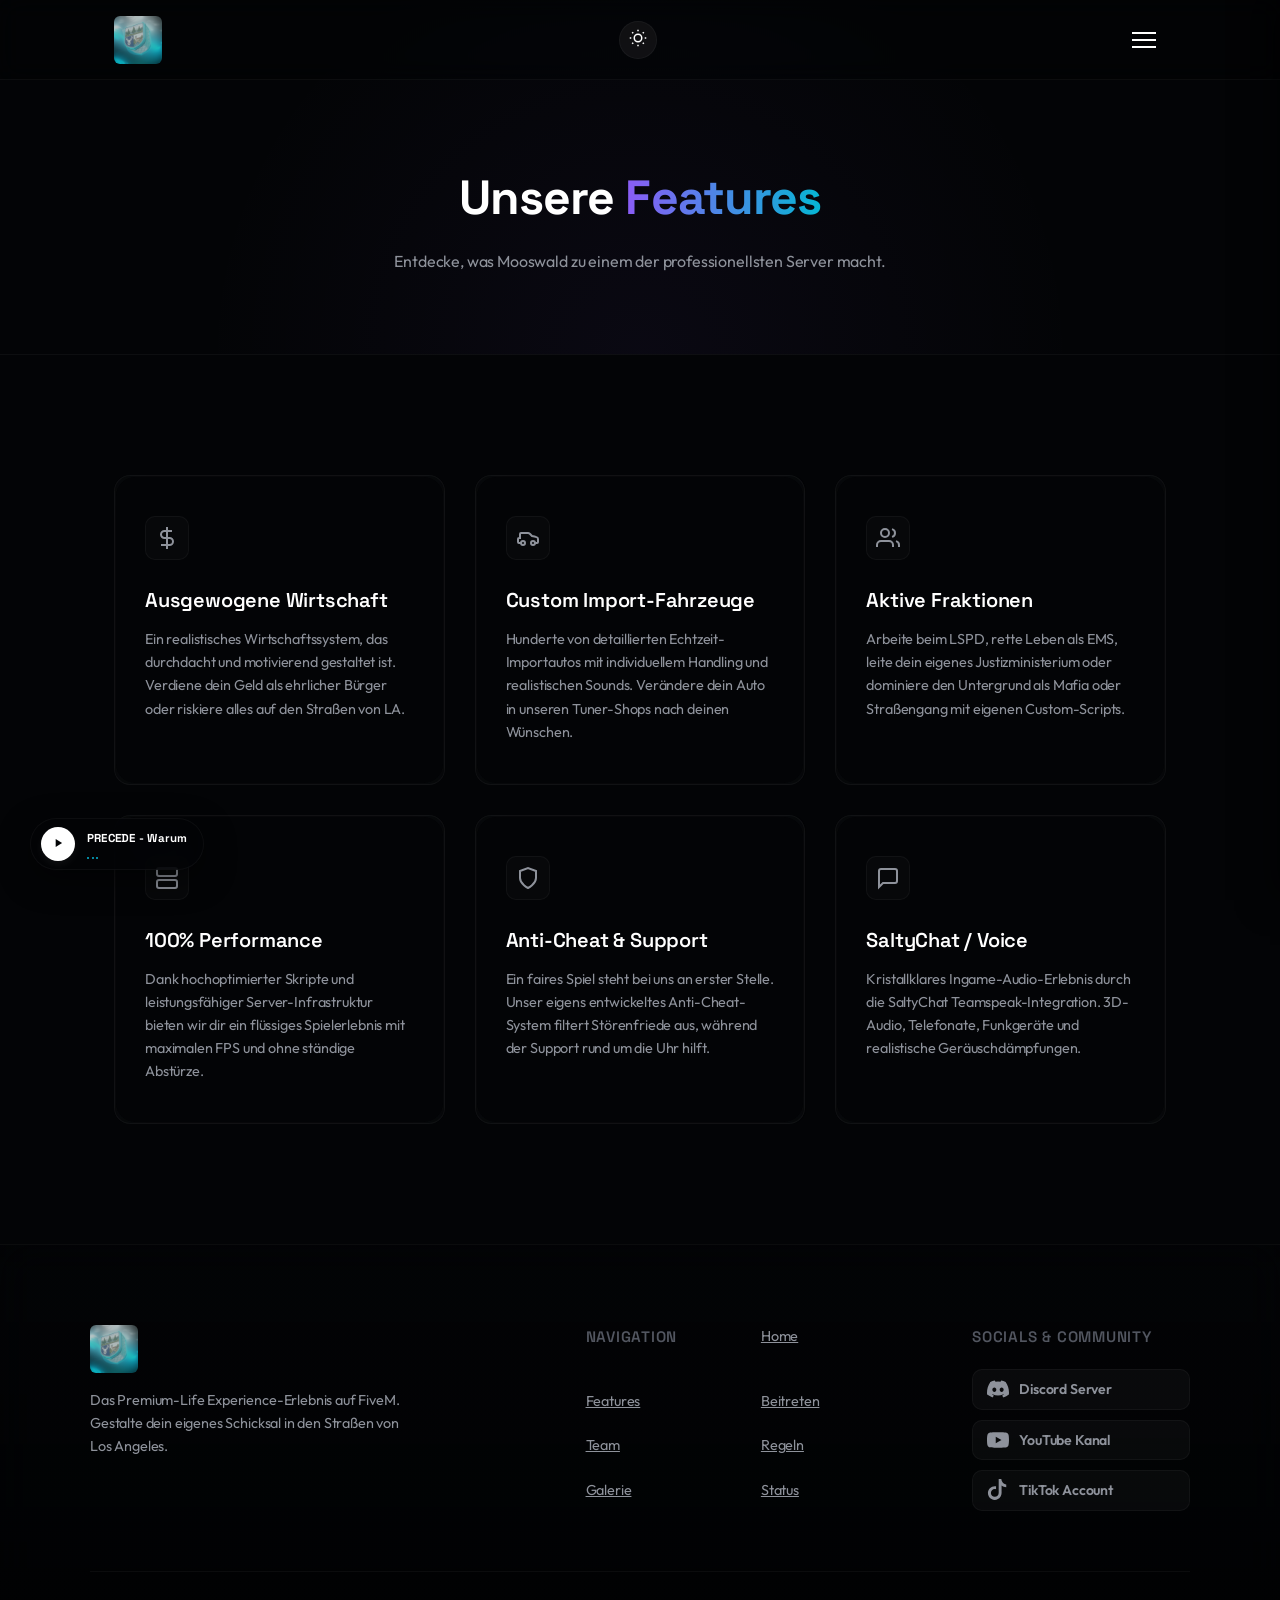
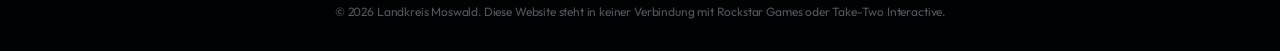
==== commit 9468a1e3: "intener upload logo" ====
--- a/features.html
+++ b/features.html
@@ -181,7 +181,7 @@
         <div class="footer-container">
             <div class="footer-brand">
                 <a href="index.html" class="logo-area">
-                    <img src="assets/logo.jpg?v=36" alt="LA Life Logo" class="nav-logo-full">
+                    <img src="assets/logo.png?v=36" alt="LA Life Logo" class="nav-logo-full">
                 </a>
                 <p>Das Premium-Life Experience-Erlebnis auf FiveM. Gestalte dein eigenes Schicksal in den Straßen von Los Angeles.</p>
             </div>
--- a/style.css
+++ b/style.css
@@ -1,22 +1,21 @@
 /* ==========================================================================
-   DESIGN SYSTEM (ULTRA-MINIMAL & CLEAN) - ANGEPASST AN LOGO
+   DESIGN SYSTEM (ULTRA-MINIMAL & CLEAN)
    ========================================================================== */
 :root {
     --bg-color: #030406;
     --bg-card: rgba(255, 255, 255, 0.02);
     --bg-card-hover: rgba(255, 255, 255, 0.04);
     --border-color: rgba(255, 255, 255, 0.04);
-    --border-hover: rgba(6, 182, 212, 0.2);
+    --border-hover: rgba(255, 255, 255, 0.12);
     
     --text-primary: #ffffff;
     --text-secondary: #8e929b;
     --text-muted: #525660;
     
-    /* Ersetzt Violett durch passende Türkis-/Blautöne aus dem Logo */
-    --accent-purple: #0ea5e9; /* Ähnlich zum Blau im Wappen (Hirsch-Feld) */
-    --accent-cyan: #06b6d4;   /* Helleres Cyan passend zum Rand/Glow */
-    --accent-gradient: linear-gradient(135deg, #0ea5e9 0%, #06b6d4 100%);
-    --accent-glow: radial-gradient(circle, rgba(6, 182, 212, 0.15) 0%, rgba(14, 165, 233, 0) 70%);
+    --accent-purple: #8b5cf6;
+    --accent-cyan: #06b6d4;
+    --accent-gradient: linear-gradient(135deg, #8b5cf6 0%, #06b6d4 100%);
+    --accent-glow: radial-gradient(circle, rgba(139, 92, 246, 0.15) 0%, rgba(6, 182, 212, 0) 70%);
     
     --font-heading: 'Space Grotesk', sans-serif;
     --font-body: 'Outfit', sans-serif;
@@ -105,7 +104,7 @@
 }
 
 .gradient-text {
-    background: linear-gradient(90deg, #0ea5e9 0%, #06b6d4 50%, #0ea5e9 100%);
+    background: linear-gradient(90deg, #8b5cf6 0%, #06b6d4 50%, #8b5cf6 100%);
     background-size: 200% auto;
     -webkit-background-clip: text;
     -webkit-text-fill-color: transparent;
@@ -130,7 +129,7 @@
     justify-content: center;
     gap: 8px;
     padding: 12px 28px;
-    border-radius: 30px;
+    border-radius: 30px; /* Modern Pill Shape */
     font-size: 0.95rem;
     font-weight: 600;
     cursor: pointer;
@@ -221,7 +220,7 @@
     letter-spacing: -0.01em;
 }
 
-/* Navigation Drawer */
+/* Navigation Drawer (PC & Mobile Hamburger Menu) */
 .nav-menu {
     position: fixed;
     top: 0;
@@ -247,11 +246,12 @@
     right: 0;
 }
 
+/* Glowing background orb drifting inside the drawer menu */
 .nav-menu-glow-orb {
     position: absolute;
     width: 250px;
     height: 250px;
-    background: radial-gradient(circle, rgba(6, 182, 212, 0.12) 0%, rgba(14, 165, 233, 0) 70%);
+    background: radial-gradient(circle, rgba(139, 92, 246, 0.12) 0%, rgba(6, 182, 212, 0) 70%);
     border-radius: 50%;
     pointer-events: none;
     animation: driftOrb 12s ease-in-out infinite alternate;
@@ -264,6 +264,7 @@
     100% { top: 40%; left: 10%; transform: scale(0.9); }
 }
 
+/* Drawer Top Header Area with Image */
 .nav-menu-header {
     position: relative;
     width: 100%;
@@ -294,6 +295,7 @@
     background: linear-gradient(to bottom, rgba(3, 4, 6, 0.1) 0%, rgba(3, 4, 6, 0.95) 100%);
 }
 
+/* Drawer Links */
 .nav-menu-links {
     display: flex;
     flex-direction: column;
@@ -339,6 +341,7 @@
     transform-origin: left;
 }
 
+/* Drawer Footer with Discord Button */
 .nav-menu-footer {
     padding: 30px;
     border-top: 1px solid rgba(255, 255, 255, 0.02);
@@ -356,7 +359,7 @@
     width: 100%;
     padding: 14px 24px;
     border-radius: 30px;
-    background: #5865F2;
+    background: #5865F2; /* Discord blue */
     color: #ffffff;
     font-size: 0.95rem;
     font-weight: 700;
@@ -372,6 +375,15 @@
     box-shadow: 0 8px 25px rgba(88, 101, 242, 0.5);
 }
 
+.nav-btn-discord-blue svg {
+    transition: transform 0.3s ease;
+}
+
+.nav-btn-discord-blue:hover svg {
+    transform: rotate(-10deg) scale(1.15);
+}
+
+/* Hamburger Toggle Button (Always visible on all screen sizes) */
 .nav-toggle {
     display: flex;
     flex-direction: column;
@@ -389,6 +401,7 @@
     transition: var(--transition);
 }
 
+/* Hamburger transition to X on active drawer */
 .nav-toggle.active .bar:nth-child(1) {
     transform: rotate(45deg) translate(5px, 5px);
 }
@@ -437,6 +450,7 @@
     z-index: 2;
 }
 
+/* Glowing ambient spheres */
 .ambient-glow {
     position: absolute;
     border-radius: 50%;
@@ -498,6 +512,7 @@
     align-items: center;
 }
 
+/* Page Load Animation for Hero elements */
 @keyframes fadeInUp {
     from {
         opacity: 0;
@@ -581,7 +596,7 @@
     justify-content: center;
 }
 
-/* Scroll down Indicator */
+/* Mouse Scroll down Indicator */
 .scroll-down {
     position: absolute;
     bottom: 40px;
@@ -654,6 +669,8 @@
     overflow: hidden;
     backdrop-filter: blur(20px);
 }
+
+
 
 .feature-icon {
     width: 44px;
@@ -800,6 +817,8 @@
     backdrop-filter: blur(20px);
 }
 
+
+
 .avatar-container {
     position: relative;
     width: 80px;
@@ -830,15 +849,26 @@
     width: 18px;
     height: 18px;
     border-radius: 50%;
-    border: 3px solid #06070a;
+    border: 3px solid #06070a; /* card hover dark bg approximation */
     z-index: 3;
     transition: var(--transition);
 }
 
-.status-badge.online { background-color: #23a55a; }
-.status-badge.idle { background-color: #f0b232; }
-.status-badge.dnd { background-color: #f23f43; }
-.status-badge.offline { background-color: #80848e; }
+.status-badge.online {
+    background-color: #23a55a;
+}
+
+.status-badge.idle {
+    background-color: #f0b232;
+}
+
+.status-badge.dnd {
+    background-color: #f23f43;
+}
+
+.status-badge.offline {
+    background-color: #80848e;
+}
 
 .avatar-glow {
     position: absolute;
@@ -877,9 +907,20 @@
     margin-bottom: 16px;
 }
 
-.role-leader { background: rgba(239, 68, 68, 0.06); color: #ef4444; }
-.role-headadmin { background: rgba(59, 130, 246, 0.06); color: #3b82f6; }
-.role-mod { background: rgba(6, 182, 212, 0.06); color: #06b6d4; }
+.role-leader {
+    background: rgba(239, 68, 68, 0.06);
+    color: #ef4444;
+}
+
+.role-headadmin {
+    background: rgba(59, 130, 246, 0.06);
+    color: #3b82f6;
+}
+
+.role-mod {
+    background: rgba(139, 92, 246, 0.06);
+    color: #8b5cf6;
+}
 
 .team-card p {
     color: var(--text-secondary);
@@ -1028,6 +1069,8 @@
 .highlight-item:hover::before {
     opacity: 1;
 }
+
+
 
 .highlight-num {
     font-family: var(--font-heading);
@@ -1087,25 +1130,62 @@
    RESPONSIVE LAYOUTS
    ========================================================================== */
 @media (max-width: 992px) {
-    .hero-title { font-size: 2.85rem; }
-    .footer-container { grid-template-columns: 1fr 1fr; gap: 40px; }
-    .footer-brand { grid-column: span 2; }
-}
-
+    .hero-title {
+        font-size: 2.85rem;
+    }
+    .footer-container {
+        grid-template-columns: 1fr 1fr;
+        gap: 40px;
+    }
+    .footer-brand {
+        grid-column: span 2;
+    }
+}
 @media (max-width: 768px) {
-    .nav-menu { width: 100%; right: -100%; border-left: none; }
-    .nav-menu.active { right: 0; }
-    .hero-section { min-height: 90vh; }
-    .hero-title { font-size: 2.4rem; }
-    .section-title { font-size: 1.85rem; }
-    .footer-container { grid-template-columns: 1fr; gap: 30px; }
-    .footer-brand { grid-column: span 1; }
-}
+    .nav-menu {
+        width: 100%;
+        right: -100%;
+        border-left: none;
+    }
+    
+    .nav-menu.active {
+        right: 0;
+    }
+    
+    .hero-section {
+        min-height: 90vh;
+    }
+    
+    .hero-title {
+        font-size: 2.4rem;
+    }
+    
+    .section-title {
+        font-size: 1.85rem;
+    }
+    
+    .footer-container {
+        grid-template-columns: 1fr;
+        gap: 30px;
+    }
+    
+    .footer-brand {
+        grid-column: span 1;
+    }
+}
+
 
 @media (max-width: 480px) {
-    .hero-title { font-size: 2rem; }
-    .hero-buttons { flex-direction: column; width: 100%; }
-    .btn { width: 100%; }
+    .hero-title {
+        font-size: 2rem;
+    }
+    .hero-buttons {
+        flex-direction: column;
+        width: 100%;
+    }
+    .btn {
+        width: 100%;
+    }
 }
 
 /* ==========================================================================
@@ -1176,7 +1256,10 @@
         width: 100%;
         margin-top: 40px;
     }
-    .status-divider { width: 100%; height: 1px; }
+    .status-divider {
+        width: 100%;
+        height: 1px;
+    }
 }
 
 /* ==========================================================================
@@ -1193,6 +1276,7 @@
     transform: translateY(0);
 }
 
+/* Staggered load/scroll animation delays */
 .features-grid .feature-card:nth-child(1) { transition-delay: 0.05s; }
 .features-grid .feature-card:nth-child(2) { transition-delay: 0.1s; }
 .features-grid .feature-card:nth-child(3) { transition-delay: 0.15s; }
@@ -1209,12 +1293,29 @@
 .team-grid .team-card:nth-child(3) { transition-delay: 0.15s; }
 .team-grid .team-card:nth-child(4) { transition-delay: 0.2s; }
 
+/* Breathing gradient text glow */
 @keyframes textGlow {
-    0% { filter: drop-shadow(0 0 10px rgba(14, 165, 233, 0.15)); }
+    0% { filter: drop-shadow(0 0 10px rgba(139, 92, 246, 0.15)); }
     50% { filter: drop-shadow(0 0 20px rgba(6, 182, 212, 0.3)); }
-    100% { filter: drop-shadow(0 0 10px rgba(14, 165, 233, 0.15)); }
-}
-
+    100% { filter: drop-shadow(0 0 10px rgba(139, 92, 246, 0.15)); }
+}
+
+.gradient-text {
+    background: linear-gradient(90deg, #8b5cf6 0%, #06b6d4 50%, #8b5cf6 100%);
+    background-size: 200% auto;
+    -webkit-background-clip: text;
+    -webkit-text-fill-color: transparent;
+    display: inline-block;
+    animation: textGradient 6s linear infinite;
+}
+
+@keyframes textGradient {
+    0% { background-position: 0% 50%; }
+    50% { background-position: 100% 50%; }
+    100% { background-position: 0% 50%; }
+}
+
+/* Button Icon Slide */
 .btn-primary svg {
     transition: transform 0.3s cubic-bezier(0.25, 0.8, 0.25, 1);
 }
@@ -1223,6 +1324,7 @@
     transform: translateX(4px);
 }
 
+/* Team Avatar Glow Breath */
 @keyframes glowBreath {
     0% { transform: scale(1); opacity: 0.15; }
     50% { transform: scale(1.06); opacity: 0.25; }
@@ -1240,7 +1342,7 @@
     position: relative;
     padding: 160px 24px 80px;
     text-align: center;
-    background: radial-gradient(circle at 50% 100%, rgba(6, 182, 212, 0.05) 0%, transparent 60%);
+    background: radial-gradient(circle at 50% 100%, rgba(139, 92, 246, 0.05) 0%, transparent 60%);
     border-bottom: 1px solid var(--border-color);
 }
 
@@ -1280,6 +1382,8 @@
     -webkit-backdrop-filter: blur(20px);
 }
 
+
+
 .accordion-header {
     padding: 20px 24px;
     display: flex;
@@ -1304,4 +1408,2333 @@
 
 .accordion-item.active .accordion-icon {
     transform: rotate(45deg);
+}
+
+.accordion-content {
+    max-height: 0;
+    overflow: hidden;
+    transition: max-height 0.4s cubic-bezier(0.16, 1, 0.3, 1), padding 0.4s;
+    padding: 0 24px;
+    color: var(--text-secondary);
+    font-size: 0.95rem;
+    line-height: 1.7;
+}
+
+.accordion-item.active .accordion-content {
+    padding-bottom: 24px;
+}
+
+.accordion-content p {
+    margin-bottom: 12px;
+}
+
+.accordion-content ul {
+    list-style: none;
+    padding-left: 12px;
+}
+
+.accordion-content li {
+    margin-bottom: 8px;
+    position: relative;
+    padding-left: 16px;
+}
+
+.accordion-content li::before {
+    content: '•';
+    position: absolute;
+    left: 0;
+    color: var(--accent-purple);
+}
+
+/* ==========================================================================
+   GALLERY STYLING
+   ========================================================================== */
+.gallery-grid {
+    display: grid;
+    grid-template-columns: repeat(auto-fill, minmax(320px, 1fr));
+    gap: 30px;
+    margin-top: 40px;
+}
+
+.gallery-item {
+    position: relative;
+    border-radius: 16px;
+    overflow: hidden;
+    border: 1px solid var(--border-color);
+    aspect-ratio: 16/9;
+    cursor: pointer;
+    transition: var(--transition);
+}
+
+.gallery-item img {
+    width: 100%;
+    height: 100%;
+    object-fit: cover;
+    transition: transform 0.6s cubic-bezier(0.16, 1, 0.3, 1);
+}
+
+.gallery-overlay {
+    position: absolute;
+    top: 0;
+    left: 0;
+    width: 100%;
+    height: 100%;
+    background: linear-gradient(0deg, rgba(3, 4, 6, 0.8) 0%, rgba(3, 4, 6, 0.2) 60%);
+    opacity: 0;
+    display: flex;
+    align-items: flex-end;
+    padding: 24px;
+    transition: opacity 0.3s;
+}
+
+.gallery-info h3 {
+    font-family: var(--font-heading);
+    font-size: 1.15rem;
+    font-weight: 600;
+    transform: translateY(10px);
+    transition: transform 0.4s cubic-bezier(0.16, 1, 0.3, 1);
+    color: var(--text-primary);
+}
+
+.gallery-item:hover {
+    border-color: var(--border-hover);
+    transform: translateY(-4px);
+}
+
+.gallery-item:hover img {
+    transform: scale(1.05);
+}
+
+.gallery-item:hover .gallery-overlay {
+    opacity: 1;
+}
+
+.gallery-item:hover .gallery-info h3 {
+    transform: translateY(0);
+}
+
+/* Lightbox Modal */
+.lightbox {
+    position: fixed;
+    top: 0;
+    left: 0;
+    width: 100%;
+    height: 100%;
+    background: rgba(3, 4, 6, 0.95);
+    backdrop-filter: blur(20px);
+    z-index: 3000;
+    display: none;
+    align-items: center;
+    justify-content: center;
+    padding: 24px;
+    cursor: zoom-out;
+}
+
+.lightbox-content {
+    max-width: 90%;
+    max-height: 85%;
+    border-radius: 12px;
+    border: 1px solid var(--border-color);
+    box-shadow: 0 25px 50px -12px rgba(0, 0, 0, 0.5);
+    transform: scale(0.95);
+    transition: transform 0.4s cubic-bezier(0.16, 1, 0.3, 1);
+    cursor: default;
+}
+
+.lightbox.active {
+    display: flex;
+}
+
+.lightbox.active .lightbox-content {
+    transform: scale(1);
+}
+
+.lightbox-close {
+    position: absolute;
+    top: 30px;
+    right: 30px;
+    width: 44px;
+    height: 44px;
+    background: rgba(255, 255, 255, 0.02);
+    border: 1px solid var(--border-color);
+    border-radius: 50%;
+    display: flex;
+    align-items: center;
+    justify-content: center;
+    color: var(--text-primary);
+    cursor: pointer;
+    font-size: 1.5rem;
+    transition: var(--transition);
+}
+
+.lightbox-close:hover {
+    background: var(--text-primary);
+    color: var(--bg-color);
+    border-color: var(--text-primary);
+}
+
+/* ==========================================================================
+   SHOP PREISKARTEN
+   ========================================================================== */
+.shop-grid {
+    display: grid;
+    grid-template-columns: repeat(auto-fit, minmax(280px, 1fr));
+    gap: 30px;
+    margin-top: 40px;
+}
+
+.shop-card {
+    background: var(--bg-card);
+    border: 1px solid var(--border-color);
+    border-radius: 16px;
+    padding: 40px 30px;
+    text-align: center;
+    transition: var(--transition);
+    position: relative;
+    overflow: hidden;
+    backdrop-filter: blur(20px);
+    -webkit-backdrop-filter: blur(20px);
+}
+
+.shop-card:hover {
+    transform: translateY(-6px);
+    border-color: var(--border-hover);
+    background: var(--bg-card-hover);
+}
+
+.shop-card.featured {
+    border-color: var(--accent-purple);
+    background: rgba(139, 92, 246, 0.02);
+}
+
+.shop-card.featured::before {
+    content: 'Beliebt';
+    position: absolute;
+    top: 20px;
+    right: -30px;
+    background: var(--accent-gradient);
+    color: var(--bg-color);
+    font-size: 0.75rem;
+    font-weight: 700;
+    padding: 4px 30px;
+    transform: rotate(45deg);
+    text-transform: uppercase;
+    letter-spacing: 0.1em;
+}
+
+.shop-card h3 {
+    font-family: var(--font-heading);
+    font-size: 1.35rem;
+    font-weight: 700;
+    margin-bottom: 8px;
+}
+
+.price {
+    font-family: var(--font-heading);
+    font-size: 2.25rem;
+    font-weight: 700;
+    color: var(--text-primary);
+    margin: 20px 0;
+}
+
+.price span {
+    font-size: 0.95rem;
+    color: var(--text-secondary);
+    font-weight: 400;
+}
+
+.shop-perks {
+    list-style: none;
+    margin: 30px 0;
+    text-align: left;
+    display: flex;
+    flex-direction: column;
+    gap: 12px;
+}
+
+.shop-perks li {
+    font-size: 0.9rem;
+    color: var(--text-secondary);
+    display: flex;
+    align-items: center;
+    gap: 10px;
+}
+
+.shop-perks li svg {
+    color: var(--accent-cyan);
+    flex-shrink: 0;
+}
+
+.shop-card.featured .shop-perks .li svg {
+    color: var(--accent-purple);
+}
+
+/* ==========================================================================
+   NAVBAR FULL-LOGO STYLING
+   ========================================================================== */
+.nav-logo-full {
+    height: 48px;
+    width: auto;
+    border-radius: 6px;
+    object-fit: contain;
+    transition: var(--transition);
+}
+
+.nav-logo-full:hover {
+    transform: scale(1.05);
+    filter: drop-shadow(0 0 8px rgba(139, 92, 246, 0.3));
+}
+
+/* ==========================================================================
+   STATUS DASHBOARD STYLING
+   ========================================================================== */
+.status-grid {
+    display: grid;
+    grid-template-columns: 1fr;
+    gap: 40px;
+    max-width: var(--max-width);
+    margin: 0 auto 80px;
+}
+
+@media (min-width: 993px) {
+    .status-grid {
+        grid-template-columns: 1fr 1fr;
+    }
+}
+
+.status-card-large {
+    background: var(--bg-card);
+    border: 1px solid var(--border-color);
+    border-radius: 20px;
+    padding: 40px;
+    backdrop-filter: blur(24px);
+    -webkit-backdrop-filter: blur(24px);
+    box-shadow: 0 20px 50px rgba(0, 0, 0, 0.3);
+    display: flex;
+    flex-direction: column;
+    gap: 30px;
+}
+
+.card-status-header {
+    display: flex;
+    justify-content: space-between;
+    align-items: flex-start;
+    gap: 20px;
+    border-bottom: 1px solid var(--border-color);
+    padding-bottom: 24px;
+}
+
+.server-title-group h2 {
+    font-family: var(--font-heading);
+    font-size: 1.4rem;
+    font-weight: 700;
+    color: var(--text-primary);
+    margin-top: 8px;
+}
+
+.server-badge {
+    font-size: 0.75rem;
+    font-weight: 700;
+    padding: 4px 10px;
+    border-radius: 4px;
+    letter-spacing: 0.05em;
+}
+
+.main-badge {
+    background: rgba(6, 182, 212, 0.1);
+    color: var(--accent-cyan);
+    border: 1px solid rgba(6, 182, 212, 0.2);
+}
+
+.test-badge {
+    background: rgba(139, 92, 246, 0.1);
+    color: var(--accent-purple);
+    border: 1px solid rgba(139, 92, 246, 0.2);
+}
+
+.status-indicator-badge {
+    display: flex;
+    align-items: center;
+    gap: 8px;
+    padding: 6px 14px;
+    border-radius: 30px;
+    font-size: 0.85rem;
+    font-weight: 600;
+    background: rgba(255, 255, 255, 0.02);
+    border: 1px solid var(--border-color);
+    white-space: nowrap;
+}
+
+.indicator-dot {
+    width: 8px;
+    height: 8px;
+    border-radius: 50%;
+    display: inline-block;
+}
+
+.indicator-dot.online {
+    background-color: var(--accent-green);
+    box-shadow: 0 0 10px var(--accent-green);
+}
+
+.indicator-dot.offline {
+    background-color: #ef4444;
+    box-shadow: 0 0 10px #ef4444;
+}
+
+.indicator-dot.loading {
+    background-color: #f59e0b;
+    box-shadow: 0 0 10px #f59e0b;
+    animation: statusPulse 1.5s infinite;
+}
+
+@keyframes statusPulse {
+    0% { opacity: 0.4; }
+    50% { opacity: 1; }
+    100% { opacity: 0.4; }
+}
+
+.status-meta-grid {
+    display: grid;
+    grid-template-columns: repeat(auto-fit, minmax(130px, 1fr));
+    gap: 20px;
+}
+
+.meta-item {
+    background: rgba(255, 255, 255, 0.01);
+    border: 1px solid rgba(255, 255, 255, 0.03);
+    border-radius: 12px;
+    padding: 16px;
+    display: flex;
+    flex-direction: column;
+    gap: 6px;
+}
+
+.meta-label {
+    font-size: 0.7rem;
+    color: var(--text-muted);
+    text-transform: uppercase;
+    letter-spacing: 0.05em;
+}
+
+.meta-value {
+    font-size: 0.9rem;
+    color: var(--text-primary);
+    font-weight: 600;
+    overflow: hidden;
+    text-overflow: ellipsis;
+    white-space: nowrap;
+}
+
+.copyable-ip {
+    cursor: pointer;
+    transition: var(--transition);
+}
+
+.copyable-ip:hover {
+    color: var(--text-primary);
+    text-decoration: underline;
+}
+
+.players-list-section {
+    border-top: 1px solid var(--border-color);
+    padding-top: 24px;
+}
+
+.list-header {
+    display: flex;
+    justify-content: space-between;
+    align-items: center;
+    margin-bottom: 20px;
+    gap: 16px;
+    flex-wrap: wrap;
+}
+
+.list-header h3 {
+    font-family: var(--font-heading);
+    font-size: 1.1rem;
+    font-weight: 600;
+    color: var(--text-primary);
+}
+
+.search-box {
+    position: relative;
+    width: 100%;
+    max-width: 200px;
+}
+
+.search-box input {
+    width: 100%;
+    background: rgba(255, 255, 255, 0.02);
+    border: 1px solid var(--border-color);
+    border-radius: 30px;
+    padding: 8px 35px 8px 15px;
+    color: var(--text-primary);
+    font-size: 0.8rem;
+    font-family: var(--font-body);
+    transition: var(--transition);
+}
+
+.search-box input:focus {
+    outline: none;
+    border-color: var(--border-hover);
+    background: rgba(255, 255, 255, 0.05);
+}
+
+.search-box svg {
+    position: absolute;
+    right: 12px;
+    top: 50%;
+    transform: translateY(-50%);
+    color: var(--text-muted);
+    pointer-events: none;
+}
+
+.table-container {
+    max-height: 280px;
+    overflow-y: auto;
+    border: 1px solid var(--border-color);
+    border-radius: 12px;
+    background: rgba(0, 0, 0, 0.2);
+}
+
+.players-table {
+    width: 100%;
+    border-collapse: collapse;
+    text-align: left;
+}
+
+.players-table th {
+    background: rgba(255, 255, 255, 0.02);
+    border-bottom: 1px solid var(--border-color);
+    padding: 12px 16px;
+    font-family: var(--font-heading);
+    font-size: 0.75rem;
+    font-weight: 700;
+    color: var(--text-muted);
+    text-transform: uppercase;
+    letter-spacing: 0.05em;
+    position: sticky;
+    top: 0;
+    z-index: 2;
+    backdrop-filter: blur(10px);
+    -webkit-backdrop-filter: blur(10px);
+}
+
+.players-table td {
+    padding: 10px 16px;
+    border-bottom: 1px solid rgba(255, 255, 255, 0.02);
+    font-size: 0.85rem;
+    color: var(--text-secondary);
+}
+
+.players-table tr:last-child td {
+    border-bottom: none;
+}
+
+.players-table tr:hover td {
+    background: rgba(255, 255, 255, 0.01);
+    color: var(--text-primary);
+}
+
+.table-info-msg {
+    text-align: center;
+    color: var(--text-muted) !important;
+    padding: 30px !important;
+    font-style: italic;
+}
+
+/* ==========================================================================
+   RADIAL PROGRESS RING STYLING
+   ========================================================================== */
+.card-visual-center {
+    display: flex;
+    justify-content: center;
+    align-items: center;
+    padding: 20px 0;
+}
+
+.radial-progress-container {
+    position: relative;
+    width: 140px;
+    height: 140px;
+    display: flex;
+    justify-content: center;
+    align-items: center;
+}
+
+.radial-ring {
+    width: 100%;
+    height: 100%;
+    transform: rotate(-90deg);
+}
+
+.ring-bg {
+    fill: none;
+    stroke: rgba(255, 255, 255, 0.03);
+    stroke-width: 8px;
+}
+
+.ring-fill {
+    fill: none;
+    stroke-width: 8px;
+    stroke-linecap: round;
+    stroke-dasharray: 314.16;
+    stroke-dashoffset: 314.16;
+    transition: stroke-dashoffset 1s ease-in-out;
+}
+
+.main-fill {
+    stroke: var(--accent-cyan);
+    filter: drop-shadow(0 0 6px var(--accent-cyan));
+}
+
+.test-fill {
+    stroke: var(--accent-purple);
+    filter: drop-shadow(0 0 6px var(--accent-purple));
+}
+
+.radial-text {
+    position: absolute;
+    display: flex;
+    flex-direction: column;
+    align-items: center;
+    justify-content: center;
+    text-align: center;
+}
+
+.radial-players {
+    font-family: var(--font-heading);
+    font-size: 1.4rem;
+    font-weight: 800;
+    color: var(--text-primary);
+    line-height: 1;
+}
+
+.radial-label {
+    font-size: 0.7rem;
+    color: var(--text-muted);
+    text-transform: uppercase;
+    letter-spacing: 0.1em;
+    margin-top: 4px;
+}
+
+/* ==========================================================================
+   ANIMATED CANVAS BACKGROUND
+   ========================================================================== */
+#status-bg-canvas {
+    position: fixed;
+    top: 0;
+    left: 0;
+    width: 100vw;
+    height: 100vh;
+    z-index: -2;
+    pointer-events: none;
+    opacity: 0.5;
+}
+
+.status-page-bg {
+    position: fixed;
+    top: 0;
+    left: 0;
+    width: 100vw;
+    height: 100vh;
+    background: linear-gradient(rgba(3, 4, 6, 0.88), rgba(3, 4, 6, 0.94)), url('assets/hero_background.jpg') no-repeat center center;
+    background-size: cover;
+    background-attachment: fixed;
+    z-index: -3;
+    opacity: 0.75;
+}
+
+/* ==========================================================================
+   PREMIUM DYNAMIC ANIMATIONS
+   ========================================================================== */
+@keyframes float {
+    0% { transform: translateY(0); }
+    50% { transform: translateY(-8px); }
+    100% { transform: translateY(0); }
+}
+
+@keyframes slowRotate {
+    0% { transform: rotate(0deg); }
+    100% { transform: rotate(360deg); }
+}
+
+@keyframes pulseGlow {
+    0% { box-shadow: 0 0 10px rgba(6, 182, 212, 0.15); }
+    50% { box-shadow: 0 0 25px rgba(6, 182, 212, 0.35); }
+    100% { box-shadow: 0 0 10px rgba(6, 182, 212, 0.15); }
+}
+
+.float-item {
+    animation: float 6s ease-in-out infinite;
+}
+
+.float-item-delay-1 {
+    animation: float 6s ease-in-out infinite;
+    animation-delay: 1.5s;
+}
+
+.float-item-delay-2 {
+    animation: float 6s ease-in-out infinite;
+    animation-delay: 3s;
+}
+
+.rotate-item {
+    animation: slowRotate 25s linear infinite;
+}
+
+.pulse-glow {
+    animation: pulseGlow 4s ease-in-out infinite;
+}
+
+/* ==========================================================================
+   INTERACTIVE PAGE LOADER
+   ========================================================================== */
+.page-loader {
+    position: fixed;
+    top: 0;
+    left: 0;
+    width: 100vw;
+    height: 100vh;
+    background: #030406;
+    z-index: 9999;
+    display: flex;
+    justify-content: center;
+    align-items: center;
+    transition: opacity 0.6s cubic-bezier(0.25, 0.8, 0.25, 1), transform 0.6s cubic-bezier(0.85, 0, 0.15, 1);
+}
+
+.page-loader.fade-out {
+    opacity: 0;
+    transform: translateY(-100%);
+    pointer-events: none;
+}
+
+.loader-content {
+    display: flex;
+    flex-direction: column;
+    align-items: center;
+    gap: 24px;
+}
+
+.loader-logo-container {
+    position: relative;
+    width: 100px;
+    height: 100px;
+}
+
+.loader-logo {
+    width: 100%;
+    height: 100%;
+    border-radius: 50%;
+    border: 2px solid rgba(255, 255, 255, 0.05);
+    object-fit: cover;
+    animation: logoPulse 2s ease-in-out infinite;
+}
+
+.loader-spinner {
+    position: absolute;
+    top: -5px;
+    left: -5px;
+    right: -5px;
+    bottom: -5px;
+    border: 3px solid transparent;
+    border-top-color: var(--accent-cyan);
+    border-bottom-color: var(--accent-purple);
+    border-radius: 50%;
+    animation: spin 1.2s cubic-bezier(0.5, 0, 0.5, 1) infinite;
+}
+
+@keyframes spin {
+    0% { transform: rotate(0deg); }
+    100% { transform: rotate(360deg); }
+}
+
+@keyframes logoPulse {
+    0%, 100% { transform: scale(0.95); filter: drop-shadow(0 0 10px rgba(6, 182, 212, 0.2)); }
+    50% { transform: scale(1.05); filter: drop-shadow(0 0 25px rgba(139, 92, 246, 0.4)); }
+}
+
+/* ==========================================================================
+   GLOWING CONIC CARD BORDERS
+   ========================================================================== */
+.glow-border-card {
+    position: relative;
+    background: rgba(3, 4, 6, 0.7);
+    border-radius: 16px;
+    z-index: 1;
+    overflow: hidden;
+    padding: 24px;
+    border: 1px solid rgba(255, 255, 255, 0.03);
+    transition: border-color 0.3s ease, box-shadow 0.3s ease, transform 0.3s cubic-bezier(0.25, 0.8, 0.25, 1);
+}
+
+.glow-border-card::before {
+    content: '';
+    position: absolute;
+    top: -50%;
+    left: -50%;
+    width: 200%;
+    height: 200%;
+    background: conic-gradient(from 0deg, transparent 35%, var(--accent-cyan) 45%, var(--accent-purple) 55%, transparent 65%);
+    animation: borderRotate 5s linear infinite;
+    z-index: -2;
+    opacity: 0;
+    transition: opacity 0.5s ease;
+}
+
+.glow-border-card::after {
+    content: '';
+    position: absolute;
+    top: 1px;
+    left: 1px;
+    right: 1px;
+    bottom: 1px;
+    background: rgba(13, 14, 18, 0.98);
+    border-radius: 15px;
+    z-index: -1;
+}
+
+.glow-border-card:hover::before {
+    opacity: 1;
+}
+
+.glow-border-card:hover {
+    border-color: transparent;
+    box-shadow: 0 15px 35px rgba(6, 182, 212, 0.2);
+    transform: translateY(-8px);
+}
+
+@keyframes borderRotate {
+    0% { transform: rotate(0deg); }
+    100% { transform: rotate(360deg); }
+}
+
+/* ==========================================================================
+   DYNAMIC MOUSE-TRACKING SPOTLIGHT GLOWS & BORDERS
+   ========================================================================== */
+.feature-card, .team-card, .status-card-large, .highlight-item, .accordion-item, .script-card {
+    position: relative !important;
+    z-index: 1 !important;
+    overflow: hidden !important;
+    border: 1px solid var(--border-color) !important;
+    transition: transform 0.4s cubic-bezier(0.25, 0.8, 0.25, 1), border-color 0.4s, box-shadow 0.4s !important;
+}
+
+/* Spotlight glow moving with cursor */
+.feature-card::before, .team-card::before, .status-card-large::before, .highlight-item::before, .accordion-item::before, .script-card::before {
+    content: '' !important;
+    position: absolute !important;
+    top: 0 !important;
+    left: 0 !important;
+    width: 100% !important;
+    height: 100% !important;
+    background: radial-gradient(350px circle at var(--mouse-x, 50%) var(--mouse-y, 50%), rgba(6, 182, 212, 0.16) 0%, rgba(139, 92, 246, 0.06) 30%, transparent 60%) !important;
+    z-index: -1 !important;
+    opacity: 0 !important;
+    transition: opacity 0.4s ease !important;
+    pointer-events: none !important;
+    border-radius: inherit !important;
+}
+
+/* Conic border gradient rotation overlay */
+.feature-card::after, .team-card::after, .status-card-large::after, .highlight-item::after, .accordion-item::after, .script-card::after {
+    content: '' !important;
+    position: absolute !important;
+    top: -50% !important;
+    left: -50% !important;
+    width: 200% !important;
+    height: 200% !important;
+    background: conic-gradient(from 0deg, transparent 30%, var(--accent-cyan) 45%, var(--accent-purple) 55%, transparent 70%) !important;
+    animation: borderRotate 5s linear infinite !important;
+    z-index: -2 !important;
+    opacity: 0 !important;
+    transition: opacity 0.4s ease !important;
+    pointer-events: none !important;
+}
+
+/* Inner masking layers to mask center of rotating border, leaving 1px border visible */
+.feature-card-inner, .team-card-inner, .status-card-inner, .highlight-item-inner, .accordion-item-inner, .script-card-inner {
+    position: absolute !important;
+    top: 1px !important;
+    left: 1px !important;
+    right: 1px !important;
+    bottom: 1px !important;
+    background: var(--bg-color) !important; /* Rich deep black dark-mode matching */
+    border-radius: 19px !important;
+    z-index: -1 !important;
+    pointer-events: none !important;
+}
+
+.feature-card:hover::before, .team-card:hover::before, .status-card-large:hover::before, .highlight-item:hover::before, .accordion-item:hover::before, .script-card:hover::before,
+.feature-card:hover::after, .team-card:hover::after, .status-card-large:hover::after, .highlight-item:hover::after, .accordion-item:hover::after, .script-card:hover::after {
+    opacity: 1 !important;
+}
+
+.feature-card:hover, .team-card:hover, .status-card-large:hover, .highlight-item:hover, .accordion-item:hover, .script-card:hover {
+    border-color: transparent !important;
+    box-shadow: 0 15px 35px rgba(6, 182, 212, 0.22) !important;
+    transform: translateY(-8px) !important;
+}
+
+/* Inner mask tweaks for accordions */
+.accordion-item-inner {
+    border-radius: 11px !important;
+}
+
+/* ==========================================================================
+   FLOATING AUDIO PLAYER
+   ========================================================================== */
+.audio-player {
+    position: fixed;
+    bottom: 30px;
+    left: 30px;
+    background: rgba(3, 4, 6, 0.85);
+    backdrop-filter: blur(20px);
+    -webkit-backdrop-filter: blur(20px);
+    border: 1px solid var(--border-color);
+    padding: 8px 16px 8px 10px;
+    border-radius: 40px;
+    display: flex;
+    align-items: center;
+    gap: 12px;
+    z-index: 1000;
+    box-shadow: 0 10px 30px rgba(0, 0, 0, 0.5);
+    transition: transform 0.3s cubic-bezier(0.25, 0.8, 0.25, 1), border-color 0.3s, box-shadow 0.3s;
+}
+
+.audio-player:hover {
+    transform: translateY(-3px) scale(1.02);
+    box-shadow: 0 15px 35px rgba(6, 182, 212, 0.2);
+    border-color: rgba(6, 182, 212, 0.35);
+}
+
+.music-btn {
+    width: 34px;
+    height: 34px;
+    border-radius: 50%;
+    background: var(--text-primary);
+    color: var(--bg-color);
+    border: none;
+    display: flex;
+    align-items: center;
+    justify-content: center;
+    cursor: pointer;
+    transition: transform 0.3s cubic-bezier(0.25, 0.8, 0.25, 1), background 0.3s, color 0.3s;
+    box-shadow: 0 4px 10px rgba(255, 255, 255, 0.05);
+}
+
+.music-btn:hover {
+    transform: scale(1.1);
+    background: var(--accent-cyan);
+    color: #030406;
+}
+
+.music-info {
+    display: flex;
+    flex-direction: column;
+    gap: 2px;
+}
+
+.music-title {
+    font-size: 0.72rem;
+    font-weight: 700;
+    color: var(--text-primary);
+    white-space: nowrap;
+    letter-spacing: 0.02em;
+    font-family: var(--font-heading);
+}
+
+/* Animated Equalizer bars */
+.music-equalizer {
+    display: flex;
+    align-items: flex-end;
+    gap: 2.5px;
+    height: 10px;
+    width: fit-content;
+}
+
+.music-equalizer .bar {
+    width: 2px;
+    height: 2px;
+    background: var(--accent-cyan);
+    border-radius: 1px;
+    transition: height 0.2s ease;
+}
+
+.audio-player.playing .music-equalizer .bar {
+    animation: bounceEqualizer 1.2s ease infinite alternate;
+}
+
+.audio-player.playing .music-equalizer .bar:nth-child(1) { animation-delay: 0.1s; }
+.audio-player.playing .music-equalizer .bar:nth-child(2) { animation-delay: 0.4s; }
+.audio-player.playing .music-equalizer .bar:nth-child(3) { animation-delay: 0.2s; }
+
+@keyframes bounceEqualizer {
+    0% { height: 2px; }
+    100% { height: 10px; }
+}
+
+/* ==========================================================================
+   GLOBAL BUTTON HOVER ANIMATIONS (RICH & ALIVE)
+   ========================================================================== */
+.btn, .nav-btn-discord-blue, .music-btn, #copy-ip-btn, .nav-toggle {
+    transition: all 0.4s cubic-bezier(0.25, 0.8, 0.25, 1) !important;
+}
+
+.btn:hover, #copy-ip-btn:hover {
+    transform: translateY(-4px) scale(1.04) !important;
+    box-shadow: 0 12px 28px rgba(6, 182, 212, 0.25) !important;
+}
+
+.btn-primary:hover {
+    background: var(--accent-gradient) !important;
+    color: #ffffff !important;
+}
+
+.btn-secondary:hover {
+    background: rgba(255, 255, 255, 0.08) !important;
+    border-color: var(--accent-cyan) !important;
+    color: var(--text-primary) !important;
+}
+
+.nav-btn-discord-blue:hover {
+    transform: translateY(-4px) scale(1.03) !important;
+}
+
+/* ==========================================================================
+   LIGHT MODE & DYNAMIC AMBIENT MESH BACKGROUND
+   ========================================================================== */
+[data-theme="light"] {
+    --bg-color: #f8fafc;
+    --bg-card: rgba(255, 255, 255, 0.8);
+    --bg-card-hover: rgba(255, 255, 255, 0.95);
+    --text-primary: #0f172a;
+    --text-secondary: #475569;
+    --text-muted: #64748b;
+    --accent-purple: #7c3aed;
+    --accent-cyan: #0284c7;
+    --accent-gradient: linear-gradient(135deg, #7c3aed 0%, #0284c7 100%);
+    --border-color: rgba(15, 23, 42, 0.08);
+    --border-hover: rgba(15, 23, 42, 0.18);
+}
+
+body {
+    background-color: var(--bg-color);
+    color: var(--text-primary);
+    transition: background-color 0.4s ease, color 0.4s ease;
+}
+
+/* Global Ambient Mesh Orbs */
+.global-bg-glow {
+    position: fixed;
+    top: 0;
+    left: 0;
+    width: 100vw;
+    height: 100vh;
+    pointer-events: none;
+    z-index: -5;
+    overflow: hidden;
+}
+
+.glow-orb-1 {
+    position: absolute;
+    top: -10%;
+    left: 20%;
+    width: 600px;
+    height: 600px;
+    background: radial-gradient(circle, rgba(139, 92, 246, 0.14) 0%, transparent 70%);
+    border-radius: 50%;
+    filter: blur(90px);
+    animation: floatOrb1 20s ease-in-out infinite alternate;
+}
+
+.glow-orb-2 {
+    position: absolute;
+    bottom: -10%;
+    right: 15%;
+    width: 700px;
+    height: 700px;
+    background: radial-gradient(circle, rgba(6, 182, 212, 0.14) 0%, transparent 70%);
+    border-radius: 50%;
+    filter: blur(100px);
+    animation: floatOrb2 25s ease-in-out infinite alternate;
+}
+
+[data-theme="light"] .glow-orb-1 {
+    background: radial-gradient(circle, rgba(124, 58, 237, 0.15) 0%, transparent 70%);
+}
+
+[data-theme="light"] .glow-orb-2 {
+    background: radial-gradient(circle, rgba(2, 132, 199, 0.15) 0%, transparent 70%);
+}
+
+@keyframes floatOrb1 {
+    0% { transform: translate(0, 0) scale(1); }
+    50% { transform: translate(80px, 100px) scale(1.15); }
+    100% { transform: translate(-50px, 50px) scale(0.95); }
+}
+
+@keyframes floatOrb2 {
+    0% { transform: translate(0, 0) scale(1); }
+    50% { transform: translate(-100px, -80px) scale(1.1); }
+    100% { transform: translate(60px, -40px) scale(0.9); }
+}
+
+/* Theme Toggle Button Styling */
+.theme-toggle-btn {
+    width: 38px;
+    height: 38px;
+    border-radius: 50%;
+    background: rgba(255, 255, 255, 0.05);
+    border: 1px solid var(--border-color);
+    color: var(--text-primary);
+    display: flex;
+    align-items: center;
+    justify-content: center;
+    cursor: pointer;
+    transition: all 0.3s cubic-bezier(0.25, 0.8, 0.25, 1);
+    margin-right: 8px;
+}
+
+[data-theme="light"] .theme-toggle-btn {
+    background: rgba(15, 23, 42, 0.05);
+}
+
+.theme-toggle-btn:hover {
+    transform: scale(1.1) rotate(15deg);
+    background: var(--accent-gradient);
+    color: #ffffff;
+    border-color: transparent;
+    box-shadow: 0 0 15px rgba(139, 92, 246, 0.4);
+}
+
+/* Light Mode Navigation Drawer Overrides */
+[data-theme="light"] .nav-menu {
+    background: rgba(255, 255, 255, 0.95);
+}
+
+[data-theme="light"] .navbar {
+    background: rgba(255, 255, 255, 0.85);
+}
+
+[data-theme="light"] .audio-player {
+    background: rgba(255, 255, 255, 0.9);
+    box-shadow: 0 10px 30px rgba(0, 0, 0, 0.1);
+}
+
+[data-theme="light"] .page-loader {
+    background: #f8fafc;
+}
+
+/* ==========================================================================
+   COMPLETE COMPREHENSIVE LIGHT THEME OVERHAUL (100% COHESIVE)
+   ========================================================================== */
+[data-theme="light"] body {
+    background-color: #f8fafc !important;
+    color: #0f172a !important;
+}
+
+/* Headings & Text */
+[data-theme="light"] h1, 
+[data-theme="light"] h2, 
+[data-theme="light"] h3, 
+[data-theme="light"] h4, 
+[data-theme="light"] .hero-title,
+[data-theme="light"] .section-title,
+[data-theme="light"] .subpage-title {
+    color: #0f172a !important;
+}
+
+[data-theme="light"] p, 
+[data-theme="light"] .hero-subtitle, 
+[data-theme="light"] .subpage-subtitle,
+[data-theme="light"] .feature-card p,
+[data-theme="light"] .team-card p,
+[data-theme="light"] .highlight-item p {
+    color: #475569 !important;
+}
+
+/* Background Overlays */
+[data-theme="light"] .hero-bg-overlay {
+    background: linear-gradient(to bottom, rgba(248, 250, 252, 0.75) 0%, rgba(248, 250, 252, 0.98) 100%) !important;
+}
+
+[data-theme="light"] .status-page-bg {
+    background: linear-gradient(rgba(248, 250, 252, 0.88), rgba(248, 250, 252, 0.96)), url('assets/hero_background.jpg') no-repeat center center !important;
+    background-size: cover !important;
+}
+
+/* Cards & Masks */
+[data-theme="light"] .feature-card,
+[data-theme="light"] .team-card,
+[data-theme="light"] .status-card-large,
+[data-theme="light"] .highlight-item,
+[data-theme="light"] .accordion-item,
+[data-theme="light"] .gallery-item {
+    background: #ffffff !important;
+    border-color: rgba(15, 23, 42, 0.08) !important;
+    box-shadow: 0 10px 30px rgba(15, 23, 42, 0.04) !important;
+}
+
+[data-theme="light"] .feature-card-inner,
+[data-theme="light"] .team-card-inner,
+[data-theme="light"] .status-card-inner,
+[data-theme="light"] .highlight-item-inner,
+[data-theme="light"] .accordion-item-inner {
+    background: #ffffff !important;
+}
+
+[data-theme="light"] .feature-card:hover,
+[data-theme="light"] .team-card:hover,
+[data-theme="light"] .status-card-large:hover,
+[data-theme="light"] .highlight-item:hover,
+[data-theme="light"] .accordion-item:hover {
+    box-shadow: 0 20px 40px rgba(15, 23, 42, 0.1) !important;
+}
+
+/* Badges & Secondary Buttons */
+[data-theme="light"] .server-badge {
+    background: rgba(124, 58, 237, 0.08) !important;
+    color: #7c3aed !important;
+    border-color: rgba(124, 58, 237, 0.2) !important;
+}
+
+[data-theme="light"] .pulse-dot {
+    background-color: #7c3aed !important;
+    box-shadow: 0 0 0 0 rgba(124, 58, 237, 0.7) !important;
+}
+
+[data-theme="light"] .btn-secondary, 
+[data-theme="light"] #copy-ip-btn {
+    background: rgba(15, 23, 42, 0.04) !important;
+    color: #0f172a !important;
+    border-color: rgba(15, 23, 42, 0.12) !important;
+}
+
+[data-theme="light"] .btn-secondary:hover, 
+[data-theme="light"] #copy-ip-btn:hover {
+    background: rgba(15, 23, 42, 0.08) !important;
+    border-color: rgba(15, 23, 42, 0.25) !important;
+}
+
+/* Status Dashboard, Tables & Badges */
+[data-theme="light"] .status-bar {
+    background: rgba(255, 255, 255, 0.85) !important;
+    border-color: rgba(15, 23, 42, 0.08) !important;
+    box-shadow: 0 10px 30px rgba(15, 23, 42, 0.04) !important;
+}
+
+[data-theme="light"] .status-label,
+[data-theme="light"] .meta-label,
+[data-theme="light"] .radial-label {
+    color: #64748b !important;
+}
+
+[data-theme="light"] .status-value,
+[data-theme="light"] .meta-value,
+[data-theme="light"] .radial-players {
+    color: #0f172a !important;
+}
+
+[data-theme="light"] .players-table th {
+    background: rgba(15, 23, 42, 0.03) !important;
+    color: #334155 !important;
+    border-bottom: 2px solid rgba(15, 23, 42, 0.08) !important;
+}
+
+[data-theme="light"] .players-table td {
+    color: #0f172a !important;
+    border-bottom: 1px solid rgba(15, 23, 42, 0.06) !important;
+}
+
+[data-theme="light"] .ring-bg {
+    stroke: rgba(15, 23, 42, 0.08) !important;
+}
+
+/* Navbar & Slide-out Drawer */
+[data-theme="light"] .navbar {
+    background: rgba(255, 255, 255, 0.9) !important;
+    border-bottom: 1px solid rgba(15, 23, 42, 0.08) !important;
+}
+
+[data-theme="light"] .nav-menu {
+    background: rgba(255, 255, 255, 0.97) !important;
+    border-left: 1px solid rgba(15, 23, 42, 0.1) !important;
+}
+
+[data-theme="light"] .nav-link {
+    color: #334155 !important;
+}
+
+[data-theme="light"] .nav-link:hover, 
+[data-theme="light"] .nav-link.active {
+    color: #0f172a !important;
+}
+
+[data-theme="light"] .nav-menu-footer {
+    background: rgba(248, 250, 252, 0.8) !important;
+    border-top: 1px solid rgba(15, 23, 42, 0.06) !important;
+}
+
+[data-theme="light"] .nav-toggle .bar {
+    background-color: #0f172a !important;
+}
+
+/* Accordion Rules Section */
+[data-theme="light"] .accordion-header h3 {
+    color: #0f172a !important;
+}
+
+[data-theme="light"] .accordion-content {
+    color: #475569 !important;
+}
+
+[data-theme="light"] .accordion-content li {
+    color: #334155 !important;
+}
+
+/* Footer Section */
+[data-theme="light"] .footer {
+    background: #f1f5f9 !important;
+    border-top: 1px solid rgba(15, 23, 42, 0.08) !important;
+}
+
+[data-theme="light"] .footer-brand p,
+[data-theme="light"] .footer-links a {
+    color: #475569 !important;
+}
+
+[data-theme="light"] .footer-links a:hover {
+    color: #0f172a !important;
+}
+
+[data-theme="light"] .footer-bottom {
+    border-top: 1px solid rgba(15, 23, 42, 0.06) !important;
+    color: #64748b !important;
+}
+
+/* Audio Player & Preloader */
+[data-theme="light"] .audio-player {
+    background: rgba(255, 255, 255, 0.92) !important;
+    border-color: rgba(15, 23, 42, 0.1) !important;
+    box-shadow: 0 10px 30px rgba(15, 23, 42, 0.08) !important;
+}
+
+[data-theme="light"] .music-title {
+    color: #0f172a !important;
+}
+
+[data-theme="light"] .page-loader {
+    background: #f8fafc !important;
+}
+
+/* ==========================================================================
+   CYBERPUNK GRID OVERLAY & SCRIPT SHOWCASE STYLING
+   ========================================================================== */
+.cyber-grid-overlay {
+    position: absolute;
+    top: 0;
+    left: 0;
+    width: 100%;
+    height: 100%;
+    background-image: 
+        linear-gradient(rgba(255, 255, 255, 0.02) 1px, transparent 1px),
+        linear-gradient(90deg, rgba(255, 255, 255, 0.02) 1px, transparent 1px);
+    background-size: 40px 40px;
+    pointer-events: none;
+    z-index: -4;
+    opacity: 0.8;
+}
+
+[data-theme="light"] .cyber-grid-overlay {
+    background-image: 
+        linear-gradient(rgba(15, 23, 42, 0.025) 1px, transparent 1px),
+        linear-gradient(90deg, rgba(15, 23, 42, 0.025) 1px, transparent 1px);
+}
+
+/* Script Filter Bar */
+.script-filter-bar {
+    display: flex;
+    align-items: center;
+    justify-content: center;
+    flex-wrap: wrap;
+    gap: 12px;
+    margin-bottom: 40px;
+}
+
+.filter-btn {
+    padding: 10px 22px;
+    border-radius: 30px;
+    background: rgba(255, 255, 255, 0.04);
+    border: 1px solid var(--border-color);
+    color: var(--text-secondary);
+    font-size: 0.88rem;
+    font-weight: 600;
+    cursor: pointer;
+    transition: all 0.3s cubic-bezier(0.25, 0.8, 0.25, 1);
+}
+
+.filter-btn:hover, .filter-btn.active {
+    background: var(--accent-gradient);
+    color: #ffffff;
+    border-color: transparent;
+    box-shadow: 0 4px 15px rgba(139, 92, 246, 0.3);
+    transform: translateY(-2px);
+}
+
+/* Script Cards Grid */
+.scripts-grid {
+    display: grid;
+    grid-template-columns: repeat(auto-fill, minmax(340px, 1fr));
+    gap: 30px;
+}
+
+.script-card {
+    position: relative !important;
+    z-index: 1 !important;
+    background: var(--bg-card);
+    border: 1px solid var(--border-color);
+    border-radius: 20px;
+    padding: 36px 28px 28px;
+    transition: transform 0.4s cubic-bezier(0.25, 0.8, 0.25, 1), opacity 0.3s, border-color 0.4s, box-shadow 0.4s;
+    overflow: hidden;
+}
+
+.script-badge-tag {
+    position: absolute;
+    top: 20px;
+    right: 20px;
+    font-size: 0.65rem;
+    font-weight: 800;
+    letter-spacing: 0.1em;
+    padding: 4px 12px;
+    border-radius: 20px;
+    text-transform: uppercase;
+}
+
+.glow-purple {
+    background: rgba(139, 92, 246, 0.12);
+    color: #a78bfa;
+    border: 1px solid rgba(139, 92, 246, 0.3);
+}
+
+.glow-cyan {
+    background: rgba(6, 182, 212, 0.12);
+    color: #38bdf8;
+    border: 1px solid rgba(6, 182, 212, 0.3);
+}
+
+.glow-pink {
+    background: rgba(236, 72, 153, 0.12);
+    color: #f472b6;
+    border: 1px solid rgba(236, 72, 153, 0.3);
+}
+
+.script-icon {
+    width: 54px;
+    height: 54px;
+    border-radius: 14px;
+    background: rgba(255, 255, 255, 0.04);
+    border: 1px solid var(--border-color);
+    display: flex;
+    align-items: center;
+    justify-content: center;
+    color: var(--accent-cyan);
+    margin-bottom: 20px;
+    transition: transform 0.4s ease;
+}
+
+.script-card:hover .script-icon {
+    transform: scale(1.1) rotate(5deg);
+    color: var(--accent-purple);
+    border-color: var(--accent-purple);
+}
+
+.script-card h3 {
+    font-family: var(--font-heading);
+    font-size: 1.25rem;
+    font-weight: 700;
+    margin-bottom: 12px;
+    color: var(--text-primary);
+}
+
+.script-card p {
+    font-size: 0.92rem;
+    color: var(--text-secondary);
+    line-height: 1.6;
+    margin-bottom: 24px;
+}
+
+.script-meta-features {
+    display: flex;
+    gap: 12px;
+    flex-wrap: wrap;
+    border-top: 1px solid var(--border-color);
+    padding-top: 16px;
+}
+
+.script-meta-features span {
+    font-size: 0.75rem;
+    font-weight: 600;
+    color: var(--text-secondary);
+    background: rgba(255, 255, 255, 0.03);
+    padding: 4px 10px;
+    border-radius: 6px;
+    border: 1px solid rgba(255, 255, 255, 0.05);
+}
+
+[data-theme="light"] .script-card {
+    background: #ffffff !important;
+    border-color: rgba(15, 23, 42, 0.08) !important;
+}
+
+[data-theme="light"] .script-card-inner {
+    background: #ffffff !important;
+}
+
+[data-theme="light"] .filter-btn {
+    background: rgba(15, 23, 42, 0.04);
+    border-color: rgba(15, 23, 42, 0.1);
+    color: #475569;
+}
+
+[data-theme="light"] .script-icon {
+    background: rgba(15, 23, 42, 0.03);
+    border-color: rgba(15, 23, 42, 0.08);
+}
+
+/* ==========================================================================
+   CHECKOUT MODAL & KEYMASTER MANAGER STYLING
+   ========================================================================== */
+.script-card-footer {
+    display: flex;
+    align-items: center;
+    justify-content: space-between;
+    margin-top: 20px;
+    padding-top: 16px;
+    border-top: 1px solid var(--border-color);
+}
+
+.script-price {
+    font-family: var(--font-heading);
+    font-size: 1.25rem;
+    font-weight: 800;
+    color: var(--accent-cyan);
+}
+
+/* Modal Overlay & Card */
+.checkout-modal {
+    position: fixed;
+    top: 0;
+    left: 0;
+    width: 100vw;
+    height: 100vh;
+    z-index: 99999;
+    display: flex;
+    align-items: center;
+    justify-content: center;
+    opacity: 0;
+    pointer-events: none;
+    transition: opacity 0.4s cubic-bezier(0.25, 0.8, 0.25, 1);
+}
+
+.checkout-modal.active {
+    opacity: 1;
+    pointer-events: all;
+}
+
+.checkout-modal-overlay {
+    position: absolute;
+    top: 0;
+    left: 0;
+    width: 100%;
+    height: 100%;
+    background: rgba(3, 4, 6, 0.85);
+    backdrop-filter: blur(15px);
+    -webkit-backdrop-filter: blur(15px);
+}
+
+.checkout-modal-card {
+    position: relative;
+    width: 90%;
+    max-width: 480px;
+    background: var(--bg-card);
+    border: 1px solid var(--border-color);
+    border-radius: 24px;
+    padding: 36px 30px;
+    box-shadow: 0 20px 50px rgba(0, 0, 0, 0.6);
+    z-index: 2;
+    transform: scale(0.9) translateY(20px);
+    transition: transform 0.4s cubic-bezier(0.25, 0.8, 0.25, 1);
+}
+
+.checkout-modal.active .checkout-modal-card {
+    transform: scale(1) translateY(0);
+}
+
+.modal-close-btn {
+    position: absolute;
+    top: 20px;
+    right: 20px;
+    background: rgba(255, 255, 255, 0.05);
+    border: 1px solid var(--border-color);
+    color: var(--text-primary);
+    width: 32px;
+    height: 32px;
+    border-radius: 50%;
+    font-size: 1.2rem;
+    cursor: pointer;
+    display: flex;
+    align-items: center;
+    justify-content: center;
+    transition: var(--transition);
+}
+
+.modal-close-btn:hover {
+    background: var(--accent-gradient);
+    color: #ffffff;
+    border-color: transparent;
+}
+
+.checkout-price-tag {
+    font-family: var(--font-heading);
+    font-size: 2rem;
+    font-weight: 800;
+    color: var(--accent-cyan);
+    margin: 10px 0 16px;
+}
+
+.modal-desc {
+    font-size: 0.9rem;
+    color: var(--text-secondary);
+    line-height: 1.6;
+    margin-bottom: 24px;
+}
+
+.payment-methods-grid {
+    display: flex;
+    flex-direction: column;
+    gap: 10px;
+    margin-bottom: 24px;
+}
+
+.payment-option {
+    display: flex;
+    align-items: center;
+    gap: 12px;
+    padding: 12px 18px;
+    border-radius: 12px;
+    background: rgba(255, 255, 255, 0.03);
+    border: 1px solid var(--border-color);
+    cursor: pointer;
+    font-size: 0.9rem;
+    font-weight: 600;
+    transition: var(--transition);
+}
+
+.payment-option:hover, .payment-option.active {
+    background: rgba(139, 92, 246, 0.12);
+    border-color: var(--accent-purple);
+    color: var(--text-primary);
+}
+
+.btn-full-width {
+    width: 100%;
+}
+
+/* Key Generator Box */
+.success-checkmark {
+    width: 64px;
+    height: 64px;
+    border-radius: 50%;
+    background: rgba(6, 182, 212, 0.12);
+    border: 1px solid rgba(6, 182, 212, 0.3);
+    display: flex;
+    align-items: center;
+    justify-content: center;
+    margin: 0 auto 20px;
+}
+
+.generated-key-box {
+    display: flex;
+    align-items: center;
+    justify-content: space-between;
+    background: rgba(255, 255, 255, 0.05);
+    border: 1px dashed var(--accent-cyan);
+    padding: 14px 18px;
+    border-radius: 12px;
+    margin: 20px 0 24px;
+}
+
+.key-text {
+    font-family: 'Space Grotesk', monospace;
+    font-size: 1.1rem;
+    font-weight: 700;
+    letter-spacing: 0.08em;
+    color: var(--accent-cyan);
+}
+
+.btn-copy-key {
+    background: var(--accent-cyan);
+    color: #030406;
+    border: none;
+    padding: 6px 14px;
+    border-radius: 8px;
+    font-size: 0.8rem;
+    font-weight: 700;
+    cursor: pointer;
+    transition: var(--transition);
+}
+
+.btn-copy-key:hover {
+    background: var(--text-primary);
+}
+
+.modal-actions-grid {
+    display: flex;
+    flex-direction: column;
+    gap: 10px;
+}
+
+/* Keymaster Section */
+.keymaster-card {
+    background: var(--bg-card);
+    border: 1px solid var(--border-color);
+    border-radius: 20px;
+    padding: 36px 30px;
+}
+
+.keymaster-header {
+    display: flex;
+    align-items: center;
+    justify-content: space-between;
+    flex-wrap: wrap;
+    gap: 20px;
+    margin-bottom: 30px;
+}
+
+.keymaster-title-group h2 {
+    font-family: var(--font-heading);
+    font-size: 1.5rem;
+    font-weight: 700;
+    margin: 10px 0 6px;
+}
+
+.keymaster-title-group p {
+    color: var(--text-secondary);
+    font-size: 0.9rem;
+}
+
+.keys-list-grid {
+    display: flex;
+    flex-direction: column;
+    gap: 12px;
+}
+
+.key-item-row {
+    display: flex;
+    align-items: center;
+    justify-content: space-between;
+    background: rgba(255, 255, 255, 0.03);
+    border: 1px solid var(--border-color);
+    padding: 14px 20px;
+    border-radius: 12px;
+    flex-wrap: wrap;
+    gap: 12px;
+}
+
+.key-item-info h4 {
+    font-size: 0.95rem;
+    font-weight: 700;
+    color: var(--text-primary);
+}
+
+.key-item-info span {
+    font-family: monospace;
+    font-size: 0.85rem;
+    color: var(--accent-cyan);
+}
+
+.no-keys-msg {
+    text-align: center;
+    padding: 30px 20px;
+    color: var(--text-muted);
+    font-size: 0.9rem;
+    border: 1px dashed var(--border-color);
+    border-radius: 12px;
+}
+
+/* Toast notification */
+.toast-notification {
+    position: fixed;
+    bottom: 30px;
+    right: 30px;
+    background: rgba(3, 4, 6, 0.95);
+    border: 1px solid var(--accent-cyan);
+    color: var(--text-primary);
+    padding: 12px 20px;
+    border-radius: 30px;
+    font-size: 0.85rem;
+    font-weight: 600;
+    z-index: 100000;
+    opacity: 0;
+    transform: translateY(20px);
+    transition: all 0.3s ease;
+    pointer-events: none;
+    box-shadow: 0 10px 25px rgba(6, 182, 212, 0.2);
+}
+
+.toast-notification.active {
+    opacity: 1;
+    transform: translateY(0);
+}
+
+[data-theme="light"] .checkout-modal-card,
+[data-theme="light"] .keymaster-card {
+    background: #ffffff !important;
+    border-color: rgba(15, 23, 42, 0.1) !important;
+}
+
+[data-theme="light"] .payment-option {
+    background: rgba(15, 23, 42, 0.03);
+    border-color: rgba(15, 23, 42, 0.08);
+}
+
+/* ==========================================================================
+   FIVEM CODE VIEWER MODAL & BUTTON GROUP
+   ========================================================================== */
+.script-btn-group {
+    display: flex;
+    align-items: center;
+    gap: 8px;
+}
+
+.code-modal-card {
+    max-width: 700px !important;
+}
+
+.code-tabs-bar {
+    display: flex;
+    gap: 8px;
+    margin-bottom: 16px;
+    overflow-x: auto;
+    padding-bottom: 4px;
+}
+
+.code-tab-btn {
+    padding: 8px 16px;
+    border-radius: 10px;
+    background: rgba(255, 255, 255, 0.04);
+    border: 1px solid var(--border-color);
+    color: var(--text-secondary);
+    font-family: 'Space Grotesk', monospace;
+    font-size: 0.82rem;
+    font-weight: 600;
+    cursor: pointer;
+    transition: var(--transition);
+}
+
+.code-tab-btn:hover, .code-tab-btn.active {
+    background: rgba(6, 182, 212, 0.15);
+    border-color: var(--accent-cyan);
+    color: var(--accent-cyan);
+}
+
+.code-viewer-box {
+    background: #08090d;
+    border: 1px solid var(--border-color);
+    border-radius: 14px;
+    padding: 20px;
+    max-height: 320px;
+    overflow-y: auto;
+    text-align: left;
+}
+
+.code-viewer-box pre {
+    margin: 0;
+    font-family: 'Consolas', 'Fira Code', 'Monaco', monospace;
+    font-size: 0.85rem;
+    color: #38bdf8;
+    line-height: 1.5;
+    white-space: pre-wrap;
+    word-break: break-all;
+}
+
+[data-theme="light"] .code-viewer-box {
+    background: #0f172a !important;
+    border-color: rgba(255, 255, 255, 0.1) !important;
+}
+
+[data-theme="light"] .code-viewer-box code {
+    color: #38bdf8 !important;
+}
+
+/* ==========================================================================
+   MODERN SCRIPT CARD IMAGE PREVIEWS & PAYSAFECARD PIN INPUT
+   ========================================================================== */
+.script-card {
+    padding: 0 !important;
+}
+
+.script-card-img-wrap {
+    position: relative;
+    width: 100%;
+    height: 170px;
+    overflow: hidden;
+    border-radius: 19px 19px 0 0;
+}
+
+.script-card-img {
+    width: 100%;
+    height: 100%;
+    object-fit: cover;
+    transition: transform 0.6s cubic-bezier(0.25, 0.8, 0.25, 1);
+}
+
+.script-card:hover .script-card-img {
+    transform: scale(1.08);
+}
+
+.script-card-img-overlay {
+    position: absolute;
+    top: 0;
+    left: 0;
+    width: 100%;
+    height: 100%;
+    background: linear-gradient(to bottom, rgba(3, 4, 6, 0.2) 0%, rgba(3, 4, 6, 0.95) 100%);
+}
+
+[data-theme="light"] .script-card-img-overlay {
+    background: linear-gradient(to bottom, rgba(255, 255, 255, 0.1) 0%, rgba(255, 255, 255, 0.95) 100%);
+}
+
+.script-card-body {
+    padding: 24px 24px 24px;
+}
+
+.paysafe-pin-inputs {
+    display: flex;
+    align-items: center;
+    gap: 6px;
+}
+
+.psc-pin-box {
+    width: 22%;
+    padding: 10px 4px;
+    text-align: center;
+    font-family: 'Space Grotesk', monospace;
+    font-size: 1rem;
+    font-weight: 700;
+    border-radius: 8px;
+    background: rgba(255, 255, 255, 0.06);
+    border: 1px solid var(--border-color);
+    color: var(--text-primary);
+    letter-spacing: 0.05em;
+}
+
+.psc-pin-box:focus {
+    border-color: var(--accent-cyan);
+    outline: none;
+    box-shadow: 0 0 10px rgba(6, 182, 212, 0.3);
+}
+
+.psc-dash {
+    color: var(--text-muted);
+    font-weight: 700;
+}
+
+/* ==========================================================================
+   MOBILE APP DOWNLOAD SECTION & STYLING
+   ========================================================================== */
+.mobile-app-card {
+    background: var(--bg-card);
+    border: 1px solid var(--border-color);
+    border-radius: 24px;
+    padding: 40px;
+    display: grid;
+    grid-template-columns: 1.2fr 0.8fr;
+    gap: 30px;
+    align-items: center;
+    box-shadow: 0 15px 40px rgba(0, 0, 0, 0.4);
+    position: relative;
+    overflow: hidden;
+}
+
+.mobile-app-content h2 {
+    font-family: var(--font-heading);
+    font-size: 1.8rem;
+    font-weight: 800;
+    margin: 12px 0;
+}
+
+.mobile-app-content p {
+    color: var(--text-secondary);
+    font-size: 0.95rem;
+    line-height: 1.6;
+    margin-bottom: 20px;
+}
+
+.mobile-app-features-grid {
+    display: flex;
+    gap: 10px;
+    flex-wrap: wrap;
+    margin-bottom: 24px;
+}
+
+.mobile-app-features-grid span {
+    font-size: 0.8rem;
+    font-weight: 600;
+    color: var(--accent-cyan);
+    background: rgba(6, 182, 212, 0.1);
+    border: 1px solid rgba(6, 182, 212, 0.25);
+    padding: 6px 14px;
+    border-radius: 20px;
+}
+
+.mobile-app-download-btns {
+    display: flex;
+    gap: 12px;
+    flex-wrap: wrap;
+}
+
+.mobile-app-mockup-wrap {
+    height: 260px;
+    border-radius: 16px;
+    overflow: hidden;
+    border: 1px solid var(--border-color);
+    box-shadow: 0 10px 30px rgba(139, 92, 246, 0.2);
+}
+
+.mobile-app-img {
+    width: 100%;
+    height: 100%;
+    object-fit: cover;
+}
+
+@media (max-width: 768px) {
+    .mobile-app-card {
+        grid-template-columns: 1fr;
+        padding: 24px;
+    }
+}
+
+[data-theme="light"] .mobile-app-card {
+    background: #ffffff !important;
+    border-color: rgba(15, 23, 42, 0.1) !important;
+}
+
+
+/* ==========================================================================
+   CONTENT VISIBILITY GUARANTEE (NEVER HIDE SHOP OR CARDS)
+   ========================================================================== */
+.reveal-item, .script-card, .script-filter-bar, .keymaster-section, .mobile-app-card {
+    opacity: 1 !important;
+    transform: none !important;
+    visibility: visible !important;
+}
+
+/* ==========================================================================
+   CUSTOM TEBEX STORE & FLOATING CART DRAWER STYLING
+   ========================================================================== */
+.tebex-partner-badge {
+    display: inline-block;
+    font-size: 0.72rem;
+    font-weight: 800;
+    letter-spacing: 0.12em;
+    padding: 6px 16px;
+    border-radius: 20px;
+    margin-bottom: 14px;
+}
+
+/* Floating Cart Drawer */
+.tebex-cart-drawer {
+    position: fixed;
+    bottom: 30px;
+    right: 30px;
+    width: 340px;
+    background: rgba(3, 4, 6, 0.94);
+    backdrop-filter: blur(20px);
+    -webkit-backdrop-filter: blur(20px);
+    border: 1px solid var(--accent-purple);
+    border-radius: 20px;
+    padding: 20px;
+    z-index: 9999;
+    box-shadow: 0 15px 40px rgba(0, 0, 0, 0.6);
+    transition: transform 0.4s cubic-bezier(0.25, 0.8, 0.25, 1);
+}
+
+.tebex-cart-header {
+    display: flex;
+    align-items: center;
+    justify-content: space-between;
+    padding-bottom: 12px;
+    border-bottom: 1px solid var(--border-color);
+}
+
+.cart-title {
+    display: flex;
+    align-items: center;
+    gap: 8px;
+    font-weight: 700;
+    font-size: 0.92rem;
+    color: var(--text-primary);
+}
+
+.cart-close-btn {
+    background: none;
+    border: none;
+    color: var(--text-muted);
+    font-size: 1.2rem;
+    cursor: pointer;
+}
+
+.cart-items-list {
+    max-height: 200px;
+    overflow-y: auto;
+    margin: 12px 0;
+    display: flex;
+    flex-direction: column;
+    gap: 8px;
+}
+
+.cart-item-row {
+    display: flex;
+    align-items: center;
+    justify-content: space-between;
+    font-size: 0.85rem;
+    background: rgba(255, 255, 255, 0.03);
+    padding: 8px 12px;
+    border-radius: 8px;
+    border: 1px solid var(--border-color);
+}
+
+.cart-item-name {
+    font-weight: 600;
+    color: var(--text-primary);
+    max-width: 180px;
+    white-space: nowrap;
+    overflow: hidden;
+    text-overflow: ellipsis;
+}
+
+.cart-item-price {
+    color: var(--accent-cyan);
+    font-weight: 700;
+}
+
+.cart-item-remove {
+    background: none;
+    border: none;
+    color: #ef4444;
+    cursor: pointer;
+    font-weight: 700;
+    padding: 0 4px;
+}
+
+.empty-cart-msg {
+    font-size: 0.82rem;
+    color: var(--text-muted);
+    text-align: center;
+    padding: 16px 0;
+}
+
+.cart-footer {
+    border-top: 1px solid var(--border-color);
+    padding-top: 12px;
+}
+
+.cart-total-row {
+    display: flex;
+    justify-content: space-between;
+    font-weight: 700;
+    font-size: 0.95rem;
+    margin-bottom: 12px;
+}
+
+.cart-total-val {
+    color: var(--accent-cyan);
+    font-family: var(--font-heading);
+}
+
+[data-theme="light"] .tebex-cart-drawer {
+    background: rgba(255, 255, 255, 0.96) !important;
+    border-color: rgba(124, 58, 237, 0.3) !important;
+}
+
+
+/* ==========================================================================
+   MOBILE QR CODE & LAN URL BOX STYLING
+   ========================================================================== */
+.mobile-qr-box {
+    display: flex;
+    align-items: center;
+    gap: 18px;
+    background: rgba(255, 255, 255, 0.03);
+    border: 1px dashed var(--accent-cyan);
+    padding: 16px;
+    border-radius: 16px;
+    margin: 16px 0;
+}
+
+.qr-code-img-wrap {
+    width: 120px;
+    height: 120px;
+    background: #ffffff;
+    padding: 6px;
+    border-radius: 12px;
+    flex-shrink: 0;
+}
+
+.qr-img {
+    width: 100%;
+    height: 100%;
+    object-fit: contain;
+}
+
+.qr-info-group {
+    display: flex;
+    flex-direction: column;
+    gap: 6px;
+    text-align: left;
+}
+
+.qr-label {
+    font-size: 0.78rem;
+    font-weight: 700;
+    color: var(--text-secondary);
+}
+
+.qr-url-row {
+    display: flex;
+    align-items: center;
+    gap: 10px;
+}
+
+.qr-url-row code {
+    font-family: 'Space Grotesk', monospace;
+    font-size: 0.95rem;
+    font-weight: 700;
+    color: var(--accent-cyan);
+    background: rgba(6, 182, 212, 0.1);
+    padding: 4px 10px;
+    border-radius: 6px;
+}
+
+.qr-subtext {
+    font-size: 0.75rem;
+    color: var(--text-muted);
+}
+
+
+/* ==========================================================================
+   INSTANT RENDER GUARANTEE (KILL ALL PRELOADERS & SPINNERS)
+   ========================================================================== */
+.page-loader, #page-loader, .loader-content, .loader-spinner {
+    display: none !important;
+    opacity: 0 !important;
+    visibility: hidden !important;
+    pointer-events: none !important;
+}
+body {
+    opacity: 1 !important;
+    visibility: visible !important;
+}
+
+
+/* ==========================================================================
+   FOOTER COMMUNITY CHANNEL LINKS (DISCORD, YOUTUBE, TIKTOK)
+   ========================================================================== */
+.footer-channel-list {
+    display: flex;
+    flex-direction: column;
+    gap: 10px;
+    margin-top: 10px;
+}
+
+.footer-channel-link {
+    display: flex;
+    align-items: center;
+    gap: 10px;
+    padding: 8px 14px;
+    border-radius: 10px;
+    background: rgba(255, 255, 255, 0.03);
+    border: 1px solid var(--border-color);
+    color: var(--text-secondary);
+    font-size: 0.88rem;
+    font-weight: 600;
+    transition: all 0.25s ease;
+    text-decoration: none;
+}
+
+.footer-channel-link:hover {
+    color: var(--text-primary);
+    transform: translateX(4px);
+}
+
+.channel-discord:hover {
+    background: rgba(88, 101, 242, 0.15);
+    border-color: #5865F2;
+    color: #5865F2;
+}
+
+.channel-youtube:hover {
+    background: rgba(255, 0, 0, 0.15);
+    border-color: #FF0000;
+    color: #FF0000;
+}
+
+.channel-tiktok:hover {
+    background: rgba(254, 44, 85, 0.15);
+    border-color: #FE2C55;
+    color: #FE2C55;
+}
+
+
+/* ==========================================================================
+   FOOLPROOF HAMBURGER DRAWER MENU STYLING
+   ========================================================================== */
+.nav-toggle {
+    cursor: pointer !important;
+    pointer-events: auto !important;
+    z-index: 12000 !important;
+    position: relative !important;
+    display: flex !important;
+}
+
+.nav-menu {
+    z-index: 11000 !important;
+}
+
+.nav-menu.active {
+    right: 0 !important;
+    transform: none !important;
+    visibility: visible !important;
+    opacity: 1 !important;
+}
+
+.nav-close-btn {
+    position: absolute;
+    top: 16px;
+    right: 16px;
+    background: rgba(255, 255, 255, 0.1);
+    border: 1px solid var(--border-color);
+    color: var(--text-primary);
+    width: 36px;
+    height: 36px;
+    border-radius: 50%;
+    font-size: 1.4rem;
+    display: flex;
+    align-items: center;
+    justify-content: center;
+    cursor: pointer;
+    z-index: 10;
+    transition: all 0.2s ease;
+}
+
+.nav-close-btn:hover {
+    background: rgba(239, 68, 68, 0.2);
+    border-color: #ef4444;
+    color: #ef4444;
 }
